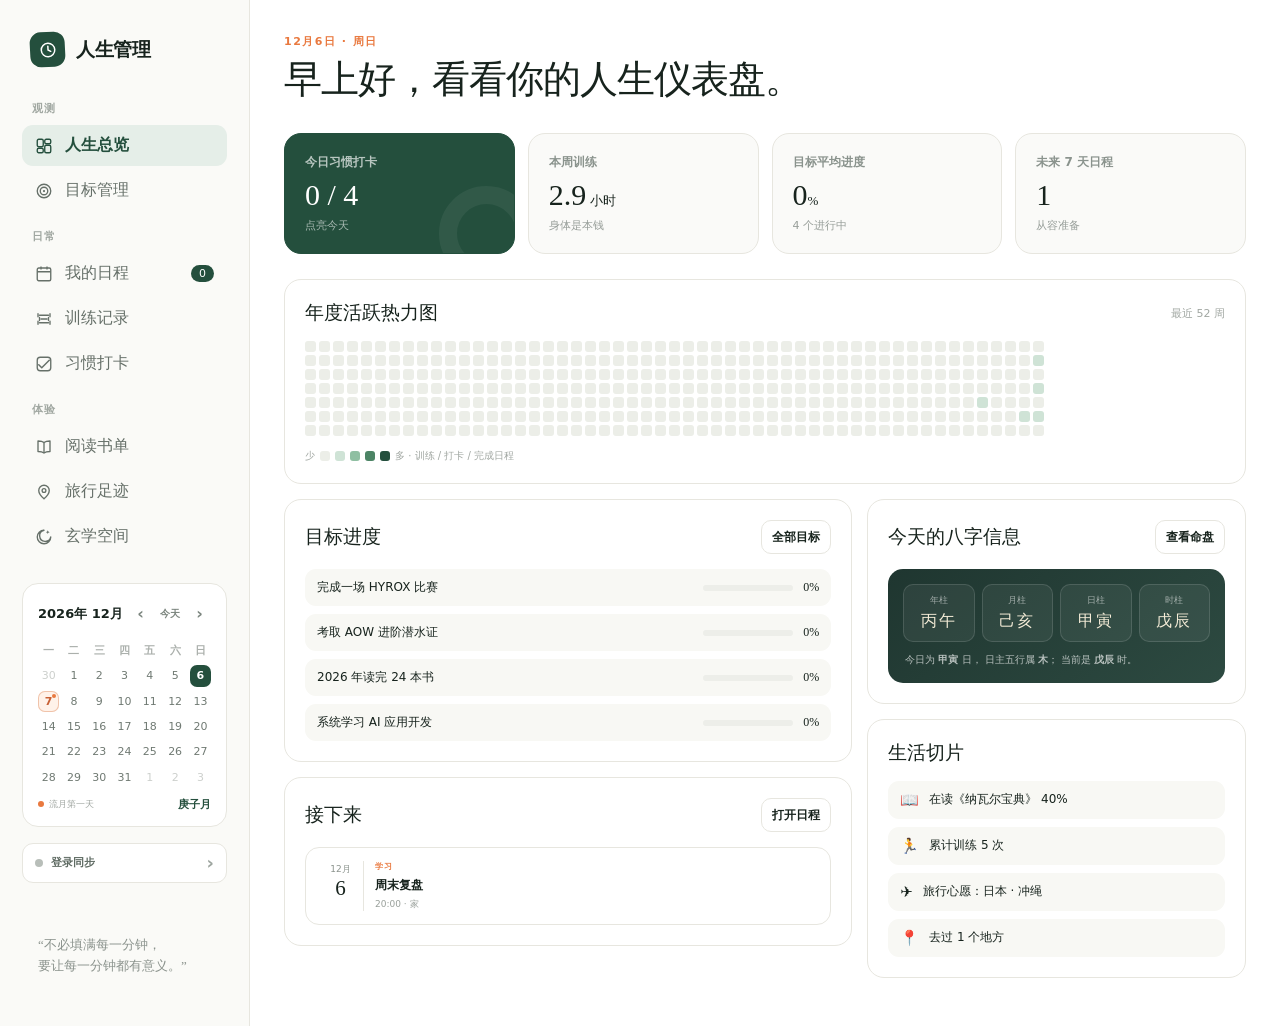
==== index.html @ 66d86ed4 "Personalize mystic space with life event timeline Co-authored-by: Echo-CodePulse <wjy11260105@users." ====
<!doctype html>
<html lang="zh-CN">
<head>
  <meta charset="UTF-8">
  <meta name="viewport" content="width=device-width, initial-scale=1.0">
  <meta name="theme-color" content="#f4f3ef">
  <title>人生管理 · 观测并经营自己的每一天</title>
  <link rel="stylesheet" href="assets/app.css">
</head>
<body>
  <div class="app">
    <aside class="sidebar" id="sidebar">
      <div class="brand">
        <span class="brand-mark" aria-hidden="true">
          <svg width="18" height="18" viewBox="0 0 24 24" fill="none"><circle cx="12" cy="12" r="9" stroke="currentColor" stroke-width="2"/><path d="M12 7v5l3.5 2" stroke="currentColor" stroke-width="2" stroke-linecap="round"/></svg>
        </span>
        人生管理
      </div>
      <p class="nav-label">观测</p>
      <nav class="nav" aria-label="主导航">
        <button class="nav-item" data-nav="dashboard">
          <svg viewBox="0 0 24 24" fill="none"><rect x="3" y="3" width="8" height="10" rx="2" stroke="currentColor" stroke-width="1.8"/><rect x="13" y="3" width="8" height="6" rx="2" stroke="currentColor" stroke-width="1.8"/><rect x="13" y="11" width="8" height="10" rx="2" stroke="currentColor" stroke-width="1.8"/><rect x="3" y="15" width="8" height="6" rx="2" stroke="currentColor" stroke-width="1.8"/></svg>
          人生总览
        </button>
        <button class="nav-item" data-nav="goals">
          <svg viewBox="0 0 24 24" fill="none"><circle cx="12" cy="12" r="9" stroke="currentColor" stroke-width="1.8"/><circle cx="12" cy="12" r="5" stroke="currentColor" stroke-width="1.8"/><circle cx="12" cy="12" r="1.5" fill="currentColor"/></svg>
          目标管理
        </button>
      </nav>
      <p class="nav-label">日常</p>
      <nav class="nav" aria-label="日常导航">
        <button class="nav-item" data-nav="schedule">
          <svg viewBox="0 0 24 24" fill="none"><rect x="3" y="4" width="18" height="17" rx="2" stroke="currentColor" stroke-width="1.8"/><path d="M8 2v4M16 2v4M3 9h18" stroke="currentColor" stroke-width="1.8"/></svg>
          我的日程 <span class="nav-count" id="navCountSchedule">0</span>
        </button>
        <button class="nav-item" data-nav="training">
          <svg viewBox="0 0 24 24" fill="none"><path d="M6 7h12M4 5v4M20 5v4M8 12h8M6 10v4M18 10v4M6 17h12M4 15v4M20 15v4" stroke="currentColor" stroke-width="1.8" stroke-linecap="round"/></svg>
          训练记录
        </button>
        <button class="nav-item" data-nav="habits">
          <svg viewBox="0 0 24 24" fill="none"><path d="m5 13 4 4L19 7" stroke="currentColor" stroke-width="2" stroke-linecap="round" stroke-linejoin="round"/><rect x="3" y="3" width="18" height="18" rx="4" stroke="currentColor" stroke-width="1.8"/></svg>
          习惯打卡
        </button>
      </nav>
      <p class="nav-label">体验</p>
      <nav class="nav" aria-label="体验导航">
        <button class="nav-item" data-nav="reading">
          <svg viewBox="0 0 24 24" fill="none"><path d="M12 6c-2-1.6-4.5-2-8-2v14c3.5 0 6 .4 8 2 2-1.6 4.5-2 8-2V4c-3.5 0-6 .4-8 2Z" stroke="currentColor" stroke-width="1.8" stroke-linejoin="round"/><path d="M12 6v14" stroke="currentColor" stroke-width="1.8"/></svg>
          阅读书单
        </button>
        <button class="nav-item" data-nav="travel">
          <svg viewBox="0 0 24 24" fill="none"><path d="M12 21s7-6 7-11a7 7 0 1 0-14 0c0 5 7 11 7 11Z" stroke="currentColor" stroke-width="1.8"/><circle cx="12" cy="10" r="2.5" stroke="currentColor" stroke-width="1.8"/></svg>
          旅行足迹
        </button>
        <button class="nav-item" data-nav="mystic">
          <svg viewBox="0 0 24 24" fill="none"><path d="M12 3a7.5 7.5 0 1 0 9 9 9 9 0 1 1-9-9Z" stroke="currentColor" stroke-width="1.8" stroke-linejoin="round"/><path d="M17 3l.7 1.8L19.5 5.5l-1.8.7L17 8l-.7-1.8-1.8-.7 1.8-.7L17 3Z" fill="currentColor"/></svg>
          玄学空间
        </button>
      </nav>
      <div class="mini-calendar">
        <div class="mini-head">
          <span id="miniMonth"></span>
          <div class="mini-month-actions">
            <button type="button" id="miniPrevMonth" aria-label="上一个月">‹</button>
            <button type="button" class="mini-today-btn" id="miniTodayMonth">今天</button>
            <button type="button" id="miniNextMonth" aria-label="下一个月">›</button>
          </div>
        </div>
        <div class="mini-grid" id="miniGrid"></div>
        <div class="mini-flow-footer">
          <span class="mini-flow-legend"><i></i> 流月第一天</span>
          <strong id="miniFlowMonthName"></strong>
        </div>
      </div>
      <button class="sync-button" data-sync-button type="button">
        <span class="sync-dot" data-sync-dot></span>
        <span data-sync-label>登录同步</span>
        <span class="sync-arrow">›</span>
      </button>
      <p class="quote">“不必填满每一分钟，<br>要让每一分钟都有意义。”</p>
    </aside>

    <main class="main">
      <div class="mobile-head">
        <nav class="mobile-tabs" id="mobileTabs" aria-label="移动端导航"></nav>
        <button class="mobile-sync" data-sync-button type="button" aria-label="云同步">
          <span class="sync-dot" data-sync-dot></span>
          <span data-sync-label>登录同步</span>
        </button>
      </div>
      <div id="viewRoot"></div>
    </main>
  </div>

  <div class="modal-backdrop" id="modal" role="dialog" aria-modal="true" aria-labelledby="modalTitle">
    <div class="modal">
      <div class="modal-head">
        <h3 id="modalTitle"></h3>
        <button class="icon-btn" id="closeModal" aria-label="关闭">
          <svg width="17" height="17" viewBox="0 0 24 24" fill="none"><path d="m6 6 12 12M18 6 6 18" stroke="currentColor" stroke-width="2" stroke-linecap="round"/></svg>
        </button>
      </div>
      <form id="modalForm">
        <div class="form-grid" id="modalBody"></div>
        <div class="modal-actions">
          <button type="button" class="ghost-btn delete-btn" id="modalDelete">删除</button>
          <div class="right-actions">
            <button type="button" class="ghost-btn" id="modalCancel">取消</button>
            <button type="submit" class="primary-btn" id="modalSubmit">保存</button>
          </div>
        </div>
      </form>
    </div>
  </div>
  <div class="toast" id="toast" role="status"></div>
  <div class="flow-month-tooltip" id="flowMonthTooltip" role="status"></div>

  <script src="assets/common.js"></script>
  <script src="assets/sync.js"></script>
  <script src="assets/schedule.js"></script>
  <script src="assets/goals.js"></script>
  <script src="assets/training.js"></script>
  <script src="assets/habits.js"></script>
  <script src="assets/life.js"></script>
  <script src="assets/lunar.js"></script>
  <script src="assets/mystic.js"></script>
  <script src="assets/dashboard.js"></script>
  <script>App.init();</script>
</body>
</html>
---- assets/app.css ----
:root {
  --ink: #17231d;
  --muted: #768078;
  --line: #e7e6df;
  --paper: #fff;
  --canvas: #f4f3ef;
  --green: #244f3d;
  --green-light: #e5eee8;
  --orange: #e9793f;
  --radius: 20px;
  --shadow: 0 18px 48px rgba(30, 46, 38, .08);
}

* { box-sizing: border-box; }
html { scroll-behavior: smooth; }
body {
  margin: 0;
  min-height: 100vh;
  color: var(--ink);
  background: var(--canvas);
  font-family: Inter, "PingFang SC", "Microsoft YaHei", system-ui, sans-serif;
  -webkit-font-smoothing: antialiased;
}
button, input, select, textarea { font: inherit; }
button { color: inherit; }
svg { display: block; }

.app {
  display: grid;
  grid-template-columns: 250px minmax(0, 1fr);
  min-height: 100vh;
  max-width: 1600px;
  margin: 0 auto;
  background: var(--paper);
}

/* ---------- 侧边栏 ---------- */
.sidebar {
  display: flex;
  flex-direction: column;
  padding: 32px 22px;
  border-right: 1px solid var(--line);
  background: #fafaf7;
}
.brand {
  display: flex;
  align-items: center;
  gap: 11px;
  margin-bottom: 34px;
  padding: 0 8px;
  font-size: 19px;
  font-weight: 800;
  letter-spacing: -.4px;
}
.brand-mark {
  display: grid;
  place-items: center;
  width: 35px;
  height: 35px;
  color: white;
  background: var(--green);
  border-radius: 11px;
  transform: rotate(-3deg);
}
.nav-label, .section-label {
  margin: 18px 10px 9px;
  color: #a0a7a1;
  font-size: 11px;
  font-weight: 750;
  letter-spacing: 1.4px;
  text-transform: uppercase;
}
.nav-label:first-of-type { margin-top: 0; }
.nav { display: grid; gap: 4px; }
.nav-item {
  display: flex;
  align-items: center;
  gap: 12px;
  width: 100%;
  padding: 10px 13px;
  border: 0;
  border-radius: 11px;
  color: #667069;
  background: transparent;
  cursor: pointer;
  text-align: left;
  transition: .2s ease;
}
.nav-item:hover, .nav-item.active {
  color: var(--green);
  background: var(--green-light);
  font-weight: 700;
}
.nav-item svg { width: 18px; flex: 0 0 18px; }
.nav-count {
  min-width: 23px;
  margin-left: auto;
  padding: 2px 6px;
  border-radius: 10px;
  color: #fff;
  background: var(--green);
  font-size: 11px;
  text-align: center;
}

.mini-calendar {
  margin-top: 26px;
  padding: 18px 15px 14px;
  border: 1px solid var(--line);
  border-radius: 16px;
  background: #fff;
}
.mini-head {
  display: flex;
  align-items: center;
  justify-content: space-between;
  margin-bottom: 15px;
  font-size: 13px;
  font-weight: 750;
}
.mini-month-actions { display: flex; align-items: center; gap: 3px; }
.mini-month-actions button {
  display: grid;
  place-items: center;
  min-width: 23px;
  height: 23px;
  padding: 0 5px;
  border: 0;
  border-radius: 7px;
  color: #7b857e;
  background: transparent;
  font-size: 16px;
  cursor: pointer;
  transition: .15s;
}
.mini-month-actions button:hover { color: var(--green); background: var(--green-light); }
.mini-month-actions .mini-today-btn { font-size: 10px; font-weight: 700; }
.mini-grid {
  display: grid;
  grid-template-columns: repeat(7, 1fr);
  gap: 4px;
  text-align: center;
  font-size: 11px;
}
.mini-grid span, .mini-grid button {
  display: grid;
  place-items: center;
  aspect-ratio: 1;
  padding: 0;
  border: 0;
  border-radius: 7px;
  color: #707a73;
  background: transparent;
  font-size: inherit;
}
.mini-grid button { cursor: pointer; }
.mini-grid button:hover, .mini-grid button:focus-visible { background: #eef2ed; outline: none; }
.mini-grid button.flow-month-start {
  position: relative;
  color: #c76035;
  font-weight: 800;
  background: #fff2e9;
  box-shadow: inset 0 0 0 1px #f0c3aa;
}
.mini-grid button.flow-month-start::after {
  position: absolute;
  top: 3px;
  right: 3px;
  width: 4px;
  height: 4px;
  border-radius: 50%;
  background: var(--orange);
  content: "";
}
.mini-grid .dow { color: #abb0ac; font-weight: 700; }
.mini-grid .muted-day { color: #cdd0cd; }
.mini-grid .today { color: #fff; background: var(--green); font-weight: 800; }
.mini-grid button.today.flow-month-start { color: #fff; background: var(--green); box-shadow: inset 0 0 0 2px #efae85; }
.mini-flow-footer {
  display: flex;
  align-items: center;
  justify-content: space-between;
  margin-top: 9px;
}
.mini-flow-legend {
  display: flex;
  align-items: center;
  gap: 5px;
  color: #a2a8a3;
  font-size: 9px;
}
.mini-flow-legend i {
  width: 6px;
  height: 6px;
  border-radius: 50%;
  background: var(--orange);
}
.mini-flow-footer strong {
  color: var(--green);
  font-family: Georgia, "Songti SC", serif;
  font-size: 11px;
  font-weight: 700;
}

.sync-button {
  display: flex;
  align-items: center;
  gap: 8px;
  width: 100%;
  height: 40px;
  margin-top: 16px;
  padding: 0 12px;
  border: 1px solid var(--line);
  border-radius: 11px;
  color: #5f6b63;
  background: #fff;
  font-size: 11px;
  font-weight: 700;
  cursor: pointer;
  transition: .2s;
}
.sync-button:hover { border-color: #aebbb2; background: var(--green-light); }
.sync-arrow { margin-left: auto; color: #9da59f; font-size: 18px; }
.sync-dot {
  display: inline-block;
  flex: 0 0 8px;
  width: 8px;
  height: 8px;
  border-radius: 50%;
  background: #b8beb9;
}
.sync-dot.online { background: #4b9a6d; box-shadow: 0 0 0 3px rgba(75,154,109,.12); }
.sync-dot.busy { background: #d9a13f; animation: syncPulse 1s infinite; }
.sync-dot.error { background: #c65d56; }
@keyframes syncPulse { 50% { opacity: .35; } }
.quote {
  margin-top: auto;
  padding: 22px 16px 4px;
  color: #8b938d;
  font-family: Georgia, serif;
  font-size: 13px;
  line-height: 1.65;
}

/* ---------- 主区域 ---------- */
.main {
  min-width: 0;
  padding: 34px 34px 48px;
}
.mobile-head { display: none; }
.mobile-tabs { display: none; }
.topbar {
  display: flex;
  align-items: center;
  justify-content: space-between;
  flex-wrap: wrap;
  gap: 14px 20px;
  margin-bottom: 28px;
}
.eyebrow {
  margin: 0 0 5px;
  color: var(--orange);
  font-size: 11px;
  font-weight: 800;
  letter-spacing: 1.5px;
  text-transform: uppercase;
}
h1 {
  margin: 0;
  font-family: Georgia, "Songti SC", serif;
  font-size: clamp(26px, 3vw, 38px);
  font-weight: 500;
  letter-spacing: -1px;
}
h2.block-title {
  margin: 0 0 13px;
  font-size: 17px;
}
.top-actions { display: flex; align-items: center; gap: 10px; }
.icon-btn, .ghost-btn, .primary-btn {
  display: inline-flex;
  align-items: center;
  justify-content: center;
  gap: 8px;
  height: 42px;
  border-radius: 12px;
  cursor: pointer;
  transition: .2s ease;
}
.icon-btn {
  width: 42px;
  border: 1px solid var(--line);
  background: #fff;
}
.icon-btn:hover, .ghost-btn:hover { border-color: #bdc4be; background: #f7f8f6; }
.ghost-btn {
  padding: 0 15px;
  border: 1px solid var(--line);
  background: #fff;
  font-size: 13px;
  font-weight: 700;
}
.ghost-btn.small { height: 34px; padding: 0 10px; border-radius: 10px; font-size: 12px; }
.primary-btn {
  padding: 0 17px;
  border: 0;
  color: #fff;
  background: var(--green);
  box-shadow: 0 8px 20px rgba(36, 79, 61, .2);
  font-size: 13px;
  font-weight: 750;
}
.primary-btn:hover { transform: translateY(-1px); background: #193c2d; }

/* ---------- 统计卡片 ---------- */
.stats {
  display: grid;
  grid-template-columns: repeat(auto-fit, minmax(170px, 1fr));
  gap: 13px;
  margin-bottom: 25px;
}
.stat {
  position: relative;
  min-height: 108px;
  padding: 20px;
  overflow: hidden;
  border: 1px solid var(--line);
  border-radius: 17px;
  background: #fafaf8;
}
.stat.primary { color: #fff; background: var(--green); border-color: var(--green); }
.stat.clickable { cursor: pointer; transition: .2s; }
.stat.clickable:hover { transform: translateY(-2px); box-shadow: 0 10px 24px rgba(30,46,38,.1); }
.stat-label { color: #8a938d; font-size: 12px; font-weight: 650; }
.primary .stat-label { color: rgba(255,255,255,.68); }
.stat-value {
  margin-top: 9px;
  font-family: Georgia, serif;
  font-size: 30px;
  line-height: 1;
}
.stat-value small { font-size: 13px; }
.stat-sub { margin-top: 8px; color: #969d98; font-size: 11px; }
.primary .stat-sub { color: rgba(255,255,255,.6); }
.stat-decoration {
  position: absolute;
  right: -20px;
  bottom: -28px;
  width: 95px;
  height: 95px;
  border: 18px solid rgba(255,255,255,.06);
  border-radius: 50%;
}

/* ---------- 通用面板 / 列表 ---------- */
.panel {
  padding: 20px;
  border: 1px solid var(--line);
  border-radius: 17px;
  background: #fff;
}
.panel + .panel { margin-top: 15px; }
.panel-head {
  display: flex;
  align-items: center;
  justify-content: space-between;
  gap: 12px;
  margin-bottom: 15px;
}
.panel-head h3 { margin: 0; font-family: Georgia, "Songti SC", serif; font-size: 19px; font-weight: 500; }
.panel-head .hint { color: #a1a7a2; font-size: 11px; }
.grid-2 { display: grid; grid-template-columns: 1fr 1fr; gap: 15px; align-items: start; }
.grid-3 { display: grid; grid-template-columns: repeat(3, 1fr); gap: 15px; align-items: start; }
.empty { padding: 28px 12px; color: #9da39e; font-size: 12px; text-align: center; }
.badge {
  display: inline-block;
  padding: 3px 9px;
  border-radius: 20px;
  font-size: 10px;
  font-weight: 750;
  letter-spacing: .4px;
}
.progress { height: 6px; overflow: hidden; border-radius: 4px; background: #edeee9; }
.progress span { display: block; height: 100%; border-radius: inherit; background: var(--green); transition: width .3s; }

/* ---------- 筛选器 ---------- */
.filters {
  display: flex;
  gap: 5px;
  padding: 4px;
  border-radius: 11px;
  background: #f2f3ef;
  overflow-x: auto;
}
.filter {
  flex: 0 0 auto;
  padding: 6px 11px;
  border: 0;
  border-radius: 8px;
  color: #89918b;
  background: transparent;
  font-size: 11px;
  cursor: pointer;
  white-space: nowrap;
}
.filter.active { color: var(--ink); background: #fff; box-shadow: 0 2px 8px rgba(0,0,0,.06); font-weight: 700; }

/* ---------- 日程模块 ---------- */
.calendar-toolbar {
  display: flex;
  align-items: center;
  justify-content: space-between;
  flex-wrap: wrap;
  gap: 14px;
  margin-bottom: 13px;
}
.calendar-title { display: flex; align-items: center; gap: 12px; }
.calendar-title h2 { margin: 0; font-size: 17px; }
.week-nav { display: flex; gap: 5px; }
.week-nav .icon-btn { width: 31px; height: 31px; border-radius: 9px; }
.week {
  display: grid;
  grid-template-columns: repeat(7, minmax(92px, 1fr));
  min-height: 360px;
  border: 1px solid var(--line);
  border-radius: var(--radius);
  overflow-x: auto;
  background: #fff;
}
.day {
  min-width: 92px;
  padding: 13px 7px;
  border-right: 1px solid var(--line);
}
.day:last-child { border-right: 0; }
.day.today { background: linear-gradient(180deg, #f3f7f4, #fff 38%); }
.day-head { margin-bottom: 17px; text-align: center; }
.day-name { color: #a0a7a2; font-size: 10px; font-weight: 750; }
.day-number {
  display: grid;
  place-items: center;
  width: 31px;
  height: 31px;
  margin: 6px auto 0;
  border-radius: 50%;
  font-family: Georgia, serif;
  font-size: 16px;
}
.day.today .day-number { color: white; background: var(--green); }
.day-events { display: grid; gap: 7px; }
.event {
  min-height: 62px;
  padding: 9px 8px;
  border: 0;
  border-left: 3px solid;
  border-radius: 9px;
  text-align: left;
  cursor: pointer;
  transition: .18s ease;
}
.event:hover { transform: translateY(-2px); box-shadow: 0 6px 14px rgba(30,40,34,.09); }
.event.done { opacity: .55; }
.event.done .event-title { text-decoration: line-through; }
.event-time { display: block; margin-bottom: 5px; font-size: 9px; font-weight: 750; opacity: .7; }
.event-title { display: block; font-size: 11px; font-weight: 750; line-height: 1.35; }
.event-location { display: block; margin-top: 5px; font-size: 9px; opacity: .65; white-space: nowrap; overflow: hidden; text-overflow: ellipsis; }
.event.competition { color: #a64d28; background: #fff0e8; border-color: #e9793f; }
.event.sport { color: #285743; background: #e6f2eb; border-color: #4b8b6d; }
.event.work { color: #3d4f81; background: #eaf0ff; border-color: #6a82c5; }
.event.study { color: #72538a; background: #f4ecfa; border-color: #9d73b9; }
.event.life { color: #756226; background: #faf4da; border-color: #c5a64d; }

.upcoming { display: grid; gap: 9px; }
.upcoming-card {
  position: relative;
  display: grid;
  grid-template-columns: 46px 1fr;
  gap: 11px;
  padding: 13px 12px;
  border: 1px solid var(--line);
  border-radius: 14px;
  background: #fff;
}
.date-box {
  padding-top: 2px;
  border-right: 1px solid var(--line);
  color: #8a928c;
  font-size: 9px;
  text-align: center;
}
.date-box strong { display: block; color: var(--ink); font-family: Georgia, serif; font-size: 21px; font-weight: 500; }
.upcoming-info { min-width: 0; }
.upcoming-type { color: var(--orange); font-size: 8px; font-weight: 800; letter-spacing: .8px; }
.upcoming-info h4 { margin: 5px 0 4px; overflow: hidden; font-size: 12px; white-space: nowrap; text-overflow: ellipsis; }
.upcoming-info p { margin: 0; color: #979e99; font-size: 9px; white-space: nowrap; overflow: hidden; text-overflow: ellipsis; }

/* ---------- 目标模块 ---------- */
.goal-card {
  padding: 18px;
  border: 1px solid var(--line);
  border-radius: 16px;
  background: #fff;
  transition: .2s;
}
.goal-card:hover { box-shadow: 0 10px 24px rgba(30,46,38,.08); }
.goal-card.finished { background: #fafaf7; }
.goal-top { display: flex; align-items: flex-start; justify-content: space-between; gap: 10px; }
.goal-top h4 { margin: 0; font-size: 15px; }
.goal-card.finished .goal-top h4 { color: #8a938d; text-decoration: line-through; }
.goal-meta { display: flex; align-items: center; gap: 8px; margin: 9px 0 13px; color: #969d98; font-size: 11px; }
.goal-progress-row { display: flex; align-items: center; gap: 10px; }
.goal-progress-row .progress { flex: 1; }
.goal-progress-row b { font-family: Georgia, serif; font-size: 14px; font-weight: 500; }
.kr-list { display: grid; gap: 7px; margin-top: 13px; }
.kr {
  display: flex;
  align-items: center;
  gap: 9px;
  padding: 8px 10px;
  border-radius: 10px;
  background: #f7f8f5;
  font-size: 12px;
  cursor: pointer;
  border: 0;
  width: 100%;
  text-align: left;
  transition: .15s;
}
.kr:hover { background: #eef1ec; }
.kr-check {
  display: grid;
  place-items: center;
  flex: 0 0 18px;
  width: 18px;
  height: 18px;
  border: 2px solid #c3cac4;
  border-radius: 6px;
  color: transparent;
}
.kr.done .kr-check { color: #fff; background: var(--green); border-color: var(--green); }
.kr.done span { color: #99a09a; text-decoration: line-through; }
.goal-actions { display: flex; gap: 6px; margin-top: 13px; }
.goal-grid { display: grid; grid-template-columns: repeat(auto-fill, minmax(300px, 1fr)); gap: 13px; }

/* ---------- 训练模块 ---------- */
.workout-row {
  display: grid;
  grid-template-columns: 44px 1fr auto;
  align-items: center;
  gap: 13px;
  width: 100%;
  padding: 13px 14px;
  border: 1px solid var(--line);
  border-radius: 14px;
  background: #fff;
  text-align: left;
  cursor: pointer;
  transition: .15s;
}
.workout-row:hover { border-color: #c8cfc9; box-shadow: 0 6px 16px rgba(30,46,38,.06); }
.workout-icon {
  display: grid;
  place-items: center;
  width: 44px;
  height: 44px;
  border-radius: 13px;
  font-size: 19px;
}
.workout-main h4 { margin: 0 0 3px; font-size: 13px; }
.workout-main p { margin: 0; color: #969d98; font-size: 11px; }
.workout-metrics { display: flex; gap: 16px; text-align: right; }
.workout-metrics div small { display: block; color: #a2a8a3; font-size: 9px; }
.workout-metrics div b { font-family: Georgia, serif; font-size: 15px; font-weight: 500; }
.workout-list { display: grid; gap: 9px; }
.chart-box { width: 100%; overflow-x: auto; }
.chart-box svg { width: 100%; min-width: 420px; height: auto; }
.pb-grid { display: grid; grid-template-columns: repeat(auto-fill, minmax(150px, 1fr)); gap: 10px; }
.pb-card {
  padding: 13px 14px;
  border: 1px solid var(--line);
  border-radius: 13px;
  background: #fbfbf8;
}
.pb-card small { color: #97a09a; font-size: 10px; font-weight: 700; }
.pb-card b { display: block; margin-top: 6px; font-family: Georgia, serif; font-size: 18px; font-weight: 500; }
.pb-card span { display: block; margin-top: 3px; color: #a5aba6; font-size: 10px; }

/* ---------- 习惯模块 ---------- */
.habit-row {
  display: grid;
  grid-template-columns: 1fr auto;
  gap: 12px;
  padding: 15px 16px;
  border: 1px solid var(--line);
  border-radius: 15px;
  background: #fff;
}
.habit-title { display: flex; align-items: center; gap: 9px; }
.habit-title h4 { margin: 0; font-size: 14px; }
.habit-title .edit-link { border: 0; background: none; color: #a2a8a3; font-size: 11px; cursor: pointer; }
.habit-title .edit-link:hover { color: var(--green); }
.habit-streak { color: #969d98; font-size: 11px; margin-top: 4px; }
.habit-streak b { color: var(--orange); font-family: Georgia, serif; font-weight: 500; }
.habit-week { display: flex; gap: 5px; align-items: center; }
.habit-day {
  display: grid;
  place-items: center;
  width: 34px;
  height: 40px;
  padding: 0;
  border: 1px solid var(--line);
  border-radius: 10px;
  background: #fbfbf9;
  cursor: pointer;
  font-size: 10px;
  color: #8b938d;
  gap: 2px;
  transition: .15s;
}
.habit-day em { font-style: normal; font-size: 9px; color: #b0b5b0; }
.habit-day.checked { color: #fff; background: var(--green); border-color: var(--green); }
.habit-day.checked em { color: rgba(255,255,255,.7); }
.habit-day.future { opacity: .35; cursor: not-allowed; }
.habit-list { display: grid; gap: 10px; }
.month-grid {
  display: grid;
  grid-template-columns: repeat(7, 1fr);
  gap: 4px;
  font-size: 10px;
  text-align: center;
}
.month-grid .cell {
  display: grid;
  place-items: center;
  aspect-ratio: 1;
  border-radius: 7px;
  background: #f2f3ef;
  color: #99a09b;
}
.month-grid .cell.l1 { background: #cfe3d6; color: #2c5843; }
.month-grid .cell.l2 { background: #8fbfa2; color: #fff; }
.month-grid .cell.l3 { background: var(--green); color: #fff; }
.month-grid .cell.off { background: transparent; }

/* ---------- 阅读 / 旅行 ---------- */
.book-grid { display: grid; grid-template-columns: repeat(auto-fill, minmax(230px, 1fr)); gap: 13px; }
.book-card {
  display: grid;
  gap: 9px;
  padding: 16px;
  border: 1px solid var(--line);
  border-radius: 15px;
  background: #fff;
  cursor: pointer;
  text-align: left;
  transition: .2s;
}
.book-card:hover { transform: translateY(-2px); box-shadow: 0 10px 22px rgba(30,46,38,.08); }
.book-card h4 { margin: 0; font-size: 14px; }
.book-card .author { color: #969d98; font-size: 11px; }
.book-note { color: #79817b; font-size: 11px; line-height: 1.6; white-space: pre-wrap; }
.stars { color: #d9a13f; letter-spacing: 2px; font-size: 12px; }
.trip-card {
  display: grid;
  grid-template-columns: 1fr auto;
  gap: 10px;
  padding: 16px 18px;
  border: 1px solid var(--line);
  border-radius: 15px;
  background: #fff;
  cursor: pointer;
  text-align: left;
  width: 100%;
  transition: .2s;
}
.trip-card:hover { border-color: #c6cdc7; box-shadow: 0 8px 18px rgba(30,46,38,.07); }
.trip-card h4 { margin: 0 0 4px; font-size: 14px; }
.trip-card .trip-sub { color: #969d98; font-size: 11px; }
.trip-card .trip-note { margin-top: 8px; color: #79817b; font-size: 11px; line-height: 1.6; white-space: pre-wrap; }
.trip-list { display: grid; gap: 10px; }

/* ---------- 玄学空间 ---------- */
.mystic-profile {
  display: grid;
  grid-template-columns: auto 1fr auto;
  align-items: center;
  gap: 16px;
  margin-bottom: 15px;
  padding: 20px 22px;
  border-radius: 18px;
  color: #f5eee0;
  background: linear-gradient(140deg, #203a31, #2c4c40);
}
.mystic-profile-mark {
  display: grid;
  place-items: center;
  width: 48px;
  height: 48px;
  border: 1px solid rgba(255,255,255,.25);
  border-radius: 50%;
  font-family: Georgia, "Songti SC", serif;
  font-size: 21px;
}
.mystic-profile-main small { color: rgba(255,255,255,.58); font-size: 9px; letter-spacing: 1px; }
.mystic-profile-main h2 { margin: 5px 0 4px; font-family: Georgia, "Songti SC", serif; font-size: 20px; font-weight: 500; }
.mystic-profile-main p { margin: 0; color: rgba(255,255,255,.66); font-size: 11px; }
.mystic-profile-meta { display: grid; gap: 6px; text-align: right; font-size: 10px; color: rgba(255,255,255,.7); }
.mystic-charts { grid-template-columns: minmax(360px, .8fr) minmax(540px, 1.2fr); }
.bazi-summary {
  display: grid;
  grid-template-columns: 74px 74px 1fr;
  gap: 10px;
  margin-top: 14px;
}
.bazi-summary > div:not(.bazi-wuxing) {
  display: grid;
  place-items: center;
  padding: 10px;
  border-radius: 11px;
  background: #f7f8f5;
}
.bazi-summary > div > span { color: #9aa19b; font-size: 9px; }
.bazi-summary > div > b { margin-top: 3px; font-family: Georgia, serif; font-size: 15px; font-weight: 500; }
.bazi-wuxing { display: grid; gap: 4px; }
.bazi-wuxing .wuxing-row { grid-template-columns: 22px 1fr 18px; gap: 6px; font-size: 9px; }
.bazi-wuxing .wuxing-row .progress { height: 5px; }
.mystic-calc-note {
  margin: 13px 0 0;
  padding: 10px 12px;
  border-radius: 10px;
  color: #7b857e;
  background: #faf8f2;
  font-size: 10px;
  line-height: 1.6;
}
.mystic-timeline-panel { margin-top: 15px; }
.mystic-timeline-panel .panel-head > div { display: grid; gap: 4px; }
.life-timeline { display: grid; gap: 9px; }
.life-event {
  display: grid;
  grid-template-columns: 62px 1fr auto;
  align-items: center;
  gap: 14px;
  width: 100%;
  padding: 13px 15px;
  border: 1px solid var(--line);
  border-radius: 14px;
  background: #fff;
  text-align: left;
  cursor: pointer;
  transition: .15s;
}
.life-event:hover { border-color: #afbeb5; box-shadow: 0 7px 17px rgba(30,46,38,.06); }
.life-event-date {
  display: grid;
  place-items: center;
  padding-right: 13px;
  border-right: 1px solid var(--line);
}
.life-event-date b { font-family: Georgia, serif; font-size: 17px; font-weight: 500; }
.life-event-date small { margin-top: 3px; color: #979e99; font-size: 9px; }
.life-event-body { min-width: 0; }
.life-event-body .badge { margin-right: 8px; color: #4d745f; background: var(--green-light); }
.life-event-body strong { font-size: 13px; }
.life-event-body p { margin: 7px 0 0; color: #7f8982; font-size: 11px; line-height: 1.55; white-space: pre-wrap; }
.life-event-edit { color: #a1a8a2; font-size: 10px; }

.pillar-table { display: grid; grid-template-columns: repeat(4, 1fr); gap: 10px; text-align: center; }
.pillar {
  padding: 15px 8px;
  border: 1px solid var(--line);
  border-radius: 13px;
  background: #fbfaf6;
}
.pillar small { display: block; color: #97a09a; font-size: 10px; font-weight: 700; }
.pillar .gz { margin-top: 8px; font-family: Georgia, "Songti SC", serif; font-size: 26px; line-height: 1.4; }
.pillar .hs { margin-top: 5px; color: #8b938d; font-size: 10px; }
.wuxing-bars { display: grid; gap: 8px; margin-top: 6px; }
.wuxing-row { display: grid; grid-template-columns: 34px 1fr 26px; align-items: center; gap: 10px; font-size: 12px; }
.wuxing-row .progress { height: 9px; }
.wx-wood span { background: #4b8b5d; }
.wx-fire span { background: #cf5b43; }
.wx-earth span { background: #b98a3c; }
.wx-metal span { background: #98a0a8; }
.wx-water span { background: #3f6d9e; }

.ziwei-grid {
  display: grid;
  grid-template-columns: repeat(4, 1fr);
  grid-template-rows: repeat(4, minmax(96px, auto));
  gap: 6px;
}
.zw-palace {
  padding: 9px 10px;
  border: 1px solid var(--line);
  border-radius: 11px;
  background: #fff;
  font-size: 10px;
}
.zw-palace .zw-branch { color: #a2a8a3; font-size: 9px; }
.zw-palace .zw-name { margin-top: 3px; font-weight: 800; font-size: 11px; }
.zw-palace.zw-ming { background: var(--green-light); border-color: #9dbcab; }
.zw-palace.zw-ming .zw-name { color: var(--green); }
.zw-palace .zw-stars { margin-top: 6px; line-height: 1.7; color: #5c665f; }
.zw-palace .zw-stars b { color: #7d572c; font-weight: 750; }
.zw-center {
  grid-column: 2 / 4;
  grid-row: 2 / 4;
  display: flex;
  flex-direction: column;
  align-items: center;
  justify-content: center;
  gap: 7px;
  border-radius: 13px;
  background: #f8f7f2;
  border: 1px dashed #d8d6ca;
  text-align: center;
  font-size: 11px;
  color: #79817b;
  padding: 14px;
}
.zw-center h4 { margin: 0; font-family: Georgia, "Songti SC", serif; font-size: 18px; font-weight: 500; color: var(--ink); }
.disclaimer { margin-top: 14px; color: #a8aea9; font-size: 10px; text-align: center; }
.birth-form { display: flex; flex-wrap: wrap; gap: 10px; align-items: end; }
.birth-form .field { min-width: 130px; }

/* ---------- 总览仪表盘 ---------- */
.heatmap-wrap { overflow-x: auto; padding-bottom: 4px; }
.heatmap {
  display: grid;
  grid-auto-flow: column;
  grid-template-rows: repeat(7, 11px);
  gap: 3px;
  width: max-content;
}
.heatmap i {
  width: 11px;
  height: 11px;
  border-radius: 3px;
  background: #eceee8;
}
.heatmap i.l1 { background: #cfe3d6; }
.heatmap i.l2 { background: #8fbfa2; }
.heatmap i.l3 { background: #4c8465; }
.heatmap i.l4 { background: var(--green); }
.heatmap-legend { display: flex; align-items: center; gap: 5px; margin-top: 9px; color: #a1a7a2; font-size: 10px; }
.heatmap-legend i { width: 10px; height: 10px; border-radius: 3px; background: #eceee8; display: inline-block; }
.overview-list { display: grid; gap: 8px; }
.overview-item {
  display: flex;
  align-items: center;
  gap: 10px;
  padding: 10px 12px;
  border-radius: 11px;
  background: #f8f8f4;
  font-size: 12px;
}
.overview-item .oi-icon { font-size: 15px; }
.overview-item .oi-main { flex: 1; min-width: 0; overflow: hidden; white-space: nowrap; text-overflow: ellipsis; }
.overview-item .oi-sub { color: #9aa19b; font-size: 10px; }
.dash-cols { display: grid; grid-template-columns: 1.5fr 1fr; gap: 15px; align-items: start; }
.today-bazi {
  padding: 15px;
  border-radius: 15px;
  color: #f4ecd7;
  background: linear-gradient(140deg, #1f3630, #2d4a41);
}
.today-bazi-grid {
  display: grid;
  grid-template-columns: repeat(4, 1fr);
  gap: 7px;
}
.today-bazi-pillar {
  padding: 9px 5px;
  border: 1px solid rgba(255,255,255,.13);
  border-radius: 10px;
  background: rgba(255,255,255,.06);
  text-align: center;
}
.today-bazi-pillar small {
  display: block;
  color: rgba(255,255,255,.55);
  font-size: 9px;
}
.today-bazi-pillar b {
  display: block;
  margin-top: 4px;
  font-family: Georgia, "Songti SC", serif;
  font-size: 16px;
  font-weight: 500;
  letter-spacing: 2px;
}
.today-bazi-note {
  margin: 10px 2px 0;
  color: rgba(255,255,255,.68);
  font-size: 10px;
  line-height: 1.55;
}

/* ---------- 弹窗与提示 ---------- */
.modal-backdrop {
  position: fixed;
  inset: 0;
  z-index: 20;
  display: grid;
  place-items: center;
  padding: 20px;
  background: rgba(18, 29, 23, .45);
  backdrop-filter: blur(5px);
  opacity: 0;
  visibility: hidden;
  transition: .2s ease;
}
.modal-backdrop.open { opacity: 1; visibility: visible; }
.modal {
  width: min(520px, 100%);
  max-height: 90vh;
  padding: 27px;
  overflow-y: auto;
  border-radius: 22px;
  background: #fff;
  box-shadow: var(--shadow);
  transform: translateY(12px);
  transition: .2s ease;
}
.modal.wide { width: min(680px, 100%); }
.open .modal { transform: none; }
.modal-head { display: flex; align-items: center; justify-content: space-between; margin-bottom: 23px; }
.modal-head h3 { margin: 0; font-family: Georgia, "Songti SC", serif; font-size: 24px; font-weight: 500; }
.form-grid { display: grid; grid-template-columns: 1fr 1fr; gap: 15px; }
.field { display: grid; gap: 7px; }
.field.full { grid-column: 1 / -1; }
.field label { color: #69736c; font-size: 11px; font-weight: 750; }
.field input, .field select, .field textarea {
  width: 100%;
  border: 1px solid var(--line);
  border-radius: 10px;
  outline: none;
  background: #fbfbf9;
  transition: .2s;
}
.field input, .field select { height: 42px; padding: 0 12px; }
.field textarea { min-height: 76px; padding: 11px 12px; resize: vertical; }
.field input:focus, .field select:focus, .field textarea:focus { border-color: #739181; box-shadow: 0 0 0 3px #edf3ef; background: #fff; }
.modal-actions { display: flex; justify-content: space-between; gap: 10px; margin-top: 22px; }
.delete-btn { display: none; color: #b44c42; border-color: #efd5d2; }
.delete-btn.show { display: inline-flex; }
.right-actions { display: flex; gap: 9px; margin-left: auto; }
.toast {
  position: fixed;
  right: 24px;
  bottom: 24px;
  z-index: 30;
  padding: 12px 17px;
  border-radius: 11px;
  color: #fff;
  background: #1f362b;
  box-shadow: var(--shadow);
  font-size: 12px;
  transform: translateY(20px);
  opacity: 0;
  pointer-events: none;
  transition: .25s;
}
.toast.show { transform: none; opacity: 1; }
.flow-month-tooltip {
  position: fixed;
  z-index: 35;
  padding: 8px 11px;
  border-radius: 9px;
  color: #fff;
  background: #1f362b;
  box-shadow: 0 8px 20px rgba(30,46,38,.18);
  font-family: Georgia, "Songti SC", serif;
  font-size: 12px;
  white-space: nowrap;
  opacity: 0;
  visibility: hidden;
  pointer-events: none;
  transform: translateY(4px);
  transition: .15s;
}
.flow-month-tooltip.show {
  opacity: 1;
  visibility: visible;
  transform: none;
}

/* ---------- 云同步 ---------- */
.sync-intro {
  display: flex;
  grid-template-columns: none;
  flex-direction: row;
  align-items: center;
  gap: 13px;
  padding: 14px;
  border-radius: 13px;
  background: var(--green-light);
}
.sync-cloud-icon { font-size: 28px; }
.sync-intro b { font-size: 13px; }
.sync-intro p, .sync-account-card p {
  margin: 4px 0 0;
  color: #768078;
  font-size: 10px;
  line-height: 1.5;
}
.sync-help { margin: 0; color: #9da49e; font-size: 10px; line-height: 1.6; text-align: center; }
.sync-account-card {
  display: flex;
  grid-template-columns: none;
  flex-direction: row;
  align-items: center;
  gap: 12px;
  padding: 15px;
  border: 1px solid var(--line);
  border-radius: 14px;
  background: #fafaf7;
}
.sync-avatar {
  display: grid;
  place-items: center;
  width: 42px;
  height: 42px;
  border-radius: 50%;
  color: #fff;
  background: var(--green);
  font-family: Georgia, serif;
  font-size: 18px;
}
.sync-connected {
  margin-left: auto;
  padding: 4px 9px;
  border-radius: 20px;
  color: #397353;
  background: #dcece2;
  font-size: 10px;
  font-weight: 700;
}
.sync-detail {
  display: flex;
  justify-content: space-between;
  gap: 20px;
  padding: 9px 0;
  border-bottom: 1px solid var(--line);
  font-size: 11px;
}
.sync-detail span { color: #969d98; }
.sync-detail b { text-align: right; font-weight: 600; }
.sync-signout { color: #a74e47; border-color: #ecd6d3; }

/* ---------- 响应式 ---------- */
@media (max-width: 1100px) {
  .dash-cols, .grid-2, .grid-3 { grid-template-columns: 1fr; }
}
@media (max-width: 860px) {
  .app { display: block; }
  .sidebar { display: none; }
  .main { padding: 16px 16px 40px; }
  .mobile-head {
    position: sticky;
    top: 0;
    z-index: 10;
    display: flex;
    align-items: center;
    gap: 8px;
    margin: -16px -16px 18px;
    padding: 10px 12px;
    background: rgba(255,255,255,.94);
    border-bottom: 1px solid var(--line);
    backdrop-filter: blur(10px);
  }
  .mobile-tabs {
    display: flex;
    flex: 1;
    gap: 4px;
    overflow-x: auto;
  }
  .mobile-tabs button {
    flex: 0 0 auto;
    padding: 8px 13px;
    border: 1px solid var(--line);
    border-radius: 20px;
    background: #fff;
    color: #667069;
    font-size: 12px;
    cursor: pointer;
  }
  .mobile-tabs button.active { color: #fff; background: var(--green); border-color: var(--green); font-weight: 700; }
  .mobile-sync {
    display: inline-flex;
    align-items: center;
    gap: 6px;
    flex: 0 0 auto;
    height: 34px;
    padding: 0 10px;
    border: 1px solid #b8c9bf;
    border-radius: 18px;
    color: var(--green);
    background: var(--green-light);
    font-size: 10px;
    font-weight: 700;
    cursor: pointer;
  }
  .week { grid-template-columns: repeat(7, minmax(106px, 1fr)); }
  .pillar-table { grid-template-columns: repeat(2, 1fr); }
  .ziwei-grid { grid-template-columns: repeat(2, 1fr); grid-template-rows: none; }
  .zw-center { grid-column: 1 / -1; grid-row: auto; order: 99; }
}
@media (max-width: 560px) {
  .topbar { align-items: flex-start; }
  .primary-btn span.btn-text { display: none; }
  .stats { gap: 9px; }
  .stat { min-height: 96px; padding: 15px; }
  .form-grid { grid-template-columns: 1fr; }
  .field.full { grid-column: auto; }
  .modal { padding: 22px 18px; }
  .workout-metrics { display: none; }
  .habit-row { grid-template-columns: 1fr; }
  .mystic-profile { grid-template-columns: auto 1fr; padding: 16px; }
  .mystic-profile-meta { grid-column: 1 / -1; text-align: left; }
  .pillar-table { grid-template-columns: repeat(2, 1fr); }
  .bazi-summary { grid-template-columns: 1fr 1fr; }
  .bazi-wuxing { grid-column: 1 / -1; }
  .life-event { grid-template-columns: 52px 1fr; gap: 10px; }
  .life-event-edit { display: none; }
}
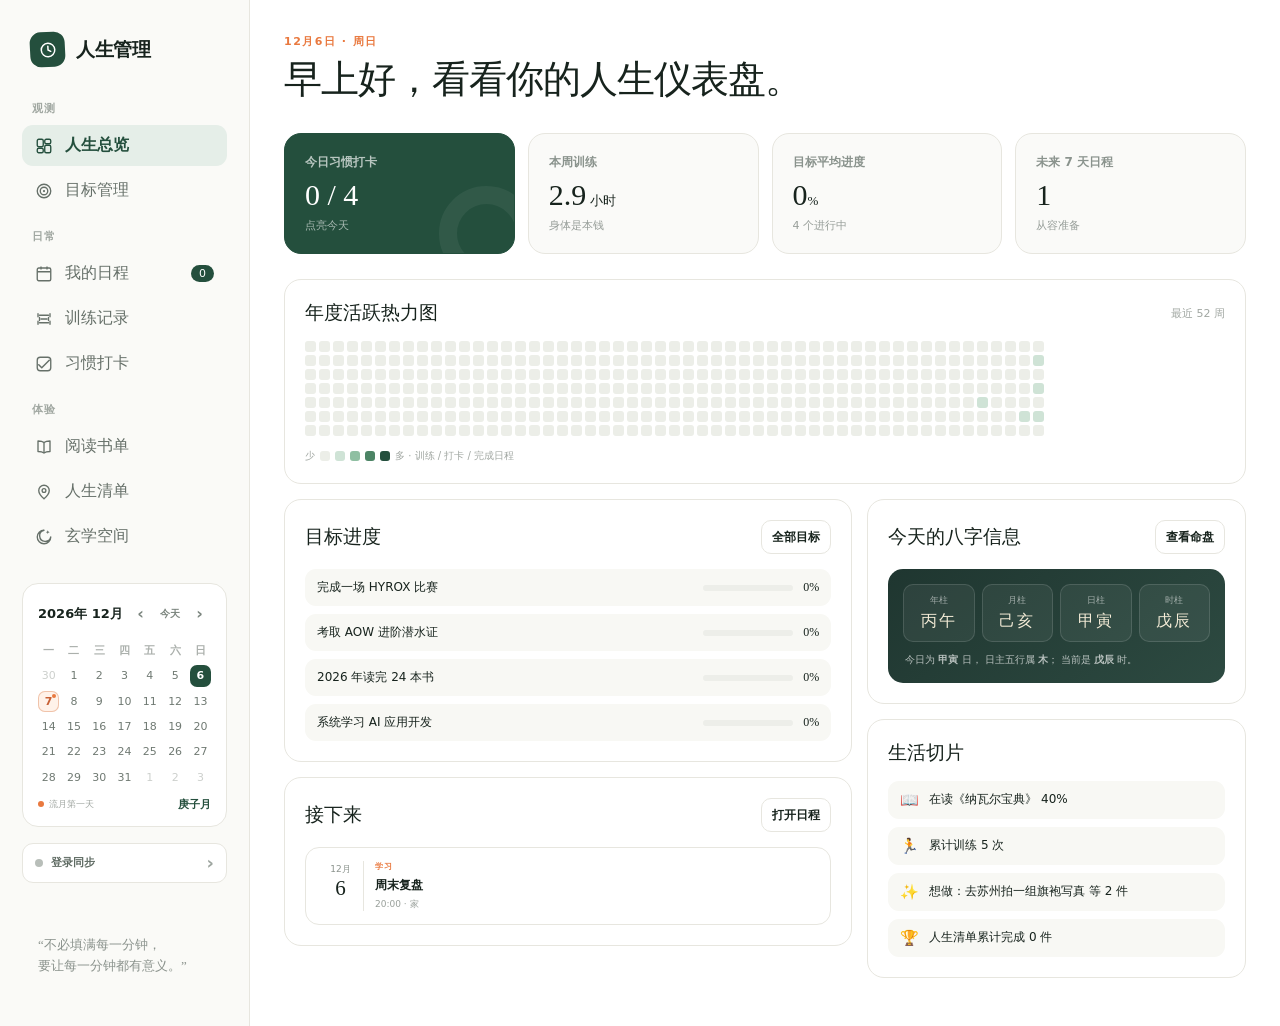
==== commit c2f1734f: "Generalize travel tracker into life list Co-authored-by: Echo-CodePulse <wjy11260105@users.noreply.g" ====
--- a/index.html
+++ b/index.html
@@ -50,7 +50,7 @@
         </button>
         <button class="nav-item" data-nav="travel">
           <svg viewBox="0 0 24 24" fill="none"><path d="M12 21s7-6 7-11a7 7 0 1 0-14 0c0 5 7 11 7 11Z" stroke="currentColor" stroke-width="1.8"/><circle cx="12" cy="10" r="2.5" stroke="currentColor" stroke-width="1.8"/></svg>
-          旅行足迹
+          人生清单
         </button>
         <button class="nav-item" data-nav="mystic">
           <svg viewBox="0 0 24 24" fill="none"><path d="M12 3a7.5 7.5 0 1 0 9 9 9 9 0 1 1-9-9Z" stroke="currentColor" stroke-width="1.8" stroke-linejoin="round"/><path d="M17 3l.7 1.8L19.5 5.5l-1.8.7L17 8l-.7-1.8-1.8-.7 1.8-.7L17 3Z" fill="currentColor"/></svg>
--- a/assets/app.css
+++ b/assets/app.css
@@ -660,24 +660,54 @@
 .book-card .author { color: #969d98; font-size: 11px; }
 .book-note { color: #79817b; font-size: 11px; line-height: 1.6; white-space: pre-wrap; }
 .stars { color: #d9a13f; letter-spacing: 2px; font-size: 12px; }
-.trip-card {
-  display: grid;
-  grid-template-columns: 1fr auto;
+.life-list-grid {
+  display: grid;
+  grid-template-columns: repeat(auto-fill, minmax(280px, 1fr));
+  gap: 13px;
+}
+.life-list-card {
+  display: flex;
+  flex-direction: column;
+  align-items: stretch;
   gap: 10px;
-  padding: 16px 18px;
-  border: 1px solid var(--line);
-  border-radius: 15px;
+  min-height: 190px;
+  padding: 17px;
+  border: 1px solid var(--line);
+  border-radius: 16px;
   background: #fff;
   cursor: pointer;
   text-align: left;
-  width: 100%;
   transition: .2s;
 }
-.trip-card:hover { border-color: #c6cdc7; box-shadow: 0 8px 18px rgba(30,46,38,.07); }
-.trip-card h4 { margin: 0 0 4px; font-size: 14px; }
-.trip-card .trip-sub { color: #969d98; font-size: 11px; }
-.trip-card .trip-note { margin-top: 8px; color: #79817b; font-size: 11px; line-height: 1.6; white-space: pre-wrap; }
-.trip-list { display: grid; gap: 10px; }
+.life-list-card:hover { transform: translateY(-2px); border-color: #b8c4bc; box-shadow: 0 10px 24px rgba(30,46,38,.08); }
+.life-list-top { display: flex; align-items: center; justify-content: space-between; gap: 8px; }
+.life-list-category { color: #68736b; font-size: 10px; font-weight: 700; }
+.life-list-card > strong { font-size: 14px; line-height: 1.45; }
+.life-list-card > p { margin: 0; color: #7e8881; font-size: 11px; line-height: 1.6; }
+.life-list-meta { display: flex; flex-wrap: wrap; gap: 7px 12px; color: #9aa19b; font-size: 9px; }
+.life-next-action {
+  display: grid;
+  gap: 4px;
+  margin-top: auto;
+  padding: 9px 10px;
+  border-radius: 10px;
+  color: #3b5e4b;
+  background: var(--green-light);
+  font-size: 11px;
+}
+.life-next-action small { color: #7c9988; font-size: 8px; font-weight: 800; letter-spacing: .8px; }
+.life-check-progress { display: flex; align-items: center; gap: 8px; }
+.life-check-progress .progress { flex: 1; }
+.life-check-progress small { color: #929a94; font-size: 9px; }
+.life-result {
+  margin-top: auto;
+  padding-top: 9px;
+  border-top: 1px solid var(--line);
+  color: #717c74;
+  font-size: 10px;
+  line-height: 1.6;
+  white-space: pre-wrap;
+}
 
 /* ---------- 玄学空间 ---------- */
 .mystic-profile {
@@ -738,7 +768,7 @@
 .life-timeline { display: grid; gap: 9px; }
 .life-event {
   display: grid;
-  grid-template-columns: 62px 1fr auto;
+  grid-template-columns: 90px 1fr auto;
   align-items: center;
   gap: 14px;
   width: 100%;
@@ -759,6 +789,7 @@
 }
 .life-event-date b { font-family: Georgia, serif; font-size: 17px; font-weight: 500; }
 .life-event-date small { margin-top: 3px; color: #979e99; font-size: 9px; }
+.life-event-date em { margin-top: 3px; color: #b2b7b3; font-size: 8px; font-style: normal; white-space: nowrap; }
 .life-event-body { min-width: 0; }
 .life-event-body .badge { margin-right: 8px; color: #4d745f; background: var(--green-light); }
 .life-event-body strong { font-size: 13px; }
@@ -1122,6 +1153,6 @@
   .pillar-table { grid-template-columns: repeat(2, 1fr); }
   .bazi-summary { grid-template-columns: 1fr 1fr; }
   .bazi-wuxing { grid-column: 1 / -1; }
-  .life-event { grid-template-columns: 52px 1fr; gap: 10px; }
+  .life-event { grid-template-columns: 76px 1fr; gap: 10px; }
   .life-event-edit { display: none; }
 }
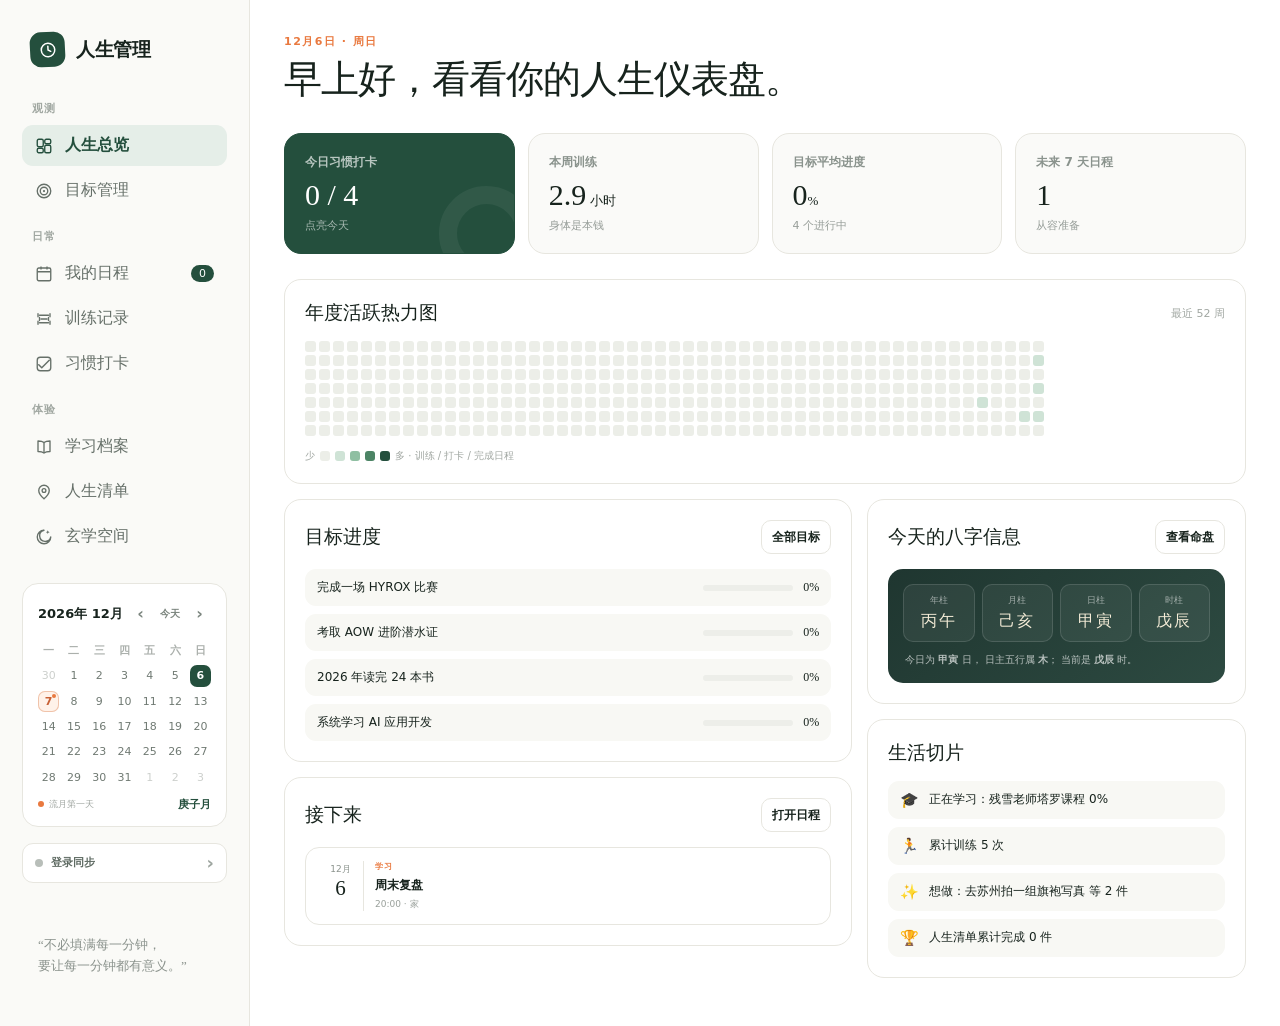
==== commit fd001ca8: "Generalize reading into a learning archive Co-authored-by: Echo-CodePulse <wjy11260105@users.noreply" ====
--- a/index.html
+++ b/index.html
@@ -46,7 +46,7 @@
       <nav class="nav" aria-label="体验导航">
         <button class="nav-item" data-nav="reading">
           <svg viewBox="0 0 24 24" fill="none"><path d="M12 6c-2-1.6-4.5-2-8-2v14c3.5 0 6 .4 8 2 2-1.6 4.5-2 8-2V4c-3.5 0-6 .4-8 2Z" stroke="currentColor" stroke-width="1.8" stroke-linejoin="round"/><path d="M12 6v14" stroke="currentColor" stroke-width="1.8"/></svg>
-          阅读书单
+          学习档案
         </button>
         <button class="nav-item" data-nav="travel">
           <svg viewBox="0 0 24 24" fill="none"><path d="M12 21s7-6 7-11a7 7 0 1 0-14 0c0 5 7 11 7 11Z" stroke="currentColor" stroke-width="1.8"/><circle cx="12" cy="10" r="2.5" stroke="currentColor" stroke-width="1.8"/></svg>
--- a/assets/app.css
+++ b/assets/app.css
@@ -642,24 +642,80 @@
 .month-grid .cell.l3 { background: var(--green); color: #fff; }
 .month-grid .cell.off { background: transparent; }
 
-/* ---------- 阅读 / 旅行 ---------- */
-.book-grid { display: grid; grid-template-columns: repeat(auto-fill, minmax(230px, 1fr)); gap: 13px; }
-.book-card {
-  display: grid;
+/* ---------- 学习档案 / 人生清单 ---------- */
+.learning-grid {
+  display: grid;
+  grid-template-columns: repeat(auto-fill, minmax(270px, 1fr));
+  gap: 13px;
+}
+.learning-card {
+  display: flex;
+  flex-direction: column;
+  align-items: stretch;
   gap: 9px;
-  padding: 16px;
-  border: 1px solid var(--line);
-  border-radius: 15px;
+  min-height: 178px;
+  padding: 17px;
+  border: 1px solid var(--line);
+  border-radius: 16px;
   background: #fff;
   cursor: pointer;
   text-align: left;
   transition: .2s;
 }
-.book-card:hover { transform: translateY(-2px); box-shadow: 0 10px 22px rgba(30,46,38,.08); }
-.book-card h4 { margin: 0; font-size: 14px; }
-.book-card .author { color: #969d98; font-size: 11px; }
-.book-note { color: #79817b; font-size: 11px; line-height: 1.6; white-space: pre-wrap; }
-.stars { color: #d9a13f; letter-spacing: 2px; font-size: 12px; }
+.learning-card:hover { transform: translateY(-2px); border-color: #b8c4bc; box-shadow: 0 10px 22px rgba(30,46,38,.08); }
+.learning-card-top { display: flex; justify-content: space-between; gap: 8px; color: #7c867f; font-size: 9px; }
+.learning-card > strong { margin-top: 3px; font-size: 14px; line-height: 1.4; }
+.learning-mentor { color: #969d98; font-size: 10px; }
+.learning-card > p { margin: 0; color: #778179; font-size: 11px; line-height: 1.55; }
+.learning-card-bottom { display: grid; grid-template-columns: 1fr auto auto; align-items: center; gap: 8px; margin-top: auto; }
+.learning-card-bottom b { font-family: Georgia, serif; font-size: 11px; font-weight: 500; }
+.learning-card-bottom small { color: #9ba29c; font-size: 9px; }
+.learning-back {
+  margin: 0 0 10px;
+  padding: 0;
+  border: 0;
+  color: #758078;
+  background: none;
+  font-size: 11px;
+  cursor: pointer;
+}
+.learning-back:hover { color: var(--green); }
+.learning-detail-sub { margin: 7px 0 0; color: #8d958f; font-size: 11px; }
+.learning-goal {
+  margin-bottom: 22px;
+  padding: 15px 17px;
+  border-radius: 14px;
+  color: #385a49;
+  background: var(--green-light);
+}
+.learning-goal small { color: #799184; font-size: 9px; font-weight: 800; letter-spacing: .8px; }
+.learning-goal p { margin: 5px 0 0; font-size: 12px; line-height: 1.6; }
+.learning-docs { display: grid; gap: 10px; }
+.learning-doc {
+  display: grid;
+  gap: 7px;
+  width: 100%;
+  padding: 16px 18px;
+  border: 1px solid var(--line);
+  border-radius: 15px;
+  background: #fff;
+  cursor: pointer;
+  text-align: left;
+  transition: .15s;
+}
+.learning-doc:hover { border-color: #b8c4bc; box-shadow: 0 7px 18px rgba(30,46,38,.06); }
+.learning-doc-date { color: #9ba29d; font-size: 9px; }
+.learning-doc > strong { font-size: 14px; }
+.learning-doc > p { margin: 0; color: #727d75; font-size: 11px; line-height: 1.65; white-space: pre-wrap; }
+.learning-doc-tags { display: flex; flex-wrap: wrap; gap: 5px; }
+.learning-doc-tags i {
+  padding: 3px 8px;
+  border-radius: 12px;
+  color: #50705e;
+  background: var(--green-light);
+  font-size: 8px;
+  font-style: normal;
+}
 .life-list-grid {
   display: grid;
   grid-template-columns: repeat(auto-fill, minmax(280px, 1fr));
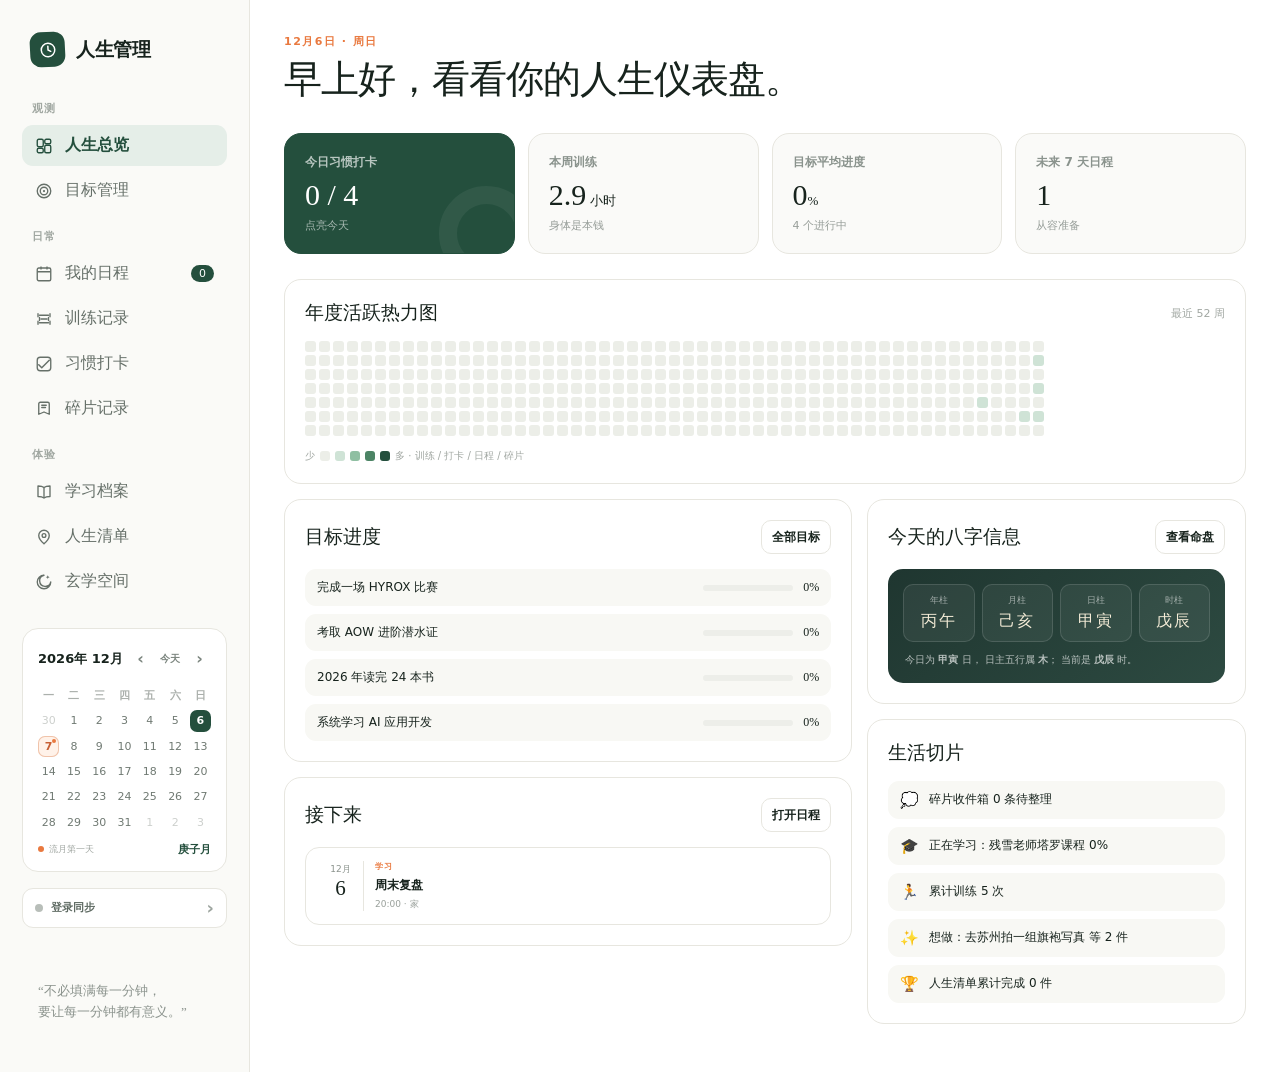
==== commit baea3094: "Add fragment capture and organization module Co-authored-by: Echo-CodePulse <wjy11260105@users.norep" ====
--- a/index.html
+++ b/index.html
@@ -40,6 +40,10 @@
         <button class="nav-item" data-nav="habits">
           <svg viewBox="0 0 24 24" fill="none"><path d="m5 13 4 4L19 7" stroke="currentColor" stroke-width="2" stroke-linecap="round" stroke-linejoin="round"/><rect x="3" y="3" width="18" height="18" rx="4" stroke="currentColor" stroke-width="1.8"/></svg>
           习惯打卡
+        </button>
+        <button class="nav-item" data-nav="fragments">
+          <svg viewBox="0 0 24 24" fill="none"><path d="M7 3h10a2 2 0 0 1 2 2v14l-7-3-7 3V5a2 2 0 0 1 2-2Z" stroke="currentColor" stroke-width="1.8" stroke-linejoin="round"/><path d="M9 7h6M9 10h5" stroke="currentColor" stroke-width="1.8" stroke-linecap="round"/></svg>
+          碎片记录
         </button>
       </nav>
       <p class="nav-label">体验</p>
@@ -121,6 +125,7 @@
   <script src="assets/goals.js"></script>
   <script src="assets/training.js"></script>
   <script src="assets/habits.js"></script>
+  <script src="assets/fragments.js"></script>
   <script src="assets/life.js"></script>
   <script src="assets/lunar.js"></script>
   <script src="assets/mystic.js"></script>
--- a/assets/app.css
+++ b/assets/app.css
@@ -641,6 +641,86 @@
 .month-grid .cell.l2 { background: #8fbfa2; color: #fff; }
 .month-grid .cell.l3 { background: var(--green); color: #fff; }
 .month-grid .cell.off { background: transparent; }
+
+/* ---------- 碎片记录 ---------- */
+.fragment-composer {
+  margin-bottom: 18px;
+  padding: 16px;
+  border: 1px solid #dce4dd;
+  border-radius: 17px;
+  background: #fbfcfa;
+}
+.fragment-composer > textarea {
+  width: 100%;
+  min-height: 125px;
+  padding: 13px 14px;
+  border: 0;
+  border-radius: 12px;
+  outline: none;
+  color: var(--ink);
+  background: #fff;
+  box-shadow: inset 0 0 0 1px var(--line);
+  font: 12px/1.75 Inter, "PingFang SC", "Microsoft YaHei", system-ui, sans-serif;
+  resize: vertical;
+}
+.fragment-composer > textarea:focus { box-shadow: inset 0 0 0 1px #769080, 0 0 0 3px #edf3ef; }
+.fragment-composer-tools {
+  display: grid;
+  grid-template-columns: 110px minmax(120px, .8fr) minmax(160px, 1.3fr) auto auto;
+  align-items: center;
+  gap: 8px;
+  margin-top: 10px;
+}
+.fragment-composer-tools select, .fragment-composer-tools input, .fragment-toolbar input {
+  width: 100%;
+  height: 36px;
+  padding: 0 10px;
+  border: 1px solid var(--line);
+  border-radius: 9px;
+  outline: none;
+  color: #657068;
+  background: #fff;
+  font-size: 10px;
+}
+.fragment-composer-tools > span { color: #a1a8a2; font-size: 8px; white-space: nowrap; }
+.fragment-composer-tools .primary-btn { height: 36px; white-space: nowrap; }
+.fragment-stats .stat { min-height: 95px; }
+.fragment-toolbar {
+  display: flex;
+  align-items: center;
+  justify-content: space-between;
+  gap: 12px;
+  margin-bottom: 13px;
+}
+.fragment-toolbar > input { width: min(260px, 100%); }
+.fragment-list { display: grid; gap: 10px; }
+.fragment-card {
+  padding: 16px 18px;
+  border: 1px solid var(--line);
+  border-radius: 15px;
+  background: #fff;
+  transition: .15s;
+}
+.fragment-card:hover { border-color: #bec8c1; box-shadow: 0 7px 18px rgba(30,46,38,.06); }
+.fragment-card.organized { background: #fafaf7; opacity: .76; }
+.fragment-card-head { display: flex; align-items: center; gap: 8px; }
+.fragment-time { color: #9ba29d; font-size: 9px; }
+.fragment-pin { margin-left: auto; color: var(--orange); font-size: 9px; font-weight: 700; }
+.fragment-content { margin-top: 11px; color: #344139; font-size: 12px; line-height: 1.75; white-space: pre-wrap; }
+.fragment-source { margin-top: 9px; color: #919991; font-size: 9px; overflow-wrap: anywhere; }
+.fragment-tags { display: flex; flex-wrap: wrap; gap: 5px; margin-top: 9px; }
+.fragment-tags span { padding: 3px 7px; border-radius: 10px; color: #607a6a; background: #edf3ef; font-size: 8px; }
+.fragment-actions { display: flex; gap: 5px; margin-top: 11px; padding-top: 9px; border-top: 1px solid #f0f1ed; }
+.fragment-actions button {
+  padding: 4px 7px;
+  border: 0;
+  border-radius: 7px;
+  color: #8a928c;
+  background: transparent;
+  font-size: 9px;
+  cursor: pointer;
+}
+.fragment-actions button:hover { color: var(--green); background: var(--green-light); }
 
 /* ---------- 学习档案 / 人生清单 ---------- */
 .learning-grid {
@@ -690,6 +770,56 @@
 }
 .learning-goal small { color: #799184; font-size: 9px; font-weight: 800; letter-spacing: .8px; }
 .learning-goal p { margin: 5px 0 0; font-size: 12px; line-height: 1.6; }
+.learning-quick-editor {
+  margin-bottom: 22px;
+  padding: 16px 17px;
+  border: 1px solid #dce4dd;
+  border-radius: 15px;
+  background: #fbfcfa;
+}
+.learning-quick-head {
+  display: flex;
+  align-items: flex-start;
+  justify-content: space-between;
+  gap: 14px;
+  margin-bottom: 10px;
+}
+.learning-quick-head > div { display: grid; gap: 3px; }
+.learning-quick-head strong { font-size: 13px; }
+.learning-quick-head small { color: #969e98; font-size: 9px; }
+.learning-quick-head > span { color: #7f9588; font-size: 9px; white-space: nowrap; }
+.code-toolbar {
+  display: flex;
+  align-items: center;
+  gap: 7px;
+  margin-bottom: 8px;
+}
+.code-toolbar select {
+  height: 30px;
+  padding: 0 8px;
+  border: 1px solid var(--line);
+  border-radius: 8px;
+  color: #657068;
+  background: #fff;
+  font-size: 10px;
+}
+.code-toolbar .ghost-btn { height: 30px; font-family: ui-monospace, SFMono-Regular, Menlo, Consolas, monospace; }
+.code-toolbar > span { margin-left: auto; color: #a1a8a2; font-size: 8px; }
+.learning-quick-editor textarea {
+  width: 100%;
+  min-height: 150px;
+  padding: 13px 14px;
+  border: 0;
+  border-radius: 11px;
+  outline: none;
+  color: var(--ink);
+  background: #fff;
+  box-shadow: inset 0 0 0 1px var(--line);
+  font: 12px/1.75 Inter, "PingFang SC", "Microsoft YaHei", system-ui, sans-serif;
+  resize: vertical;
+  transition: .2s;
+}
+.learning-quick-editor textarea:focus { box-shadow: inset 0 0 0 1px #769080, 0 0 0 3px #edf3ef; }
 .learning-docs { display: grid; gap: 10px; }
 .learning-doc {
   display: grid;
@@ -706,7 +836,29 @@
 .learning-doc:hover { border-color: #b8c4bc; box-shadow: 0 7px 18px rgba(30,46,38,.06); }
 .learning-doc-date { color: #9ba29d; font-size: 9px; }
 .learning-doc > strong { font-size: 14px; }
-.learning-doc > p { margin: 0; color: #727d75; font-size: 11px; line-height: 1.65; white-space: pre-wrap; }
+.learning-rich-text { display: grid; gap: 8px; color: #727d75; font-size: 11px; line-height: 1.65; }
+.learning-code {
+  position: relative;
+  max-width: 100%;
+  margin: 2px 0;
+  padding: 27px 13px 12px;
+  overflow-x: auto;
+  border-radius: 10px;
+  color: #dce8e0;
+  background: #1e3029;
+  text-align: left;
+  white-space: pre;
+}
+.learning-code small {
+  position: absolute;
+  top: 7px;
+  left: 13px;
+  color: #8eaa9b;
+  font: 8px Inter, system-ui, sans-serif;
+  letter-spacing: .7px;
+  text-transform: uppercase;
+}
+.learning-code code { font: 10px/1.65 ui-monospace, SFMono-Regular, Menlo, Consolas, monospace; }
 .learning-doc-tags { display: flex; flex-wrap: wrap; gap: 5px; }
 .learning-doc-tags i {
   padding: 3px 8px;
@@ -1204,6 +1356,11 @@
   .modal { padding: 22px 18px; }
   .workout-metrics { display: none; }
   .habit-row { grid-template-columns: 1fr; }
+  .fragment-composer-tools { grid-template-columns: 1fr 1fr; }
+  .fragment-composer-tools > span { display: none; }
+  .fragment-composer-tools .primary-btn { grid-column: 1 / -1; }
+  .fragment-toolbar { align-items: stretch; flex-direction: column; }
+  .fragment-toolbar > input { width: 100%; }
   .mystic-profile { grid-template-columns: auto 1fr; padding: 16px; }
   .mystic-profile-meta { grid-column: 1 / -1; text-align: left; }
   .pillar-table { grid-template-columns: repeat(2, 1fr); }
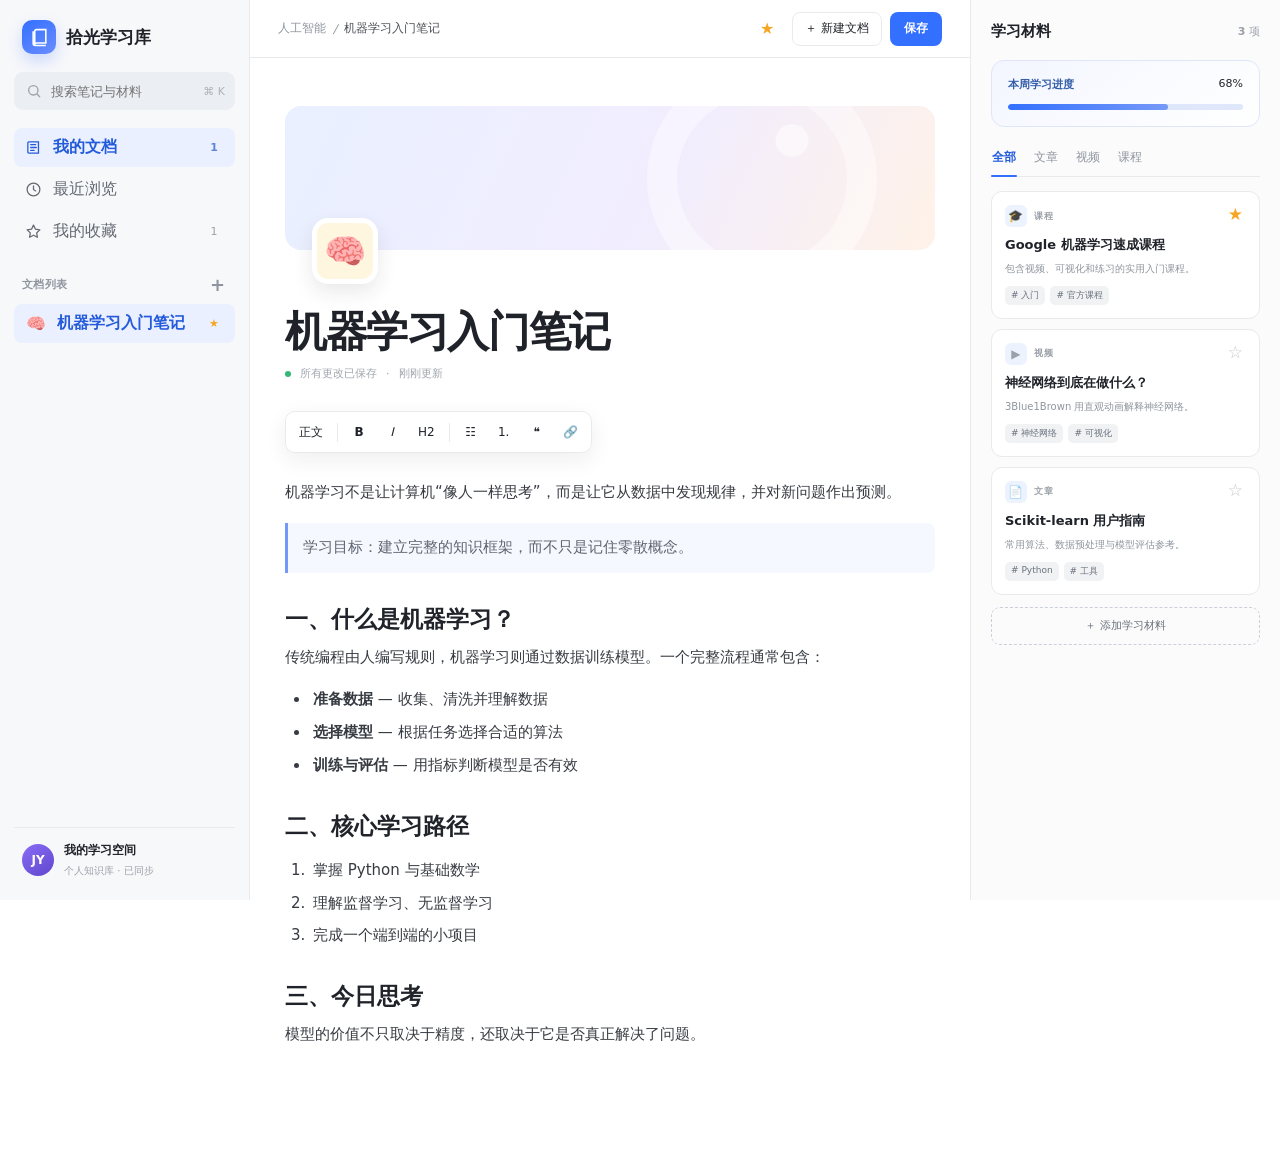
==== commit 106939aa: "Build personal learning knowledge workspace Co-authored-by: Echo-CodePulse <wjy11260105@users.norepl" ====
--- a/index.html
+++ b/index.html
@@ -3,133 +3,916 @@
 <head>
   <meta charset="UTF-8">
   <meta name="viewport" content="width=device-width, initial-scale=1.0">
-  <meta name="theme-color" content="#f4f3ef">
-  <title>人生管理 · 观测并经营自己的每一天</title>
-  <link rel="stylesheet" href="assets/app.css">
+  <meta name="theme-color" content="#f7f8fa">
+  <title>拾光 · 我的学习空间</title>
+  <style>
+    :root {
+      --ink: #1f2329;
+      --muted: #8f959e;
+      --line: #e8eaed;
+      --canvas: #f7f8fa;
+      --paper: #fff;
+      --blue: #3370ff;
+      --blue-soft: #eaf0ff;
+      --violet: #7c5cfc;
+      --green: #20a162;
+      --orange: #f08c46;
+      --shadow: 0 16px 40px rgba(31, 35, 41, .10);
+    }
+
+    * { box-sizing: border-box; }
+    html { scroll-behavior: smooth; }
+    body {
+      margin: 0;
+      min-height: 100vh;
+      color: var(--ink);
+      background: var(--canvas);
+      font-family: Inter, "PingFang SC", "Microsoft YaHei", system-ui, sans-serif;
+      -webkit-font-smoothing: antialiased;
+    }
+    button, input, textarea, select { color: inherit; font: inherit; }
+    button { cursor: pointer; }
+    svg { display: block; }
+
+    .app {
+      display: grid;
+      grid-template-columns: 250px minmax(560px, 1fr) 310px;
+      min-height: 100vh;
+      background: var(--paper);
+    }
+
+    /* Sidebar */
+    .sidebar {
+      position: sticky;
+      top: 0;
+      display: flex;
+      flex-direction: column;
+      height: 100vh;
+      padding: 20px 14px;
+      border-right: 1px solid var(--line);
+      background: #f7f8fa;
+    }
+    .brand {
+      display: flex;
+      align-items: center;
+      gap: 10px;
+      padding: 0 8px 18px;
+      font-size: 17px;
+      font-weight: 750;
+    }
+    .brand-mark {
+      display: grid;
+      place-items: center;
+      width: 34px;
+      height: 34px;
+      color: #fff;
+      background: linear-gradient(145deg, #3370ff, #6a8dff);
+      border-radius: 10px;
+      box-shadow: 0 7px 16px rgba(51,112,255,.22);
+    }
+    .search {
+      position: relative;
+      margin-bottom: 18px;
+    }
+    .search svg {
+      position: absolute;
+      top: 50%;
+      left: 12px;
+      width: 16px;
+      color: #9da2aa;
+      transform: translateY(-50%);
+    }
+    .search input {
+      width: 100%;
+      height: 38px;
+      padding: 0 34px 0 36px;
+      border: 1px solid transparent;
+      border-radius: 9px;
+      outline: none;
+      background: #ebeef2;
+      font-size: 13px;
+      transition: .2s;
+    }
+    .search input:focus { border-color: #b7c8ff; background: #fff; box-shadow: 0 0 0 3px #eaf0ff; }
+    .shortcut {
+      position: absolute;
+      top: 50%;
+      right: 10px;
+      color: #afb3ba;
+      font-size: 11px;
+      transform: translateY(-50%);
+    }
+    .nav { display: grid; gap: 3px; }
+    .nav-item {
+      display: flex;
+      align-items: center;
+      gap: 11px;
+      width: 100%;
+      padding: 9px 11px;
+      border: 0;
+      border-radius: 8px;
+      color: #646a73;
+      background: transparent;
+      text-align: left;
+    }
+    .nav-item:hover, .nav-item.active { color: #245bdb; background: var(--blue-soft); }
+    .nav-item.active { font-weight: 650; }
+    .nav-item svg { width: 17px; }
+    .count {
+      min-width: 20px;
+      margin-left: auto;
+      color: #9ca1a9;
+      font-size: 11px;
+      text-align: center;
+    }
+    .nav-item.active .count { color: #5e83df; }
+    .section-head {
+      display: flex;
+      align-items: center;
+      justify-content: space-between;
+      margin: 22px 8px 8px;
+      color: #8f959e;
+      font-size: 11px;
+      font-weight: 650;
+      letter-spacing: .3px;
+    }
+    .tiny-btn {
+      display: grid;
+      place-items: center;
+      width: 23px;
+      height: 23px;
+      border: 0;
+      border-radius: 6px;
+      color: #8f959e;
+      background: transparent;
+      font-size: 18px;
+    }
+    .tiny-btn:hover { color: var(--ink); background: #e6e8eb; }
+    .spaces { display: grid; gap: 2px; }
+    .space-item {
+      display: flex;
+      align-items: center;
+      gap: 9px;
+      padding: 8px 10px;
+      border-radius: 8px;
+      color: #5f656d;
+      font-size: 13px;
+    }
+    .space-item:hover { background: #eef0f3; }
+    .emoji { width: 21px; text-align: center; }
+    .sidebar-bottom {
+      margin-top: auto;
+      padding: 14px 8px 2px;
+      border-top: 1px solid var(--line);
+    }
+    .profile { display: flex; align-items: center; gap: 10px; }
+    .avatar {
+      display: grid;
+      place-items: center;
+      width: 32px;
+      height: 32px;
+      border-radius: 50%;
+      color: #fff;
+      background: linear-gradient(145deg, #8b6cf6, #5f47cd);
+      font-size: 12px;
+      font-weight: 700;
+    }
+    .profile strong { display: block; font-size: 12px; }
+    .profile span { color: #9ca1a9; font-size: 10px; }
+
+    /* Main document */
+    .main { min-width: 0; background: #fff; }
+    .topbar {
+      position: sticky;
+      top: 0;
+      z-index: 5;
+      display: flex;
+      align-items: center;
+      justify-content: space-between;
+      height: 58px;
+      padding: 0 28px;
+      border-bottom: 1px solid var(--line);
+      background: rgba(255,255,255,.94);
+      backdrop-filter: blur(12px);
+    }
+    .breadcrumb {
+      display: flex;
+      align-items: center;
+      gap: 7px;
+      min-width: 0;
+      color: #8f959e;
+      font-size: 12px;
+    }
+    .breadcrumb strong {
+      max-width: 240px;
+      overflow: hidden;
+      color: #4d5158;
+      font-weight: 550;
+      text-overflow: ellipsis;
+      white-space: nowrap;
+    }
+    .actions { display: flex; align-items: center; gap: 8px; }
+    .icon-btn, .outline-btn, .primary-btn {
+      display: inline-flex;
+      align-items: center;
+      justify-content: center;
+      gap: 7px;
+      height: 34px;
+      border-radius: 8px;
+      transition: .18s;
+    }
+    .icon-btn {
+      width: 34px;
+      border: 0;
+      color: #646a73;
+      background: transparent;
+    }
+    .icon-btn:hover, .outline-btn:hover { background: #f1f2f4; }
+    .icon-btn svg { width: 18px; }
+    .outline-btn { padding: 0 12px; border: 1px solid var(--line); background: #fff; font-size: 12px; }
+    .primary-btn { padding: 0 14px; border: 0; color: #fff; background: var(--blue); font-size: 12px; font-weight: 650; }
+    .primary-btn:hover { background: #2864ea; transform: translateY(-1px); }
+    .document {
+      width: min(780px, calc(100% - 70px));
+      margin: 0 auto;
+      padding: 48px 0 100px;
+    }
+    .cover {
+      position: relative;
+      height: 144px;
+      margin-bottom: -32px;
+      overflow: hidden;
+      border-radius: 16px;
+      background:
+        radial-gradient(circle at 78% 24%, rgba(255,255,255,.5) 0 3%, transparent 3.3%),
+        linear-gradient(115deg, #e9f0ff, #f1edff 56%, #fff2e8);
+    }
+    .cover::after {
+      position: absolute;
+      right: 9%;
+      bottom: -44px;
+      width: 170px;
+      height: 170px;
+      border: 30px solid rgba(255,255,255,.38);
+      border-radius: 50%;
+      content: "";
+    }
+    .doc-icon {
+      position: relative;
+      z-index: 1;
+      display: grid;
+      place-items: center;
+      width: 66px;
+      height: 66px;
+      margin-left: 27px;
+      border: 5px solid #fff;
+      border-radius: 16px;
+      background: #fff6df;
+      box-shadow: 0 8px 20px rgba(37,42,49,.10);
+      font-size: 34px;
+    }
+    .title-input {
+      width: 100%;
+      margin: 23px 0 10px;
+      padding: 0;
+      border: 0;
+      outline: none;
+      color: #1f2329;
+      background: transparent;
+      font-size: clamp(30px, 4vw, 42px);
+      font-weight: 780;
+      letter-spacing: -1.4px;
+    }
+    .doc-meta {
+      display: flex;
+      align-items: center;
+      gap: 9px;
+      margin-bottom: 30px;
+      color: #a0a5ad;
+      font-size: 11px;
+    }
+    .status-dot { width: 6px; height: 6px; border-radius: 50%; background: #34b675; }
+    .editor-toolbar {
+      position: sticky;
+      top: 71px;
+      z-index: 3;
+      display: flex;
+      align-items: center;
+      gap: 3px;
+      width: max-content;
+      max-width: 100%;
+      margin-bottom: 26px;
+      padding: 5px;
+      overflow-x: auto;
+      border: 1px solid var(--line);
+      border-radius: 10px;
+      background: rgba(255,255,255,.96);
+      box-shadow: 0 7px 22px rgba(31,35,41,.07);
+    }
+    .tool {
+      flex: 0 0 auto;
+      min-width: 30px;
+      height: 30px;
+      padding: 0 8px;
+      border: 0;
+      border-radius: 6px;
+      background: transparent;
+      font-size: 12px;
+    }
+    .tool:hover { background: #f1f2f4; }
+    .tool-divider { width: 1px; height: 19px; margin: 0 3px; background: var(--line); }
+    .editor {
+      min-height: 430px;
+      outline: none;
+      color: #373b42;
+      font-size: 15px;
+      line-height: 1.85;
+    }
+    .editor h2 { margin: 30px 0 9px; color: #20242a; font-size: 23px; line-height: 1.4; }
+    .editor h3 { margin: 24px 0 7px; font-size: 18px; }
+    .editor p { margin: 8px 0; }
+    .editor ul, .editor ol { padding-left: 25px; }
+    .editor li { margin: 5px 0; padding-left: 3px; }
+    .editor blockquote {
+      margin: 16px 0;
+      padding: 11px 15px;
+      border-left: 3px solid #7398f7;
+      color: #5f6570;
+      background: #f5f8ff;
+      border-radius: 0 8px 8px 0;
+    }
+    .editor a { color: #245bdb; text-decoration: none; }
+    .editor:empty::before { color: #c0c4ca; content: "输入 / 开始记录今天的学习…"; }
+
+    /* Resource panel */
+    .resources {
+      position: sticky;
+      top: 0;
+      height: 100vh;
+      padding: 22px 20px;
+      overflow-y: auto;
+      border-left: 1px solid var(--line);
+      background: #fbfbfc;
+    }
+    .resource-head { display: flex; align-items: center; justify-content: space-between; margin-bottom: 19px; }
+    .resource-head h2 { margin: 0; font-size: 15px; }
+    .resource-head span { color: #9ca1a9; font-size: 11px; }
+    .progress-card {
+      margin-bottom: 22px;
+      padding: 16px;
+      border: 1px solid #dfe6fa;
+      border-radius: 13px;
+      background: linear-gradient(145deg, #f3f6ff, #fff);
+    }
+    .progress-top { display: flex; justify-content: space-between; margin-bottom: 12px; font-size: 11px; }
+    .progress-top strong { color: #335da8; }
+    .progress-bar { height: 6px; overflow: hidden; border-radius: 4px; background: #dfe7fa; }
+    .progress-bar span { display: block; width: 68%; height: 100%; border-radius: inherit; background: linear-gradient(90deg, #3370ff, #7699f7); }
+    .tabs { display: flex; gap: 16px; margin-bottom: 14px; border-bottom: 1px solid var(--line); }
+    .tab {
+      position: relative;
+      padding: 0 1px 10px;
+      border: 0;
+      color: #8f959e;
+      background: transparent;
+      font-size: 12px;
+    }
+    .tab.active { color: #245bdb; font-weight: 650; }
+    .tab.active::after {
+      position: absolute;
+      right: 0;
+      bottom: -1px;
+      left: 0;
+      height: 2px;
+      border-radius: 2px;
+      background: var(--blue);
+      content: "";
+    }
+    .resource-list { display: grid; gap: 10px; }
+    .resource-card {
+      position: relative;
+      padding: 13px;
+      border: 1px solid var(--line);
+      border-radius: 11px;
+      background: #fff;
+      transition: .18s;
+    }
+    .resource-card:hover { border-color: #ccd8f7; box-shadow: 0 8px 22px rgba(31,35,41,.06); transform: translateY(-1px); }
+    .resource-type { display: flex; align-items: center; gap: 7px; margin-bottom: 9px; color: #9ca1a9; font-size: 9px; font-weight: 700; letter-spacing: .5px; }
+    .type-icon {
+      display: grid;
+      place-items: center;
+      width: 22px;
+      height: 22px;
+      border-radius: 6px;
+      background: #edf2ff;
+      font-size: 12px;
+    }
+    .resource-card h3 { margin: 0 22px 6px 0; font-size: 13px; line-height: 1.45; }
+    .resource-card p {
+      display: -webkit-box;
+      margin: 0 0 10px;
+      overflow: hidden;
+      color: #8f959e;
+      font-size: 10px;
+      line-height: 1.5;
+      -webkit-box-orient: vertical;
+      -webkit-line-clamp: 2;
+    }
+    .resource-card a { color: inherit; text-decoration: none; }
+    .tags { display: flex; flex-wrap: wrap; gap: 5px; }
+    .tag { padding: 3px 6px; border-radius: 5px; color: #69717d; background: #f1f2f4; font-size: 9px; }
+    .star {
+      position: absolute;
+      top: 11px;
+      right: 10px;
+      border: 0;
+      color: #c4c7cc;
+      background: transparent;
+      font-size: 17px;
+    }
+    .star.active { color: #f5a623; }
+    .empty { padding: 32px 8px; color: #a8adb4; font-size: 11px; line-height: 1.7; text-align: center; }
+    .add-resource {
+      width: 100%;
+      height: 38px;
+      margin-top: 12px;
+      border: 1px dashed #cbd0d8;
+      border-radius: 9px;
+      color: #6b727c;
+      background: transparent;
+      font-size: 11px;
+    }
+    .add-resource:hover { color: #245bdb; border-color: #8ba8ed; background: #f6f8ff; }
+
+    /* Dialogs */
+    .backdrop {
+      position: fixed;
+      inset: 0;
+      z-index: 20;
+      display: grid;
+      place-items: center;
+      padding: 20px;
+      visibility: hidden;
+      background: rgba(31,35,41,.42);
+      opacity: 0;
+      backdrop-filter: blur(4px);
+      transition: .2s;
+    }
+    .backdrop.open { visibility: visible; opacity: 1; }
+    .modal {
+      width: min(480px, 100%);
+      padding: 25px;
+      border-radius: 16px;
+      background: #fff;
+      box-shadow: var(--shadow);
+      transform: translateY(10px);
+      transition: .2s;
+    }
+    .open .modal { transform: none; }
+    .modal-head { display: flex; align-items: center; justify-content: space-between; margin-bottom: 22px; }
+    .modal-head h2 { margin: 0; font-size: 19px; }
+    .form { display: grid; gap: 14px; }
+    .field { display: grid; gap: 6px; }
+    .field label { color: #646a73; font-size: 11px; font-weight: 650; }
+    .field input, .field textarea, .field select {
+      width: 100%;
+      border: 1px solid #dfe1e5;
+      border-radius: 8px;
+      outline: none;
+      background: #fff;
+    }
+    .field input, .field select { height: 40px; padding: 0 11px; }
+    .field textarea { min-height: 72px; padding: 10px 11px; resize: vertical; }
+    .field input:focus, .field textarea:focus { border-color: #7e9bea; box-shadow: 0 0 0 3px #edf2ff; }
+    .modal-actions { display: flex; justify-content: flex-end; gap: 9px; margin-top: 20px; }
+    .toast {
+      position: fixed;
+      right: 25px;
+      bottom: 25px;
+      z-index: 30;
+      padding: 11px 16px;
+      border-radius: 9px;
+      color: #fff;
+      background: #30343b;
+      box-shadow: var(--shadow);
+      font-size: 11px;
+      opacity: 0;
+      transform: translateY(14px);
+      pointer-events: none;
+      transition: .22s;
+    }
+    .toast.show { opacity: 1; transform: none; }
+    .mobile-bar { display: none; }
+
+    @media (max-width: 1120px) {
+      .app { grid-template-columns: 230px 1fr; }
+      .resources {
+        position: fixed;
+        right: 0;
+        z-index: 10;
+        width: 310px;
+        box-shadow: -14px 0 35px rgba(31,35,41,.08);
+        transform: translateX(100%);
+        transition: .25s;
+      }
+      .resources.open { transform: none; }
+      #toggleResources { display: inline-flex; }
+    }
+    @media (min-width: 1121px) { #toggleResources { display: none; } }
+    @media (max-width: 760px) {
+      .app { display: block; padding-bottom: 62px; }
+      .sidebar { display: none; }
+      .topbar { padding: 0 15px; }
+      .breadcrumb span:first-child, .breadcrumb i { display: none; }
+      .actions .outline-btn { display: none; }
+      .document { width: calc(100% - 34px); padding-top: 24px; }
+      .cover { height: 112px; }
+      .title-input { font-size: 30px; }
+      .editor-toolbar { top: 66px; width: 100%; }
+      .resources { width: min(90vw, 330px); }
+      .mobile-bar {
+        position: fixed;
+        right: 12px;
+        bottom: 10px;
+        left: 12px;
+        z-index: 8;
+        display: flex;
+        align-items: center;
+        justify-content: space-around;
+        height: 52px;
+        border: 1px solid rgba(255,255,255,.7);
+        border-radius: 15px;
+        background: rgba(255,255,255,.95);
+        box-shadow: 0 8px 30px rgba(31,35,41,.13);
+        backdrop-filter: blur(12px);
+      }
+      .mobile-bar button { border: 0; color: #7d838c; background: transparent; font-size: 10px; }
+      .mobile-new { width: 38px; height: 38px; border-radius: 11px !important; color: #fff !important; background: var(--blue) !important; font-size: 20px !important; }
+    }
+  </style>
 </head>
 <body>
   <div class="app">
-    <aside class="sidebar" id="sidebar">
+    <aside class="sidebar">
       <div class="brand">
-        <span class="brand-mark" aria-hidden="true">
-          <svg width="18" height="18" viewBox="0 0 24 24" fill="none"><circle cx="12" cy="12" r="9" stroke="currentColor" stroke-width="2"/><path d="M12 7v5l3.5 2" stroke="currentColor" stroke-width="2" stroke-linecap="round"/></svg>
+        <span class="brand-mark">
+          <svg width="19" height="19" viewBox="0 0 24 24" fill="none"><path d="M6 4.5A2.5 2.5 0 0 1 8.5 2H20v17H8.5A2.5 2.5 0 0 0 6 21.5v-17Z" stroke="currentColor" stroke-width="2"/><path d="M6 5H4v14.5A2.5 2.5 0 0 0 6.5 22H20" stroke="currentColor" stroke-width="2"/></svg>
         </span>
-        人生管理
+        拾光学习库
       </div>
-      <p class="nav-label">观测</p>
+      <div class="search">
+        <svg viewBox="0 0 24 24" fill="none"><circle cx="11" cy="11" r="7" stroke="currentColor" stroke-width="2"/><path d="m16.5 16.5 4 4" stroke="currentColor" stroke-width="2" stroke-linecap="round"/></svg>
+        <input id="searchInput" placeholder="搜索笔记与材料" aria-label="搜索笔记与材料">
+        <span class="shortcut">⌘ K</span>
+      </div>
       <nav class="nav" aria-label="主导航">
-        <button class="nav-item" data-nav="dashboard">
-          <svg viewBox="0 0 24 24" fill="none"><rect x="3" y="3" width="8" height="10" rx="2" stroke="currentColor" stroke-width="1.8"/><rect x="13" y="3" width="8" height="6" rx="2" stroke="currentColor" stroke-width="1.8"/><rect x="13" y="11" width="8" height="10" rx="2" stroke="currentColor" stroke-width="1.8"/><rect x="3" y="15" width="8" height="6" rx="2" stroke="currentColor" stroke-width="1.8"/></svg>
-          人生总览
+        <button class="nav-item active" data-view="all">
+          <svg viewBox="0 0 24 24" fill="none"><path d="M4 5.5A1.5 1.5 0 0 1 5.5 4H19v16H5.5A1.5 1.5 0 0 1 4 18.5v-13Z" stroke="currentColor" stroke-width="1.8"/><path d="M8 8h7M8 12h8M8 16h5" stroke="currentColor" stroke-width="1.8" stroke-linecap="round"/></svg>
+          我的文档 <span class="count" id="docCount">0</span>
         </button>
-        <button class="nav-item" data-nav="goals">
-          <svg viewBox="0 0 24 24" fill="none"><circle cx="12" cy="12" r="9" stroke="currentColor" stroke-width="1.8"/><circle cx="12" cy="12" r="5" stroke="currentColor" stroke-width="1.8"/><circle cx="12" cy="12" r="1.5" fill="currentColor"/></svg>
-          目标管理
+        <button class="nav-item" data-view="recent">
+          <svg viewBox="0 0 24 24" fill="none"><circle cx="12" cy="12" r="9" stroke="currentColor" stroke-width="1.8"/><path d="M12 7v5l3 2" stroke="currentColor" stroke-width="1.8" stroke-linecap="round"/></svg>
+          最近浏览
+        </button>
+        <button class="nav-item" data-view="favorite">
+          <svg viewBox="0 0 24 24" fill="none"><path d="m12 3 2.8 5.7 6.2.9-4.5 4.4 1 6.2-5.5-2.9-5.5 2.9 1-6.2L3 9.6l6.2-.9L12 3Z" stroke="currentColor" stroke-width="1.8" stroke-linejoin="round"/></svg>
+          我的收藏 <span class="count" id="favoriteCount">0</span>
         </button>
       </nav>
-      <p class="nav-label">日常</p>
-      <nav class="nav" aria-label="日常导航">
-        <button class="nav-item" data-nav="schedule">
-          <svg viewBox="0 0 24 24" fill="none"><rect x="3" y="4" width="18" height="17" rx="2" stroke="currentColor" stroke-width="1.8"/><path d="M8 2v4M16 2v4M3 9h18" stroke="currentColor" stroke-width="1.8"/></svg>
-          我的日程 <span class="nav-count" id="navCountSchedule">0</span>
-        </button>
-        <button class="nav-item" data-nav="training">
-          <svg viewBox="0 0 24 24" fill="none"><path d="M6 7h12M4 5v4M20 5v4M8 12h8M6 10v4M18 10v4M6 17h12M4 15v4M20 15v4" stroke="currentColor" stroke-width="1.8" stroke-linecap="round"/></svg>
-          训练记录
-        </button>
-        <button class="nav-item" data-nav="habits">
-          <svg viewBox="0 0 24 24" fill="none"><path d="m5 13 4 4L19 7" stroke="currentColor" stroke-width="2" stroke-linecap="round" stroke-linejoin="round"/><rect x="3" y="3" width="18" height="18" rx="4" stroke="currentColor" stroke-width="1.8"/></svg>
-          习惯打卡
-        </button>
-        <button class="nav-item" data-nav="fragments">
-          <svg viewBox="0 0 24 24" fill="none"><path d="M7 3h10a2 2 0 0 1 2 2v14l-7-3-7 3V5a2 2 0 0 1 2-2Z" stroke="currentColor" stroke-width="1.8" stroke-linejoin="round"/><path d="M9 7h6M9 10h5" stroke="currentColor" stroke-width="1.8" stroke-linecap="round"/></svg>
-          碎片记录
-        </button>
-      </nav>
-      <p class="nav-label">体验</p>
-      <nav class="nav" aria-label="体验导航">
-        <button class="nav-item" data-nav="reading">
-          <svg viewBox="0 0 24 24" fill="none"><path d="M12 6c-2-1.6-4.5-2-8-2v14c3.5 0 6 .4 8 2 2-1.6 4.5-2 8-2V4c-3.5 0-6 .4-8 2Z" stroke="currentColor" stroke-width="1.8" stroke-linejoin="round"/><path d="M12 6v14" stroke="currentColor" stroke-width="1.8"/></svg>
-          学习档案
-        </button>
-        <button class="nav-item" data-nav="travel">
-          <svg viewBox="0 0 24 24" fill="none"><path d="M12 21s7-6 7-11a7 7 0 1 0-14 0c0 5 7 11 7 11Z" stroke="currentColor" stroke-width="1.8"/><circle cx="12" cy="10" r="2.5" stroke="currentColor" stroke-width="1.8"/></svg>
-          人生清单
-        </button>
-        <button class="nav-item" data-nav="mystic">
-          <svg viewBox="0 0 24 24" fill="none"><path d="M12 3a7.5 7.5 0 1 0 9 9 9 9 0 1 1-9-9Z" stroke="currentColor" stroke-width="1.8" stroke-linejoin="round"/><path d="M17 3l.7 1.8L19.5 5.5l-1.8.7L17 8l-.7-1.8-1.8-.7 1.8-.7L17 3Z" fill="currentColor"/></svg>
-          玄学空间
-        </button>
-      </nav>
-      <div class="mini-calendar">
-        <div class="mini-head">
-          <span id="miniMonth"></span>
-          <div class="mini-month-actions">
-            <button type="button" id="miniPrevMonth" aria-label="上一个月">‹</button>
-            <button type="button" class="mini-today-btn" id="miniTodayMonth">今天</button>
-            <button type="button" id="miniNextMonth" aria-label="下一个月">›</button>
-          </div>
-        </div>
-        <div class="mini-grid" id="miniGrid"></div>
-        <div class="mini-flow-footer">
-          <span class="mini-flow-legend"><i></i> 流月第一天</span>
-          <strong id="miniFlowMonthName"></strong>
+      <div class="section-head"><span>文档列表</span><button class="tiny-btn" title="新建文档" id="sideNew">+</button></div>
+      <div class="spaces" id="docList"></div>
+      <div class="sidebar-bottom">
+        <div class="profile">
+          <div class="avatar">JY</div>
+          <div><strong>我的学习空间</strong><span>个人知识库 · 已同步</span></div>
         </div>
       </div>
-      <button class="sync-button" data-sync-button type="button">
-        <span class="sync-dot" data-sync-dot></span>
-        <span data-sync-label>登录同步</span>
-        <span class="sync-arrow">›</span>
-      </button>
-      <p class="quote">“不必填满每一分钟，<br>要让每一分钟都有意义。”</p>
     </aside>
 
     <main class="main">
-      <div class="mobile-head">
-        <nav class="mobile-tabs" id="mobileTabs" aria-label="移动端导航"></nav>
-        <button class="mobile-sync" data-sync-button type="button" aria-label="云同步">
-          <span class="sync-dot" data-sync-dot></span>
-          <span data-sync-label>登录同步</span>
-        </button>
+      <header class="topbar">
+        <div class="breadcrumb"><span>人工智能</span><i>/</i><strong id="crumbTitle">机器学习入门笔记</strong></div>
+        <div class="actions">
+          <button class="icon-btn" id="favoriteDoc" title="收藏文档" aria-label="收藏文档">☆</button>
+          <button class="outline-btn" id="newDoc">＋ 新建文档</button>
+          <button class="icon-btn" id="toggleResources" title="查看材料" aria-label="查看材料">
+            <svg viewBox="0 0 24 24" fill="none"><path d="M8 4H5a2 2 0 0 0-2 2v13a2 2 0 0 0 2 2h13a2 2 0 0 0 2-2v-3M11 13 21 3M15 3h6v6" stroke="currentColor" stroke-width="1.8" stroke-linecap="round" stroke-linejoin="round"/></svg>
+          </button>
+          <button class="primary-btn" id="saveBtn">保存</button>
+        </div>
+      </header>
+
+      <article class="document">
+        <div class="cover"></div>
+        <div class="doc-icon" id="docIcon">🧠</div>
+        <input class="title-input" id="titleInput" maxlength="60" aria-label="文档标题">
+        <div class="doc-meta">
+          <span class="status-dot"></span>
+          <span id="saveStatus">所有更改已保存</span>
+          <span>·</span>
+          <span id="updatedAt">刚刚更新</span>
+        </div>
+        <div class="editor-toolbar" aria-label="编辑工具栏">
+          <button class="tool" data-command="formatBlock" data-value="p">正文</button>
+          <span class="tool-divider"></span>
+          <button class="tool" data-command="bold" title="加粗"><b>B</b></button>
+          <button class="tool" data-command="italic" title="斜体"><i>I</i></button>
+          <button class="tool" data-command="formatBlock" data-value="h2">H2</button>
+          <span class="tool-divider"></span>
+          <button class="tool" data-command="insertUnorderedList" title="无序列表">☷</button>
+          <button class="tool" data-command="insertOrderedList" title="有序列表">1.</button>
+          <button class="tool" data-command="formatBlock" data-value="blockquote" title="引用">❝</button>
+          <button class="tool" id="linkTool" title="插入链接">🔗</button>
+        </div>
+        <div class="editor" id="editor" contenteditable="true" spellcheck="true" aria-label="文档内容"></div>
+      </article>
+    </main>
+
+    <aside class="resources" id="resources">
+      <div class="resource-head"><h2>学习材料</h2><span><b id="resourceCount">0</b> 项</span></div>
+      <div class="progress-card">
+        <div class="progress-top"><strong>本周学习进度</strong><span>68%</span></div>
+        <div class="progress-bar"><span></span></div>
       </div>
-      <div id="viewRoot"></div>
-    </main>
+      <div class="tabs">
+        <button class="tab active" data-tab="all">全部</button>
+        <button class="tab" data-tab="article">文章</button>
+        <button class="tab" data-tab="video">视频</button>
+        <button class="tab" data-tab="course">课程</button>
+      </div>
+      <div class="resource-list" id="resourceList"></div>
+      <button class="add-resource" id="addResource">＋ 添加学习材料</button>
+    </aside>
   </div>
 
-  <div class="modal-backdrop" id="modal" role="dialog" aria-modal="true" aria-labelledby="modalTitle">
+  <nav class="mobile-bar">
+    <button>文档</button>
+    <button>空间</button>
+    <button class="mobile-new" id="mobileNew">＋</button>
+    <button id="mobileResources">材料</button>
+    <button>我的</button>
+  </nav>
+
+  <div class="backdrop" id="resourceModal" role="dialog" aria-modal="true" aria-labelledby="modalTitle">
     <div class="modal">
-      <div class="modal-head">
-        <h3 id="modalTitle"></h3>
-        <button class="icon-btn" id="closeModal" aria-label="关闭">
-          <svg width="17" height="17" viewBox="0 0 24 24" fill="none"><path d="m6 6 12 12M18 6 6 18" stroke="currentColor" stroke-width="2" stroke-linecap="round"/></svg>
-        </button>
-      </div>
-      <form id="modalForm">
-        <div class="form-grid" id="modalBody"></div>
-        <div class="modal-actions">
-          <button type="button" class="ghost-btn delete-btn" id="modalDelete">删除</button>
-          <div class="right-actions">
-            <button type="button" class="ghost-btn" id="modalCancel">取消</button>
-            <button type="submit" class="primary-btn" id="modalSubmit">保存</button>
-          </div>
+      <div class="modal-head"><h2 id="modalTitle">添加学习材料</h2><button class="icon-btn" id="closeModal" aria-label="关闭">✕</button></div>
+      <form id="resourceForm">
+        <div class="form">
+          <div class="field"><label for="resourceTitle">材料名称</label><input id="resourceTitle" required maxlength="70" placeholder="例如：机器学习基础教程"></div>
+          <div class="field"><label for="resourceUrl">链接地址</label><input id="resourceUrl" type="url" required placeholder="https://"></div>
+          <div class="field"><label for="resourceType">材料类型</label><select id="resourceType"><option value="article">文章</option><option value="video">视频</option><option value="course">课程</option></select></div>
+          <div class="field"><label for="resourceNote">摘要</label><textarea id="resourceNote" maxlength="150" placeholder="记录推荐理由或核心内容"></textarea></div>
+          <div class="field"><label for="resourceTags">标签</label><input id="resourceTags" maxlength="50" placeholder="用逗号分隔，如：入门, 算法"></div>
         </div>
+        <div class="modal-actions"><button type="button" class="outline-btn" id="cancelModal">取消</button><button type="submit" class="primary-btn">添加材料</button></div>
       </form>
     </div>
   </div>
   <div class="toast" id="toast" role="status"></div>
-  <div class="flow-month-tooltip" id="flowMonthTooltip" role="status"></div>
-
-  <script src="assets/common.js"></script>
-  <script src="assets/sync.js"></script>
-  <script src="assets/schedule.js"></script>
-  <script src="assets/goals.js"></script>
-  <script src="assets/training.js"></script>
-  <script src="assets/habits.js"></script>
-  <script src="assets/fragments.js"></script>
-  <script src="assets/life.js"></script>
-  <script src="assets/lunar.js"></script>
-  <script src="assets/mystic.js"></script>
-  <script src="assets/dashboard.js"></script>
-  <script>App.init();</script>
+
+  <script>
+    (() => {
+      const DOC_KEY = "shiguang-documents-v1";
+      const RESOURCE_KEY = "shiguang-resources-v1";
+      const uid = () => crypto.randomUUID ? crypto.randomUUID() : `${Date.now()}-${Math.random()}`;
+      const el = id => document.getElementById(id);
+      const esc = value => String(value || "").replace(/[&<>"']/g, char => ({ "&": "&amp;", "<": "&lt;", ">": "&gt;", '"': "&quot;", "'": "&#039;" }[char]));
+      const typeNames = { article: "文章", video: "视频", course: "课程" };
+      const typeIcons = { article: "📄", video: "▶", course: "🎓" };
+
+      const sampleDocs = [{
+        id: uid(), title: "机器学习入门笔记", icon: "🧠", favorite: true, updatedAt: Date.now(),
+        content: `<p>机器学习不是让计算机“像人一样思考”，而是让它从数据中发现规律，并对新问题作出预测。</p><blockquote>学习目标：建立完整的知识框架，而不只是记住零散概念。</blockquote><h2>一、什么是机器学习？</h2><p>传统编程由人编写规则，机器学习则通过数据训练模型。一个完整流程通常包含：</p><ul><li><b>准备数据</b> — 收集、清洗并理解数据</li><li><b>选择模型</b> — 根据任务选择合适的算法</li><li><b>训练与评估</b> — 用指标判断模型是否有效</li></ul><h2>二、核心学习路径</h2><ol><li>掌握 Python 与基础数学</li><li>理解监督学习、无监督学习</li><li>完成一个端到端的小项目</li></ol><h2>三、今日思考</h2><p>模型的价值不只取决于精度，还取决于它是否真正解决了问题。</p>`
+      }];
+      const sampleResources = [
+        { id: uid(), title: "Google 机器学习速成课程", url: "https://developers.google.com/machine-learning/crash-course", type: "course", note: "包含视频、可视化和练习的实用入门课程。", tags: ["入门", "官方课程"], favorite: true },
+        { id: uid(), title: "神经网络到底在做什么？", url: "https://www.youtube.com/watch?v=aircAruvnKk", type: "video", note: "3Blue1Brown 用直观动画解释神经网络。", tags: ["神经网络", "可视化"], favorite: false },
+        { id: uid(), title: "Scikit-learn 用户指南", url: "https://scikit-learn.org/stable/user_guide.html", type: "article", note: "常用算法、数据预处理与模型评估参考。", tags: ["Python", "工具"], favorite: false }
+      ];
+
+      function load(key, fallback) {
+        try {
+          const data = JSON.parse(localStorage.getItem(key));
+          return Array.isArray(data) && data.length ? data : fallback;
+        } catch { return fallback; }
+      }
+
+      let docs = load(DOC_KEY, sampleDocs);
+      let resources = load(RESOURCE_KEY, sampleResources);
+      let currentDoc = docs[0];
+      let activeTab = "all";
+      let activeDocView = "all";
+      let dirty = false;
+      let toastTimer;
+
+      function persist() {
+        localStorage.setItem(DOC_KEY, JSON.stringify(docs));
+        localStorage.setItem(RESOURCE_KEY, JSON.stringify(resources));
+      }
+
+      function toast(message) {
+        el("toast").textContent = message;
+        el("toast").classList.add("show");
+        clearTimeout(toastTimer);
+        toastTimer = setTimeout(() => el("toast").classList.remove("show"), 1900);
+      }
+
+      function updateCounts() {
+        el("docCount").textContent = docs.length;
+        el("favoriteCount").textContent = docs.filter(item => item.favorite).length;
+        el("resourceCount").textContent = resources.length;
+      }
+
+      function renderDocList() {
+        const term = el("searchInput").value.trim().toLowerCase();
+        let visible = docs.filter(doc => !term || `${doc.title} ${doc.content.replace(/<[^>]+>/g, " ")}`.toLowerCase().includes(term));
+        if (activeDocView === "favorite") visible = visible.filter(doc => doc.favorite);
+        if (activeDocView === "recent") visible = [...visible].sort((a, b) => b.updatedAt - a.updatedAt).slice(0, 6);
+        el("docList").innerHTML = visible.length ? visible.map(doc => `
+          <button class="nav-item ${doc.id === currentDoc.id ? "active" : ""}" data-doc-id="${doc.id}">
+            <span class="emoji">${esc(doc.icon || "📝")}</span>
+            <span style="overflow:hidden;text-overflow:ellipsis;white-space:nowrap">${esc(doc.title)}</span>
+            ${doc.favorite ? `<span class="count" style="color:#f5a623">★</span>` : ""}
+          </button>`).join("") : `<div class="empty">暂无匹配文档</div>`;
+        document.querySelectorAll("[data-doc-id]").forEach(button => button.addEventListener("click", () => {
+          if (dirty) saveDoc(false);
+          currentDoc = docs.find(doc => doc.id === button.dataset.docId);
+          renderDoc();
+          renderDocList();
+        }));
+      }
+
+      function renderDoc() {
+        el("titleInput").value = currentDoc.title;
+        el("editor").innerHTML = currentDoc.content;
+        el("docIcon").textContent = currentDoc.icon || "📝";
+        el("crumbTitle").textContent = currentDoc.title;
+        el("favoriteDoc").textContent = currentDoc.favorite ? "★" : "☆";
+        el("favoriteDoc").style.color = currentDoc.favorite ? "#f5a623" : "";
+        el("updatedAt").textContent = "刚刚更新";
+        dirty = false;
+      }
+
+      function saveDoc(showToast = true) {
+        currentDoc.title = el("titleInput").value.trim() || "无标题文档";
+        currentDoc.content = el("editor").innerHTML;
+        currentDoc.updatedAt = Date.now();
+        el("titleInput").value = currentDoc.title;
+        el("crumbTitle").textContent = currentDoc.title;
+        el("saveStatus").textContent = "所有更改已保存";
+        dirty = false;
+        persist();
+        renderDocList();
+        if (showToast) toast("文档已保存");
+      }
+
+      function renderResources() {
+        const term = el("searchInput").value.trim().toLowerCase();
+        const visible = resources.filter(item => {
+          const tabMatch = activeTab === "all" || item.type === activeTab;
+          const text = `${item.title} ${item.note} ${item.tags.join(" ")}`.toLowerCase();
+          return tabMatch && (!term || text.includes(term));
+        });
+        el("resourceList").innerHTML = visible.length ? visible.map(item => `
+          <article class="resource-card">
+            <button class="star ${item.favorite ? "active" : ""}" data-star="${item.id}" aria-label="收藏">${item.favorite ? "★" : "☆"}</button>
+            <a href="${esc(item.url)}" target="_blank" rel="noopener noreferrer">
+              <div class="resource-type"><span class="type-icon">${typeIcons[item.type]}</span>${typeNames[item.type]}</div>
+              <h3>${esc(item.title)}</h3>
+              <p>${esc(item.note || "点击打开并开始学习")}</p>
+              <div class="tags">${item.tags.map(tag => `<span class="tag"># ${esc(tag)}</span>`).join("")}</div>
+            </a>
+          </article>`).join("") : `<div class="empty">没有找到相关材料<br>试试其他关键词吧</div>`;
+        document.querySelectorAll("[data-star]").forEach(button => button.addEventListener("click", event => {
+          event.preventDefault();
+          const item = resources.find(resource => resource.id === button.dataset.star);
+          item.favorite = !item.favorite;
+          persist();
+          renderResources();
+          updateCounts();
+        }));
+      }
+
+      function newDocument() {
+        if (dirty) saveDoc(false);
+        const doc = { id: uid(), title: "无标题文档", icon: "📝", favorite: false, updatedAt: Date.now(), content: "<h2>开始记录</h2><p><br></p>" };
+        docs.unshift(doc);
+        currentDoc = doc;
+        persist();
+        renderDoc();
+        renderDocList();
+        updateCounts();
+        el("titleInput").focus();
+        el("titleInput").select();
+        toast("已创建新文档");
+      }
+
+      function openModal() {
+        el("resourceForm").reset();
+        el("resourceModal").classList.add("open");
+        setTimeout(() => el("resourceTitle").focus(), 80);
+      }
+
+      function closeModal() { el("resourceModal").classList.remove("open"); }
+      function markDirty() {
+        dirty = true;
+        el("saveStatus").textContent = "正在编辑…";
+      }
+
+      el("saveBtn").addEventListener("click", () => saveDoc());
+      el("titleInput").addEventListener("input", markDirty);
+      el("editor").addEventListener("input", markDirty);
+      el("newDoc").addEventListener("click", newDocument);
+      el("sideNew").addEventListener("click", newDocument);
+      el("mobileNew").addEventListener("click", newDocument);
+      el("favoriteDoc").addEventListener("click", () => {
+        currentDoc.favorite = !currentDoc.favorite;
+        persist();
+        renderDoc();
+        renderDocList();
+        updateCounts();
+        toast(currentDoc.favorite ? "已收藏文档" : "已取消收藏");
+      });
+
+      document.querySelectorAll(".tool[data-command]").forEach(button => button.addEventListener("mousedown", event => {
+        event.preventDefault();
+        document.execCommand(button.dataset.command, false, button.dataset.value || null);
+        el("editor").focus();
+        markDirty();
+      }));
+      el("linkTool").addEventListener("mousedown", event => {
+        event.preventDefault();
+        const url = prompt("请输入链接地址：", "https://");
+        if (url && /^https?:\/\//i.test(url)) {
+          document.execCommand("createLink", false, url);
+          markDirty();
+        }
+      });
+
+      document.querySelectorAll(".tab").forEach(button => button.addEventListener("click", () => {
+        activeTab = button.dataset.tab;
+        document.querySelectorAll(".tab").forEach(tab => tab.classList.toggle("active", tab === button));
+        renderResources();
+      }));
+      el("searchInput").addEventListener("input", () => {
+        renderDocList();
+        renderResources();
+      });
+      document.querySelectorAll("[data-view]").forEach(button => button.addEventListener("click", () => {
+        activeDocView = button.dataset.view;
+        document.querySelectorAll("[data-view]").forEach(item => item.classList.toggle("active", item === button));
+        renderDocList();
+      }));
+      el("addResource").addEventListener("click", openModal);
+      el("closeModal").addEventListener("click", closeModal);
+      el("cancelModal").addEventListener("click", closeModal);
+      el("resourceModal").addEventListener("click", event => { if (event.target === el("resourceModal")) closeModal(); });
+      el("resourceForm").addEventListener("submit", event => {
+        event.preventDefault();
+        resources.unshift({
+          id: uid(),
+          title: el("resourceTitle").value.trim(),
+          url: el("resourceUrl").value.trim(),
+          type: el("resourceType").value,
+          note: el("resourceNote").value.trim(),
+          tags: el("resourceTags").value.split(/[,，]/).map(tag => tag.trim()).filter(Boolean),
+          favorite: false
+        });
+        persist();
+        closeModal();
+        activeTab = "all";
+        document.querySelectorAll(".tab").forEach(tab => tab.classList.toggle("active", tab.dataset.tab === "all"));
+        renderResources();
+        updateCounts();
+        toast("学习材料已添加");
+      });
+
+      function toggleResources() { el("resources").classList.toggle("open"); }
+      el("toggleResources").addEventListener("click", toggleResources);
+      el("mobileResources").addEventListener("click", toggleResources);
+      document.addEventListener("keydown", event => {
+        if (event.key === "Escape") {
+          closeModal();
+          el("resources").classList.remove("open");
+        }
+        if ((event.metaKey || event.ctrlKey) && event.key.toLowerCase() === "s") {
+          event.preventDefault();
+          saveDoc();
+        }
+        if ((event.metaKey || event.ctrlKey) && event.key.toLowerCase() === "k") {
+          event.preventDefault();
+          el("searchInput").focus();
+        }
+      });
+      window.addEventListener("beforeunload", () => { if (dirty) saveDoc(false); });
+
+      renderDoc();
+      renderDocList();
+      renderResources();
+      updateCounts();
+      persist();
+    })();
+  </script>
 </body>
 </html>
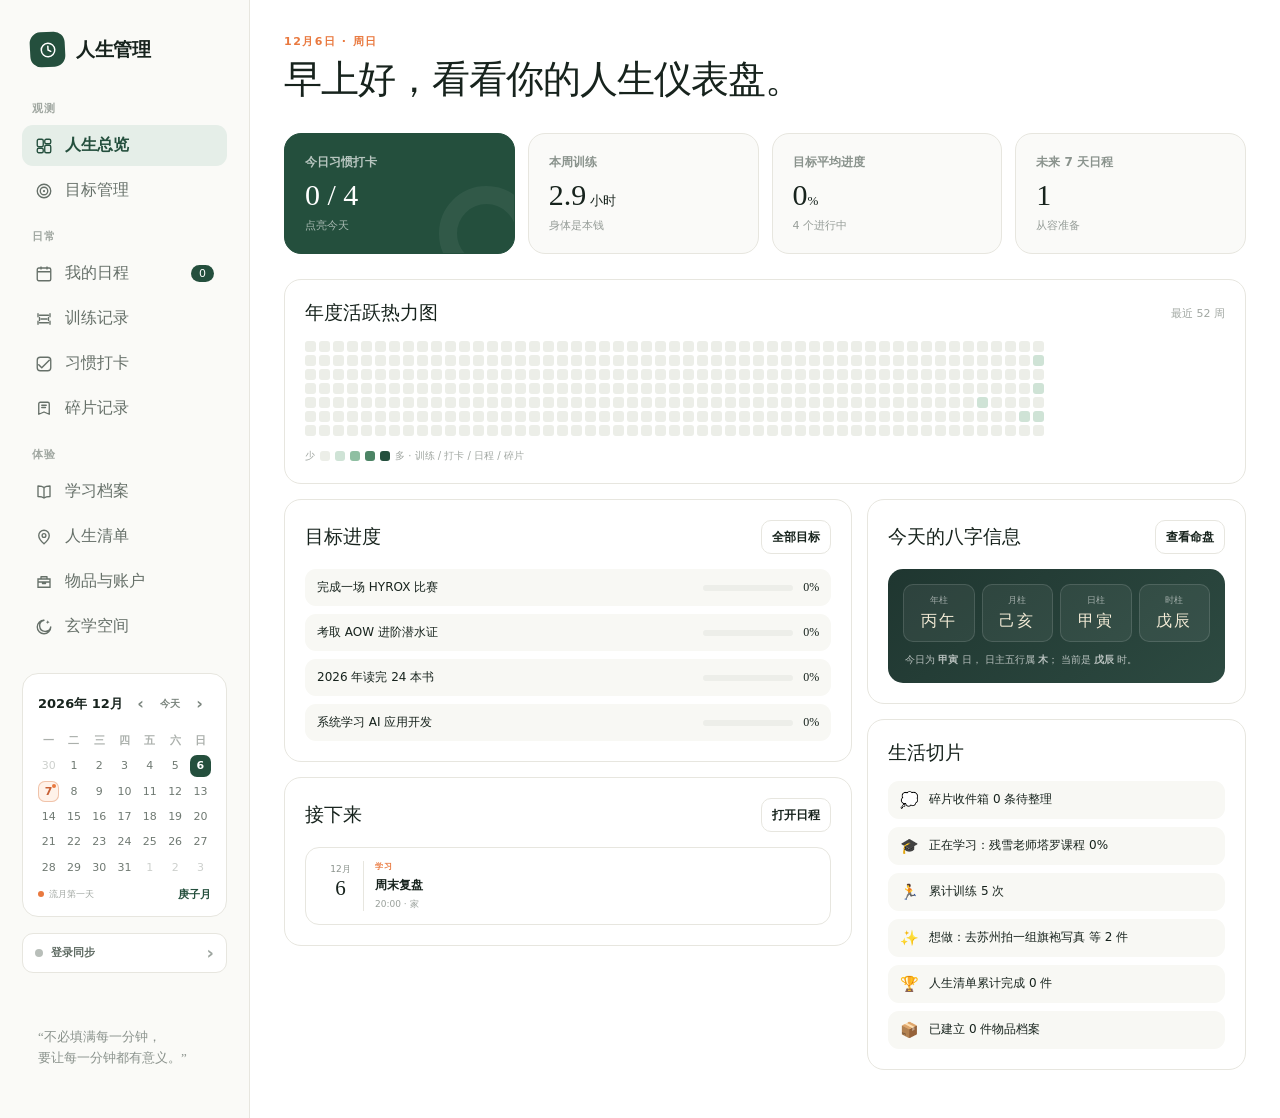
==== commit 8cb459f8: "Add inventory and encrypted account vault Co-authored-by: Echo-CodePulse <wjy11260105@users.noreply." ====
--- a/index.html
+++ b/index.html
@@ -3,916 +3,138 @@
 <head>
   <meta charset="UTF-8">
   <meta name="viewport" content="width=device-width, initial-scale=1.0">
-  <meta name="theme-color" content="#f7f8fa">
-  <title>拾光 · 我的学习空间</title>
-  <style>
-    :root {
-      --ink: #1f2329;
-      --muted: #8f959e;
-      --line: #e8eaed;
-      --canvas: #f7f8fa;
-      --paper: #fff;
-      --blue: #3370ff;
-      --blue-soft: #eaf0ff;
-      --violet: #7c5cfc;
-      --green: #20a162;
-      --orange: #f08c46;
-      --shadow: 0 16px 40px rgba(31, 35, 41, .10);
-    }
-
-    * { box-sizing: border-box; }
-    html { scroll-behavior: smooth; }
-    body {
-      margin: 0;
-      min-height: 100vh;
-      color: var(--ink);
-      background: var(--canvas);
-      font-family: Inter, "PingFang SC", "Microsoft YaHei", system-ui, sans-serif;
-      -webkit-font-smoothing: antialiased;
-    }
-    button, input, textarea, select { color: inherit; font: inherit; }
-    button { cursor: pointer; }
-    svg { display: block; }
-
-    .app {
-      display: grid;
-      grid-template-columns: 250px minmax(560px, 1fr) 310px;
-      min-height: 100vh;
-      background: var(--paper);
-    }
-
-    /* Sidebar */
-    .sidebar {
-      position: sticky;
-      top: 0;
-      display: flex;
-      flex-direction: column;
-      height: 100vh;
-      padding: 20px 14px;
-      border-right: 1px solid var(--line);
-      background: #f7f8fa;
-    }
-    .brand {
-      display: flex;
-      align-items: center;
-      gap: 10px;
-      padding: 0 8px 18px;
-      font-size: 17px;
-      font-weight: 750;
-    }
-    .brand-mark {
-      display: grid;
-      place-items: center;
-      width: 34px;
-      height: 34px;
-      color: #fff;
-      background: linear-gradient(145deg, #3370ff, #6a8dff);
-      border-radius: 10px;
-      box-shadow: 0 7px 16px rgba(51,112,255,.22);
-    }
-    .search {
-      position: relative;
-      margin-bottom: 18px;
-    }
-    .search svg {
-      position: absolute;
-      top: 50%;
-      left: 12px;
-      width: 16px;
-      color: #9da2aa;
-      transform: translateY(-50%);
-    }
-    .search input {
-      width: 100%;
-      height: 38px;
-      padding: 0 34px 0 36px;
-      border: 1px solid transparent;
-      border-radius: 9px;
-      outline: none;
-      background: #ebeef2;
-      font-size: 13px;
-      transition: .2s;
-    }
-    .search input:focus { border-color: #b7c8ff; background: #fff; box-shadow: 0 0 0 3px #eaf0ff; }
-    .shortcut {
-      position: absolute;
-      top: 50%;
-      right: 10px;
-      color: #afb3ba;
-      font-size: 11px;
-      transform: translateY(-50%);
-    }
-    .nav { display: grid; gap: 3px; }
-    .nav-item {
-      display: flex;
-      align-items: center;
-      gap: 11px;
-      width: 100%;
-      padding: 9px 11px;
-      border: 0;
-      border-radius: 8px;
-      color: #646a73;
-      background: transparent;
-      text-align: left;
-    }
-    .nav-item:hover, .nav-item.active { color: #245bdb; background: var(--blue-soft); }
-    .nav-item.active { font-weight: 650; }
-    .nav-item svg { width: 17px; }
-    .count {
-      min-width: 20px;
-      margin-left: auto;
-      color: #9ca1a9;
-      font-size: 11px;
-      text-align: center;
-    }
-    .nav-item.active .count { color: #5e83df; }
-    .section-head {
-      display: flex;
-      align-items: center;
-      justify-content: space-between;
-      margin: 22px 8px 8px;
-      color: #8f959e;
-      font-size: 11px;
-      font-weight: 650;
-      letter-spacing: .3px;
-    }
-    .tiny-btn {
-      display: grid;
-      place-items: center;
-      width: 23px;
-      height: 23px;
-      border: 0;
-      border-radius: 6px;
-      color: #8f959e;
-      background: transparent;
-      font-size: 18px;
-    }
-    .tiny-btn:hover { color: var(--ink); background: #e6e8eb; }
-    .spaces { display: grid; gap: 2px; }
-    .space-item {
-      display: flex;
-      align-items: center;
-      gap: 9px;
-      padding: 8px 10px;
-      border-radius: 8px;
-      color: #5f656d;
-      font-size: 13px;
-    }
-    .space-item:hover { background: #eef0f3; }
-    .emoji { width: 21px; text-align: center; }
-    .sidebar-bottom {
-      margin-top: auto;
-      padding: 14px 8px 2px;
-      border-top: 1px solid var(--line);
-    }
-    .profile { display: flex; align-items: center; gap: 10px; }
-    .avatar {
-      display: grid;
-      place-items: center;
-      width: 32px;
-      height: 32px;
-      border-radius: 50%;
-      color: #fff;
-      background: linear-gradient(145deg, #8b6cf6, #5f47cd);
-      font-size: 12px;
-      font-weight: 700;
-    }
-    .profile strong { display: block; font-size: 12px; }
-    .profile span { color: #9ca1a9; font-size: 10px; }
-
-    /* Main document */
-    .main { min-width: 0; background: #fff; }
-    .topbar {
-      position: sticky;
-      top: 0;
-      z-index: 5;
-      display: flex;
-      align-items: center;
-      justify-content: space-between;
-      height: 58px;
-      padding: 0 28px;
-      border-bottom: 1px solid var(--line);
-      background: rgba(255,255,255,.94);
-      backdrop-filter: blur(12px);
-    }
-    .breadcrumb {
-      display: flex;
-      align-items: center;
-      gap: 7px;
-      min-width: 0;
-      color: #8f959e;
-      font-size: 12px;
-    }
-    .breadcrumb strong {
-      max-width: 240px;
-      overflow: hidden;
-      color: #4d5158;
-      font-weight: 550;
-      text-overflow: ellipsis;
-      white-space: nowrap;
-    }
-    .actions { display: flex; align-items: center; gap: 8px; }
-    .icon-btn, .outline-btn, .primary-btn {
-      display: inline-flex;
-      align-items: center;
-      justify-content: center;
-      gap: 7px;
-      height: 34px;
-      border-radius: 8px;
-      transition: .18s;
-    }
-    .icon-btn {
-      width: 34px;
-      border: 0;
-      color: #646a73;
-      background: transparent;
-    }
-    .icon-btn:hover, .outline-btn:hover { background: #f1f2f4; }
-    .icon-btn svg { width: 18px; }
-    .outline-btn { padding: 0 12px; border: 1px solid var(--line); background: #fff; font-size: 12px; }
-    .primary-btn { padding: 0 14px; border: 0; color: #fff; background: var(--blue); font-size: 12px; font-weight: 650; }
-    .primary-btn:hover { background: #2864ea; transform: translateY(-1px); }
-    .document {
-      width: min(780px, calc(100% - 70px));
-      margin: 0 auto;
-      padding: 48px 0 100px;
-    }
-    .cover {
-      position: relative;
-      height: 144px;
-      margin-bottom: -32px;
-      overflow: hidden;
-      border-radius: 16px;
-      background:
-        radial-gradient(circle at 78% 24%, rgba(255,255,255,.5) 0 3%, transparent 3.3%),
-        linear-gradient(115deg, #e9f0ff, #f1edff 56%, #fff2e8);
-    }
-    .cover::after {
-      position: absolute;
-      right: 9%;
-      bottom: -44px;
-      width: 170px;
-      height: 170px;
-      border: 30px solid rgba(255,255,255,.38);
-      border-radius: 50%;
-      content: "";
-    }
-    .doc-icon {
-      position: relative;
-      z-index: 1;
-      display: grid;
-      place-items: center;
-      width: 66px;
-      height: 66px;
-      margin-left: 27px;
-      border: 5px solid #fff;
-      border-radius: 16px;
-      background: #fff6df;
-      box-shadow: 0 8px 20px rgba(37,42,49,.10);
-      font-size: 34px;
-    }
-    .title-input {
-      width: 100%;
-      margin: 23px 0 10px;
-      padding: 0;
-      border: 0;
-      outline: none;
-      color: #1f2329;
-      background: transparent;
-      font-size: clamp(30px, 4vw, 42px);
-      font-weight: 780;
-      letter-spacing: -1.4px;
-    }
-    .doc-meta {
-      display: flex;
-      align-items: center;
-      gap: 9px;
-      margin-bottom: 30px;
-      color: #a0a5ad;
-      font-size: 11px;
-    }
-    .status-dot { width: 6px; height: 6px; border-radius: 50%; background: #34b675; }
-    .editor-toolbar {
-      position: sticky;
-      top: 71px;
-      z-index: 3;
-      display: flex;
-      align-items: center;
-      gap: 3px;
-      width: max-content;
-      max-width: 100%;
-      margin-bottom: 26px;
-      padding: 5px;
-      overflow-x: auto;
-      border: 1px solid var(--line);
-      border-radius: 10px;
-      background: rgba(255,255,255,.96);
-      box-shadow: 0 7px 22px rgba(31,35,41,.07);
-    }
-    .tool {
-      flex: 0 0 auto;
-      min-width: 30px;
-      height: 30px;
-      padding: 0 8px;
-      border: 0;
-      border-radius: 6px;
-      background: transparent;
-      font-size: 12px;
-    }
-    .tool:hover { background: #f1f2f4; }
-    .tool-divider { width: 1px; height: 19px; margin: 0 3px; background: var(--line); }
-    .editor {
-      min-height: 430px;
-      outline: none;
-      color: #373b42;
-      font-size: 15px;
-      line-height: 1.85;
-    }
-    .editor h2 { margin: 30px 0 9px; color: #20242a; font-size: 23px; line-height: 1.4; }
-    .editor h3 { margin: 24px 0 7px; font-size: 18px; }
-    .editor p { margin: 8px 0; }
-    .editor ul, .editor ol { padding-left: 25px; }
-    .editor li { margin: 5px 0; padding-left: 3px; }
-    .editor blockquote {
-      margin: 16px 0;
-      padding: 11px 15px;
-      border-left: 3px solid #7398f7;
-      color: #5f6570;
-      background: #f5f8ff;
-      border-radius: 0 8px 8px 0;
-    }
-    .editor a { color: #245bdb; text-decoration: none; }
-    .editor:empty::before { color: #c0c4ca; content: "输入 / 开始记录今天的学习…"; }
-
-    /* Resource panel */
-    .resources {
-      position: sticky;
-      top: 0;
-      height: 100vh;
-      padding: 22px 20px;
-      overflow-y: auto;
-      border-left: 1px solid var(--line);
-      background: #fbfbfc;
-    }
-    .resource-head { display: flex; align-items: center; justify-content: space-between; margin-bottom: 19px; }
-    .resource-head h2 { margin: 0; font-size: 15px; }
-    .resource-head span { color: #9ca1a9; font-size: 11px; }
-    .progress-card {
-      margin-bottom: 22px;
-      padding: 16px;
-      border: 1px solid #dfe6fa;
-      border-radius: 13px;
-      background: linear-gradient(145deg, #f3f6ff, #fff);
-    }
-    .progress-top { display: flex; justify-content: space-between; margin-bottom: 12px; font-size: 11px; }
-    .progress-top strong { color: #335da8; }
-    .progress-bar { height: 6px; overflow: hidden; border-radius: 4px; background: #dfe7fa; }
-    .progress-bar span { display: block; width: 68%; height: 100%; border-radius: inherit; background: linear-gradient(90deg, #3370ff, #7699f7); }
-    .tabs { display: flex; gap: 16px; margin-bottom: 14px; border-bottom: 1px solid var(--line); }
-    .tab {
-      position: relative;
-      padding: 0 1px 10px;
-      border: 0;
-      color: #8f959e;
-      background: transparent;
-      font-size: 12px;
-    }
-    .tab.active { color: #245bdb; font-weight: 650; }
-    .tab.active::after {
-      position: absolute;
-      right: 0;
-      bottom: -1px;
-      left: 0;
-      height: 2px;
-      border-radius: 2px;
-      background: var(--blue);
-      content: "";
-    }
-    .resource-list { display: grid; gap: 10px; }
-    .resource-card {
-      position: relative;
-      padding: 13px;
-      border: 1px solid var(--line);
-      border-radius: 11px;
-      background: #fff;
-      transition: .18s;
-    }
-    .resource-card:hover { border-color: #ccd8f7; box-shadow: 0 8px 22px rgba(31,35,41,.06); transform: translateY(-1px); }
-    .resource-type { display: flex; align-items: center; gap: 7px; margin-bottom: 9px; color: #9ca1a9; font-size: 9px; font-weight: 700; letter-spacing: .5px; }
-    .type-icon {
-      display: grid;
-      place-items: center;
-      width: 22px;
-      height: 22px;
-      border-radius: 6px;
-      background: #edf2ff;
-      font-size: 12px;
-    }
-    .resource-card h3 { margin: 0 22px 6px 0; font-size: 13px; line-height: 1.45; }
-    .resource-card p {
-      display: -webkit-box;
-      margin: 0 0 10px;
-      overflow: hidden;
-      color: #8f959e;
-      font-size: 10px;
-      line-height: 1.5;
-      -webkit-box-orient: vertical;
-      -webkit-line-clamp: 2;
-    }
-    .resource-card a { color: inherit; text-decoration: none; }
-    .tags { display: flex; flex-wrap: wrap; gap: 5px; }
-    .tag { padding: 3px 6px; border-radius: 5px; color: #69717d; background: #f1f2f4; font-size: 9px; }
-    .star {
-      position: absolute;
-      top: 11px;
-      right: 10px;
-      border: 0;
-      color: #c4c7cc;
-      background: transparent;
-      font-size: 17px;
-    }
-    .star.active { color: #f5a623; }
-    .empty { padding: 32px 8px; color: #a8adb4; font-size: 11px; line-height: 1.7; text-align: center; }
-    .add-resource {
-      width: 100%;
-      height: 38px;
-      margin-top: 12px;
-      border: 1px dashed #cbd0d8;
-      border-radius: 9px;
-      color: #6b727c;
-      background: transparent;
-      font-size: 11px;
-    }
-    .add-resource:hover { color: #245bdb; border-color: #8ba8ed; background: #f6f8ff; }
-
-    /* Dialogs */
-    .backdrop {
-      position: fixed;
-      inset: 0;
-      z-index: 20;
-      display: grid;
-      place-items: center;
-      padding: 20px;
-      visibility: hidden;
-      background: rgba(31,35,41,.42);
-      opacity: 0;
-      backdrop-filter: blur(4px);
-      transition: .2s;
-    }
-    .backdrop.open { visibility: visible; opacity: 1; }
-    .modal {
-      width: min(480px, 100%);
-      padding: 25px;
-      border-radius: 16px;
-      background: #fff;
-      box-shadow: var(--shadow);
-      transform: translateY(10px);
-      transition: .2s;
-    }
-    .open .modal { transform: none; }
-    .modal-head { display: flex; align-items: center; justify-content: space-between; margin-bottom: 22px; }
-    .modal-head h2 { margin: 0; font-size: 19px; }
-    .form { display: grid; gap: 14px; }
-    .field { display: grid; gap: 6px; }
-    .field label { color: #646a73; font-size: 11px; font-weight: 650; }
-    .field input, .field textarea, .field select {
-      width: 100%;
-      border: 1px solid #dfe1e5;
-      border-radius: 8px;
-      outline: none;
-      background: #fff;
-    }
-    .field input, .field select { height: 40px; padding: 0 11px; }
-    .field textarea { min-height: 72px; padding: 10px 11px; resize: vertical; }
-    .field input:focus, .field textarea:focus { border-color: #7e9bea; box-shadow: 0 0 0 3px #edf2ff; }
-    .modal-actions { display: flex; justify-content: flex-end; gap: 9px; margin-top: 20px; }
-    .toast {
-      position: fixed;
-      right: 25px;
-      bottom: 25px;
-      z-index: 30;
-      padding: 11px 16px;
-      border-radius: 9px;
-      color: #fff;
-      background: #30343b;
-      box-shadow: var(--shadow);
-      font-size: 11px;
-      opacity: 0;
-      transform: translateY(14px);
-      pointer-events: none;
-      transition: .22s;
-    }
-    .toast.show { opacity: 1; transform: none; }
-    .mobile-bar { display: none; }
-
-    @media (max-width: 1120px) {
-      .app { grid-template-columns: 230px 1fr; }
-      .resources {
-        position: fixed;
-        right: 0;
-        z-index: 10;
-        width: 310px;
-        box-shadow: -14px 0 35px rgba(31,35,41,.08);
-        transform: translateX(100%);
-        transition: .25s;
-      }
-      .resources.open { transform: none; }
-      #toggleResources { display: inline-flex; }
-    }
-    @media (min-width: 1121px) { #toggleResources { display: none; } }
-    @media (max-width: 760px) {
-      .app { display: block; padding-bottom: 62px; }
-      .sidebar { display: none; }
-      .topbar { padding: 0 15px; }
-      .breadcrumb span:first-child, .breadcrumb i { display: none; }
-      .actions .outline-btn { display: none; }
-      .document { width: calc(100% - 34px); padding-top: 24px; }
-      .cover { height: 112px; }
-      .title-input { font-size: 30px; }
-      .editor-toolbar { top: 66px; width: 100%; }
-      .resources { width: min(90vw, 330px); }
-      .mobile-bar {
-        position: fixed;
-        right: 12px;
-        bottom: 10px;
-        left: 12px;
-        z-index: 8;
-        display: flex;
-        align-items: center;
-        justify-content: space-around;
-        height: 52px;
-        border: 1px solid rgba(255,255,255,.7);
-        border-radius: 15px;
-        background: rgba(255,255,255,.95);
-        box-shadow: 0 8px 30px rgba(31,35,41,.13);
-        backdrop-filter: blur(12px);
-      }
-      .mobile-bar button { border: 0; color: #7d838c; background: transparent; font-size: 10px; }
-      .mobile-new { width: 38px; height: 38px; border-radius: 11px !important; color: #fff !important; background: var(--blue) !important; font-size: 20px !important; }
-    }
-  </style>
+  <meta name="theme-color" content="#f4f3ef">
+  <title>人生管理 · 观测并经营自己的每一天</title>
+  <link rel="stylesheet" href="assets/app.css">
 </head>
 <body>
   <div class="app">
-    <aside class="sidebar">
+    <aside class="sidebar" id="sidebar">
       <div class="brand">
-        <span class="brand-mark">
-          <svg width="19" height="19" viewBox="0 0 24 24" fill="none"><path d="M6 4.5A2.5 2.5 0 0 1 8.5 2H20v17H8.5A2.5 2.5 0 0 0 6 21.5v-17Z" stroke="currentColor" stroke-width="2"/><path d="M6 5H4v14.5A2.5 2.5 0 0 0 6.5 22H20" stroke="currentColor" stroke-width="2"/></svg>
+        <span class="brand-mark" aria-hidden="true">
+          <svg width="18" height="18" viewBox="0 0 24 24" fill="none"><circle cx="12" cy="12" r="9" stroke="currentColor" stroke-width="2"/><path d="M12 7v5l3.5 2" stroke="currentColor" stroke-width="2" stroke-linecap="round"/></svg>
         </span>
-        拾光学习库
+        人生管理
       </div>
-      <div class="search">
-        <svg viewBox="0 0 24 24" fill="none"><circle cx="11" cy="11" r="7" stroke="currentColor" stroke-width="2"/><path d="m16.5 16.5 4 4" stroke="currentColor" stroke-width="2" stroke-linecap="round"/></svg>
-        <input id="searchInput" placeholder="搜索笔记与材料" aria-label="搜索笔记与材料">
-        <span class="shortcut">⌘ K</span>
-      </div>
+      <p class="nav-label">观测</p>
       <nav class="nav" aria-label="主导航">
-        <button class="nav-item active" data-view="all">
-          <svg viewBox="0 0 24 24" fill="none"><path d="M4 5.5A1.5 1.5 0 0 1 5.5 4H19v16H5.5A1.5 1.5 0 0 1 4 18.5v-13Z" stroke="currentColor" stroke-width="1.8"/><path d="M8 8h7M8 12h8M8 16h5" stroke="currentColor" stroke-width="1.8" stroke-linecap="round"/></svg>
-          我的文档 <span class="count" id="docCount">0</span>
+        <button class="nav-item" data-nav="dashboard">
+          <svg viewBox="0 0 24 24" fill="none"><rect x="3" y="3" width="8" height="10" rx="2" stroke="currentColor" stroke-width="1.8"/><rect x="13" y="3" width="8" height="6" rx="2" stroke="currentColor" stroke-width="1.8"/><rect x="13" y="11" width="8" height="10" rx="2" stroke="currentColor" stroke-width="1.8"/><rect x="3" y="15" width="8" height="6" rx="2" stroke="currentColor" stroke-width="1.8"/></svg>
+          人生总览
         </button>
-        <button class="nav-item" data-view="recent">
-          <svg viewBox="0 0 24 24" fill="none"><circle cx="12" cy="12" r="9" stroke="currentColor" stroke-width="1.8"/><path d="M12 7v5l3 2" stroke="currentColor" stroke-width="1.8" stroke-linecap="round"/></svg>
-          最近浏览
-        </button>
-        <button class="nav-item" data-view="favorite">
-          <svg viewBox="0 0 24 24" fill="none"><path d="m12 3 2.8 5.7 6.2.9-4.5 4.4 1 6.2-5.5-2.9-5.5 2.9 1-6.2L3 9.6l6.2-.9L12 3Z" stroke="currentColor" stroke-width="1.8" stroke-linejoin="round"/></svg>
-          我的收藏 <span class="count" id="favoriteCount">0</span>
+        <button class="nav-item" data-nav="goals">
+          <svg viewBox="0 0 24 24" fill="none"><circle cx="12" cy="12" r="9" stroke="currentColor" stroke-width="1.8"/><circle cx="12" cy="12" r="5" stroke="currentColor" stroke-width="1.8"/><circle cx="12" cy="12" r="1.5" fill="currentColor"/></svg>
+          目标管理
         </button>
       </nav>
-      <div class="section-head"><span>文档列表</span><button class="tiny-btn" title="新建文档" id="sideNew">+</button></div>
-      <div class="spaces" id="docList"></div>
-      <div class="sidebar-bottom">
-        <div class="profile">
-          <div class="avatar">JY</div>
-          <div><strong>我的学习空间</strong><span>个人知识库 · 已同步</span></div>
+      <p class="nav-label">日常</p>
+      <nav class="nav" aria-label="日常导航">
+        <button class="nav-item" data-nav="schedule">
+          <svg viewBox="0 0 24 24" fill="none"><rect x="3" y="4" width="18" height="17" rx="2" stroke="currentColor" stroke-width="1.8"/><path d="M8 2v4M16 2v4M3 9h18" stroke="currentColor" stroke-width="1.8"/></svg>
+          我的日程 <span class="nav-count" id="navCountSchedule">0</span>
+        </button>
+        <button class="nav-item" data-nav="training">
+          <svg viewBox="0 0 24 24" fill="none"><path d="M6 7h12M4 5v4M20 5v4M8 12h8M6 10v4M18 10v4M6 17h12M4 15v4M20 15v4" stroke="currentColor" stroke-width="1.8" stroke-linecap="round"/></svg>
+          训练记录
+        </button>
+        <button class="nav-item" data-nav="habits">
+          <svg viewBox="0 0 24 24" fill="none"><path d="m5 13 4 4L19 7" stroke="currentColor" stroke-width="2" stroke-linecap="round" stroke-linejoin="round"/><rect x="3" y="3" width="18" height="18" rx="4" stroke="currentColor" stroke-width="1.8"/></svg>
+          习惯打卡
+        </button>
+        <button class="nav-item" data-nav="fragments">
+          <svg viewBox="0 0 24 24" fill="none"><path d="M7 3h10a2 2 0 0 1 2 2v14l-7-3-7 3V5a2 2 0 0 1 2-2Z" stroke="currentColor" stroke-width="1.8" stroke-linejoin="round"/><path d="M9 7h6M9 10h5" stroke="currentColor" stroke-width="1.8" stroke-linecap="round"/></svg>
+          碎片记录
+        </button>
+      </nav>
+      <p class="nav-label">体验</p>
+      <nav class="nav" aria-label="体验导航">
+        <button class="nav-item" data-nav="reading">
+          <svg viewBox="0 0 24 24" fill="none"><path d="M12 6c-2-1.6-4.5-2-8-2v14c3.5 0 6 .4 8 2 2-1.6 4.5-2 8-2V4c-3.5 0-6 .4-8 2Z" stroke="currentColor" stroke-width="1.8" stroke-linejoin="round"/><path d="M12 6v14" stroke="currentColor" stroke-width="1.8"/></svg>
+          学习档案
+        </button>
+        <button class="nav-item" data-nav="travel">
+          <svg viewBox="0 0 24 24" fill="none"><path d="M12 21s7-6 7-11a7 7 0 1 0-14 0c0 5 7 11 7 11Z" stroke="currentColor" stroke-width="1.8"/><circle cx="12" cy="10" r="2.5" stroke="currentColor" stroke-width="1.8"/></svg>
+          人生清单
+        </button>
+        <button class="nav-item" data-nav="assets">
+          <svg viewBox="0 0 24 24" fill="none"><path d="M4 8h16v11H4V8Z" stroke="currentColor" stroke-width="1.8"/><path d="M8 8V5h8v3M4 12h16M10 12v2h4v-2" stroke="currentColor" stroke-width="1.8" stroke-linejoin="round"/></svg>
+          物品与账户
+        </button>
+        <button class="nav-item" data-nav="mystic">
+          <svg viewBox="0 0 24 24" fill="none"><path d="M12 3a7.5 7.5 0 1 0 9 9 9 9 0 1 1-9-9Z" stroke="currentColor" stroke-width="1.8" stroke-linejoin="round"/><path d="M17 3l.7 1.8L19.5 5.5l-1.8.7L17 8l-.7-1.8-1.8-.7 1.8-.7L17 3Z" fill="currentColor"/></svg>
+          玄学空间
+        </button>
+      </nav>
+      <div class="mini-calendar">
+        <div class="mini-head">
+          <span id="miniMonth"></span>
+          <div class="mini-month-actions">
+            <button type="button" id="miniPrevMonth" aria-label="上一个月">‹</button>
+            <button type="button" class="mini-today-btn" id="miniTodayMonth">今天</button>
+            <button type="button" id="miniNextMonth" aria-label="下一个月">›</button>
+          </div>
+        </div>
+        <div class="mini-grid" id="miniGrid"></div>
+        <div class="mini-flow-footer">
+          <span class="mini-flow-legend"><i></i> 流月第一天</span>
+          <strong id="miniFlowMonthName"></strong>
         </div>
       </div>
+      <button class="sync-button" data-sync-button type="button">
+        <span class="sync-dot" data-sync-dot></span>
+        <span data-sync-label>登录同步</span>
+        <span class="sync-arrow">›</span>
+      </button>
+      <p class="quote">“不必填满每一分钟，<br>要让每一分钟都有意义。”</p>
     </aside>
 
     <main class="main">
-      <header class="topbar">
-        <div class="breadcrumb"><span>人工智能</span><i>/</i><strong id="crumbTitle">机器学习入门笔记</strong></div>
-        <div class="actions">
-          <button class="icon-btn" id="favoriteDoc" title="收藏文档" aria-label="收藏文档">☆</button>
-          <button class="outline-btn" id="newDoc">＋ 新建文档</button>
-          <button class="icon-btn" id="toggleResources" title="查看材料" aria-label="查看材料">
-            <svg viewBox="0 0 24 24" fill="none"><path d="M8 4H5a2 2 0 0 0-2 2v13a2 2 0 0 0 2 2h13a2 2 0 0 0 2-2v-3M11 13 21 3M15 3h6v6" stroke="currentColor" stroke-width="1.8" stroke-linecap="round" stroke-linejoin="round"/></svg>
-          </button>
-          <button class="primary-btn" id="saveBtn">保存</button>
-        </div>
-      </header>
-
-      <article class="document">
-        <div class="cover"></div>
-        <div class="doc-icon" id="docIcon">🧠</div>
-        <input class="title-input" id="titleInput" maxlength="60" aria-label="文档标题">
-        <div class="doc-meta">
-          <span class="status-dot"></span>
-          <span id="saveStatus">所有更改已保存</span>
-          <span>·</span>
-          <span id="updatedAt">刚刚更新</span>
-        </div>
-        <div class="editor-toolbar" aria-label="编辑工具栏">
-          <button class="tool" data-command="formatBlock" data-value="p">正文</button>
-          <span class="tool-divider"></span>
-          <button class="tool" data-command="bold" title="加粗"><b>B</b></button>
-          <button class="tool" data-command="italic" title="斜体"><i>I</i></button>
-          <button class="tool" data-command="formatBlock" data-value="h2">H2</button>
-          <span class="tool-divider"></span>
-          <button class="tool" data-command="insertUnorderedList" title="无序列表">☷</button>
-          <button class="tool" data-command="insertOrderedList" title="有序列表">1.</button>
-          <button class="tool" data-command="formatBlock" data-value="blockquote" title="引用">❝</button>
-          <button class="tool" id="linkTool" title="插入链接">🔗</button>
-        </div>
-        <div class="editor" id="editor" contenteditable="true" spellcheck="true" aria-label="文档内容"></div>
-      </article>
+      <div class="mobile-head">
+        <nav class="mobile-tabs" id="mobileTabs" aria-label="移动端导航"></nav>
+        <button class="mobile-sync" data-sync-button type="button" aria-label="云同步">
+          <span class="sync-dot" data-sync-dot></span>
+          <span data-sync-label>登录同步</span>
+        </button>
+      </div>
+      <div id="viewRoot"></div>
     </main>
-
-    <aside class="resources" id="resources">
-      <div class="resource-head"><h2>学习材料</h2><span><b id="resourceCount">0</b> 项</span></div>
-      <div class="progress-card">
-        <div class="progress-top"><strong>本周学习进度</strong><span>68%</span></div>
-        <div class="progress-bar"><span></span></div>
-      </div>
-      <div class="tabs">
-        <button class="tab active" data-tab="all">全部</button>
-        <button class="tab" data-tab="article">文章</button>
-        <button class="tab" data-tab="video">视频</button>
-        <button class="tab" data-tab="course">课程</button>
-      </div>
-      <div class="resource-list" id="resourceList"></div>
-      <button class="add-resource" id="addResource">＋ 添加学习材料</button>
-    </aside>
   </div>
 
-  <nav class="mobile-bar">
-    <button>文档</button>
-    <button>空间</button>
-    <button class="mobile-new" id="mobileNew">＋</button>
-    <button id="mobileResources">材料</button>
-    <button>我的</button>
-  </nav>
-
-  <div class="backdrop" id="resourceModal" role="dialog" aria-modal="true" aria-labelledby="modalTitle">
+  <div class="modal-backdrop" id="modal" role="dialog" aria-modal="true" aria-labelledby="modalTitle">
     <div class="modal">
-      <div class="modal-head"><h2 id="modalTitle">添加学习材料</h2><button class="icon-btn" id="closeModal" aria-label="关闭">✕</button></div>
-      <form id="resourceForm">
-        <div class="form">
-          <div class="field"><label for="resourceTitle">材料名称</label><input id="resourceTitle" required maxlength="70" placeholder="例如：机器学习基础教程"></div>
-          <div class="field"><label for="resourceUrl">链接地址</label><input id="resourceUrl" type="url" required placeholder="https://"></div>
-          <div class="field"><label for="resourceType">材料类型</label><select id="resourceType"><option value="article">文章</option><option value="video">视频</option><option value="course">课程</option></select></div>
-          <div class="field"><label for="resourceNote">摘要</label><textarea id="resourceNote" maxlength="150" placeholder="记录推荐理由或核心内容"></textarea></div>
-          <div class="field"><label for="resourceTags">标签</label><input id="resourceTags" maxlength="50" placeholder="用逗号分隔，如：入门, 算法"></div>
+      <div class="modal-head">
+        <h3 id="modalTitle"></h3>
+        <button class="icon-btn" id="closeModal" aria-label="关闭">
+          <svg width="17" height="17" viewBox="0 0 24 24" fill="none"><path d="m6 6 12 12M18 6 6 18" stroke="currentColor" stroke-width="2" stroke-linecap="round"/></svg>
+        </button>
+      </div>
+      <form id="modalForm">
+        <div class="form-grid" id="modalBody"></div>
+        <div class="modal-actions">
+          <button type="button" class="ghost-btn delete-btn" id="modalDelete">删除</button>
+          <div class="right-actions">
+            <button type="button" class="ghost-btn" id="modalCancel">取消</button>
+            <button type="submit" class="primary-btn" id="modalSubmit">保存</button>
+          </div>
         </div>
-        <div class="modal-actions"><button type="button" class="outline-btn" id="cancelModal">取消</button><button type="submit" class="primary-btn">添加材料</button></div>
       </form>
     </div>
   </div>
   <div class="toast" id="toast" role="status"></div>
+  <div class="flow-month-tooltip" id="flowMonthTooltip" role="status"></div>
 
-  <script>
-    (() => {
-      const DOC_KEY = "shiguang-documents-v1";
-      const RESOURCE_KEY = "shiguang-resources-v1";
-      const uid = () => crypto.randomUUID ? crypto.randomUUID() : `${Date.now()}-${Math.random()}`;
-      const el = id => document.getElementById(id);
-      const esc = value => String(value || "").replace(/[&<>"']/g, char => ({ "&": "&amp;", "<": "&lt;", ">": "&gt;", '"': "&quot;", "'": "&#039;" }[char]));
-      const typeNames = { article: "文章", video: "视频", course: "课程" };
-      const typeIcons = { article: "📄", video: "▶", course: "🎓" };
-
-      const sampleDocs = [{
-        id: uid(), title: "机器学习入门笔记", icon: "🧠", favorite: true, updatedAt: Date.now(),
-        content: `<p>机器学习不是让计算机“像人一样思考”，而是让它从数据中发现规律，并对新问题作出预测。</p><blockquote>学习目标：建立完整的知识框架，而不只是记住零散概念。</blockquote><h2>一、什么是机器学习？</h2><p>传统编程由人编写规则，机器学习则通过数据训练模型。一个完整流程通常包含：</p><ul><li><b>准备数据</b> — 收集、清洗并理解数据</li><li><b>选择模型</b> — 根据任务选择合适的算法</li><li><b>训练与评估</b> — 用指标判断模型是否有效</li></ul><h2>二、核心学习路径</h2><ol><li>掌握 Python 与基础数学</li><li>理解监督学习、无监督学习</li><li>完成一个端到端的小项目</li></ol><h2>三、今日思考</h2><p>模型的价值不只取决于精度，还取决于它是否真正解决了问题。</p>`
-      }];
-      const sampleResources = [
-        { id: uid(), title: "Google 机器学习速成课程", url: "https://developers.google.com/machine-learning/crash-course", type: "course", note: "包含视频、可视化和练习的实用入门课程。", tags: ["入门", "官方课程"], favorite: true },
-        { id: uid(), title: "神经网络到底在做什么？", url: "https://www.youtube.com/watch?v=aircAruvnKk", type: "video", note: "3Blue1Brown 用直观动画解释神经网络。", tags: ["神经网络", "可视化"], favorite: false },
-        { id: uid(), title: "Scikit-learn 用户指南", url: "https://scikit-learn.org/stable/user_guide.html", type: "article", note: "常用算法、数据预处理与模型评估参考。", tags: ["Python", "工具"], favorite: false }
-      ];
-
-      function load(key, fallback) {
-        try {
-          const data = JSON.parse(localStorage.getItem(key));
-          return Array.isArray(data) && data.length ? data : fallback;
-        } catch { return fallback; }
-      }
-
-      let docs = load(DOC_KEY, sampleDocs);
-      let resources = load(RESOURCE_KEY, sampleResources);
-      let currentDoc = docs[0];
-      let activeTab = "all";
-      let activeDocView = "all";
-      let dirty = false;
-      let toastTimer;
-
-      function persist() {
-        localStorage.setItem(DOC_KEY, JSON.stringify(docs));
-        localStorage.setItem(RESOURCE_KEY, JSON.stringify(resources));
-      }
-
-      function toast(message) {
-        el("toast").textContent = message;
-        el("toast").classList.add("show");
-        clearTimeout(toastTimer);
-        toastTimer = setTimeout(() => el("toast").classList.remove("show"), 1900);
-      }
-
-      function updateCounts() {
-        el("docCount").textContent = docs.length;
-        el("favoriteCount").textContent = docs.filter(item => item.favorite).length;
-        el("resourceCount").textContent = resources.length;
-      }
-
-      function renderDocList() {
-        const term = el("searchInput").value.trim().toLowerCase();
-        let visible = docs.filter(doc => !term || `${doc.title} ${doc.content.replace(/<[^>]+>/g, " ")}`.toLowerCase().includes(term));
-        if (activeDocView === "favorite") visible = visible.filter(doc => doc.favorite);
-        if (activeDocView === "recent") visible = [...visible].sort((a, b) => b.updatedAt - a.updatedAt).slice(0, 6);
-        el("docList").innerHTML = visible.length ? visible.map(doc => `
-          <button class="nav-item ${doc.id === currentDoc.id ? "active" : ""}" data-doc-id="${doc.id}">
-            <span class="emoji">${esc(doc.icon || "📝")}</span>
-            <span style="overflow:hidden;text-overflow:ellipsis;white-space:nowrap">${esc(doc.title)}</span>
-            ${doc.favorite ? `<span class="count" style="color:#f5a623">★</span>` : ""}
-          </button>`).join("") : `<div class="empty">暂无匹配文档</div>`;
-        document.querySelectorAll("[data-doc-id]").forEach(button => button.addEventListener("click", () => {
-          if (dirty) saveDoc(false);
-          currentDoc = docs.find(doc => doc.id === button.dataset.docId);
-          renderDoc();
-          renderDocList();
-        }));
-      }
-
-      function renderDoc() {
-        el("titleInput").value = currentDoc.title;
-        el("editor").innerHTML = currentDoc.content;
-        el("docIcon").textContent = currentDoc.icon || "📝";
-        el("crumbTitle").textContent = currentDoc.title;
-        el("favoriteDoc").textContent = currentDoc.favorite ? "★" : "☆";
-        el("favoriteDoc").style.color = currentDoc.favorite ? "#f5a623" : "";
-        el("updatedAt").textContent = "刚刚更新";
-        dirty = false;
-      }
-
-      function saveDoc(showToast = true) {
-        currentDoc.title = el("titleInput").value.trim() || "无标题文档";
-        currentDoc.content = el("editor").innerHTML;
-        currentDoc.updatedAt = Date.now();
-        el("titleInput").value = currentDoc.title;
-        el("crumbTitle").textContent = currentDoc.title;
-        el("saveStatus").textContent = "所有更改已保存";
-        dirty = false;
-        persist();
-        renderDocList();
-        if (showToast) toast("文档已保存");
-      }
-
-      function renderResources() {
-        const term = el("searchInput").value.trim().toLowerCase();
-        const visible = resources.filter(item => {
-          const tabMatch = activeTab === "all" || item.type === activeTab;
-          const text = `${item.title} ${item.note} ${item.tags.join(" ")}`.toLowerCase();
-          return tabMatch && (!term || text.includes(term));
-        });
-        el("resourceList").innerHTML = visible.length ? visible.map(item => `
-          <article class="resource-card">
-            <button class="star ${item.favorite ? "active" : ""}" data-star="${item.id}" aria-label="收藏">${item.favorite ? "★" : "☆"}</button>
-            <a href="${esc(item.url)}" target="_blank" rel="noopener noreferrer">
-              <div class="resource-type"><span class="type-icon">${typeIcons[item.type]}</span>${typeNames[item.type]}</div>
-              <h3>${esc(item.title)}</h3>
-              <p>${esc(item.note || "点击打开并开始学习")}</p>
-              <div class="tags">${item.tags.map(tag => `<span class="tag"># ${esc(tag)}</span>`).join("")}</div>
-            </a>
-          </article>`).join("") : `<div class="empty">没有找到相关材料<br>试试其他关键词吧</div>`;
-        document.querySelectorAll("[data-star]").forEach(button => button.addEventListener("click", event => {
-          event.preventDefault();
-          const item = resources.find(resource => resource.id === button.dataset.star);
-          item.favorite = !item.favorite;
-          persist();
-          renderResources();
-          updateCounts();
-        }));
-      }
-
-      function newDocument() {
-        if (dirty) saveDoc(false);
-        const doc = { id: uid(), title: "无标题文档", icon: "📝", favorite: false, updatedAt: Date.now(), content: "<h2>开始记录</h2><p><br></p>" };
-        docs.unshift(doc);
-        currentDoc = doc;
-        persist();
-        renderDoc();
-        renderDocList();
-        updateCounts();
-        el("titleInput").focus();
-        el("titleInput").select();
-        toast("已创建新文档");
-      }
-
-      function openModal() {
-        el("resourceForm").reset();
-        el("resourceModal").classList.add("open");
-        setTimeout(() => el("resourceTitle").focus(), 80);
-      }
-
-      function closeModal() { el("resourceModal").classList.remove("open"); }
-      function markDirty() {
-        dirty = true;
-        el("saveStatus").textContent = "正在编辑…";
-      }
-
-      el("saveBtn").addEventListener("click", () => saveDoc());
-      el("titleInput").addEventListener("input", markDirty);
-      el("editor").addEventListener("input", markDirty);
-      el("newDoc").addEventListener("click", newDocument);
-      el("sideNew").addEventListener("click", newDocument);
-      el("mobileNew").addEventListener("click", newDocument);
-      el("favoriteDoc").addEventListener("click", () => {
-        currentDoc.favorite = !currentDoc.favorite;
-        persist();
-        renderDoc();
-        renderDocList();
-        updateCounts();
-        toast(currentDoc.favorite ? "已收藏文档" : "已取消收藏");
-      });
-
-      document.querySelectorAll(".tool[data-command]").forEach(button => button.addEventListener("mousedown", event => {
-        event.preventDefault();
-        document.execCommand(button.dataset.command, false, button.dataset.value || null);
-        el("editor").focus();
-        markDirty();
-      }));
-      el("linkTool").addEventListener("mousedown", event => {
-        event.preventDefault();
-        const url = prompt("请输入链接地址：", "https://");
-        if (url && /^https?:\/\//i.test(url)) {
-          document.execCommand("createLink", false, url);
-          markDirty();
-        }
-      });
-
-      document.querySelectorAll(".tab").forEach(button => button.addEventListener("click", () => {
-        activeTab = button.dataset.tab;
-        document.querySelectorAll(".tab").forEach(tab => tab.classList.toggle("active", tab === button));
-        renderResources();
-      }));
-      el("searchInput").addEventListener("input", () => {
-        renderDocList();
-        renderResources();
-      });
-      document.querySelectorAll("[data-view]").forEach(button => button.addEventListener("click", () => {
-        activeDocView = button.dataset.view;
-        document.querySelectorAll("[data-view]").forEach(item => item.classList.toggle("active", item === button));
-        renderDocList();
-      }));
-      el("addResource").addEventListener("click", openModal);
-      el("closeModal").addEventListener("click", closeModal);
-      el("cancelModal").addEventListener("click", closeModal);
-      el("resourceModal").addEventListener("click", event => { if (event.target === el("resourceModal")) closeModal(); });
-      el("resourceForm").addEventListener("submit", event => {
-        event.preventDefault();
-        resources.unshift({
-          id: uid(),
-          title: el("resourceTitle").value.trim(),
-          url: el("resourceUrl").value.trim(),
-          type: el("resourceType").value,
-          note: el("resourceNote").value.trim(),
-          tags: el("resourceTags").value.split(/[,，]/).map(tag => tag.trim()).filter(Boolean),
-          favorite: false
-        });
-        persist();
-        closeModal();
-        activeTab = "all";
-        document.querySelectorAll(".tab").forEach(tab => tab.classList.toggle("active", tab.dataset.tab === "all"));
-        renderResources();
-        updateCounts();
-        toast("学习材料已添加");
-      });
-
-      function toggleResources() { el("resources").classList.toggle("open"); }
-      el("toggleResources").addEventListener("click", toggleResources);
-      el("mobileResources").addEventListener("click", toggleResources);
-      document.addEventListener("keydown", event => {
-        if (event.key === "Escape") {
-          closeModal();
-          el("resources").classList.remove("open");
-        }
-        if ((event.metaKey || event.ctrlKey) && event.key.toLowerCase() === "s") {
-          event.preventDefault();
-          saveDoc();
-        }
-        if ((event.metaKey || event.ctrlKey) && event.key.toLowerCase() === "k") {
-          event.preventDefault();
-          el("searchInput").focus();
-        }
-      });
-      window.addEventListener("beforeunload", () => { if (dirty) saveDoc(false); });
-
-      renderDoc();
-      renderDocList();
-      renderResources();
-      updateCounts();
-      persist();
-    })();
-  </script>
+  <script src="assets/common.js"></script>
+  <script src="assets/sync.js"></script>
+  <script src="assets/schedule.js"></script>
+  <script src="assets/goals.js"></script>
+  <script src="assets/training.js"></script>
+  <script src="assets/habits.js"></script>
+  <script src="assets/fragments.js"></script>
+  <script src="assets/life.js"></script>
+  <script src="assets/assets-vault.js"></script>
+  <script src="assets/lunar.js"></script>
+  <script src="assets/mystic.js"></script>
+  <script src="assets/dashboard.js"></script>
+  <script>App.init();</script>
 </body>
 </html>
--- a/assets/app.css
+++ b/assets/app.css
@@ -0,0 +1,1488 @@
+:root {
+  --ink: #17231d;
+  --muted: #768078;
+  --line: #e7e6df;
+  --paper: #fff;
+  --canvas: #f4f3ef;
+  --green: #244f3d;
+  --green-light: #e5eee8;
+  --orange: #e9793f;
+  --radius: 20px;
+  --shadow: 0 18px 48px rgba(30, 46, 38, .08);
+}
+
+* { box-sizing: border-box; }
+html { scroll-behavior: smooth; }
+body {
+  margin: 0;
+  min-height: 100vh;
+  color: var(--ink);
+  background: var(--canvas);
+  font-family: Inter, "PingFang SC", "Microsoft YaHei", system-ui, sans-serif;
+  -webkit-font-smoothing: antialiased;
+}
+button, input, select, textarea { font: inherit; }
+button { color: inherit; }
+svg { display: block; }
+
+.app {
+  display: grid;
+  grid-template-columns: 250px minmax(0, 1fr);
+  min-height: 100vh;
+  max-width: 1600px;
+  margin: 0 auto;
+  background: var(--paper);
+}
+
+/* ---------- 侧边栏 ---------- */
+.sidebar {
+  display: flex;
+  flex-direction: column;
+  padding: 32px 22px;
+  border-right: 1px solid var(--line);
+  background: #fafaf7;
+}
+.brand {
+  display: flex;
+  align-items: center;
+  gap: 11px;
+  margin-bottom: 34px;
+  padding: 0 8px;
+  font-size: 19px;
+  font-weight: 800;
+  letter-spacing: -.4px;
+}
+.brand-mark {
+  display: grid;
+  place-items: center;
+  width: 35px;
+  height: 35px;
+  color: white;
+  background: var(--green);
+  border-radius: 11px;
+  transform: rotate(-3deg);
+}
+.nav-label, .section-label {
+  margin: 18px 10px 9px;
+  color: #a0a7a1;
+  font-size: 11px;
+  font-weight: 750;
+  letter-spacing: 1.4px;
+  text-transform: uppercase;
+}
+.nav-label:first-of-type { margin-top: 0; }
+.nav { display: grid; gap: 4px; }
+.nav-item {
+  display: flex;
+  align-items: center;
+  gap: 12px;
+  width: 100%;
+  padding: 10px 13px;
+  border: 0;
+  border-radius: 11px;
+  color: #667069;
+  background: transparent;
+  cursor: pointer;
+  text-align: left;
+  transition: .2s ease;
+}
+.nav-item:hover, .nav-item.active {
+  color: var(--green);
+  background: var(--green-light);
+  font-weight: 700;
+}
+.nav-item svg { width: 18px; flex: 0 0 18px; }
+.nav-count {
+  min-width: 23px;
+  margin-left: auto;
+  padding: 2px 6px;
+  border-radius: 10px;
+  color: #fff;
+  background: var(--green);
+  font-size: 11px;
+  text-align: center;
+}
+
+.mini-calendar {
+  margin-top: 26px;
+  padding: 18px 15px 14px;
+  border: 1px solid var(--line);
+  border-radius: 16px;
+  background: #fff;
+}
+.mini-head {
+  display: flex;
+  align-items: center;
+  justify-content: space-between;
+  margin-bottom: 15px;
+  font-size: 13px;
+  font-weight: 750;
+}
+.mini-month-actions { display: flex; align-items: center; gap: 3px; }
+.mini-month-actions button {
+  display: grid;
+  place-items: center;
+  min-width: 23px;
+  height: 23px;
+  padding: 0 5px;
+  border: 0;
+  border-radius: 7px;
+  color: #7b857e;
+  background: transparent;
+  font-size: 16px;
+  cursor: pointer;
+  transition: .15s;
+}
+.mini-month-actions button:hover { color: var(--green); background: var(--green-light); }
+.mini-month-actions .mini-today-btn { font-size: 10px; font-weight: 700; }
+.mini-grid {
+  display: grid;
+  grid-template-columns: repeat(7, 1fr);
+  gap: 4px;
+  text-align: center;
+  font-size: 11px;
+}
+.mini-grid span, .mini-grid button {
+  display: grid;
+  place-items: center;
+  aspect-ratio: 1;
+  padding: 0;
+  border: 0;
+  border-radius: 7px;
+  color: #707a73;
+  background: transparent;
+  font-size: inherit;
+}
+.mini-grid button { cursor: pointer; }
+.mini-grid button:hover, .mini-grid button:focus-visible { background: #eef2ed; outline: none; }
+.mini-grid button.flow-month-start {
+  position: relative;
+  color: #c76035;
+  font-weight: 800;
+  background: #fff2e9;
+  box-shadow: inset 0 0 0 1px #f0c3aa;
+}
+.mini-grid button.flow-month-start::after {
+  position: absolute;
+  top: 3px;
+  right: 3px;
+  width: 4px;
+  height: 4px;
+  border-radius: 50%;
+  background: var(--orange);
+  content: "";
+}
+.mini-grid .dow { color: #abb0ac; font-weight: 700; }
+.mini-grid .muted-day { color: #cdd0cd; }
+.mini-grid .today { color: #fff; background: var(--green); font-weight: 800; }
+.mini-grid button.today.flow-month-start { color: #fff; background: var(--green); box-shadow: inset 0 0 0 2px #efae85; }
+.mini-flow-footer {
+  display: flex;
+  align-items: center;
+  justify-content: space-between;
+  margin-top: 9px;
+}
+.mini-flow-legend {
+  display: flex;
+  align-items: center;
+  gap: 5px;
+  color: #a2a8a3;
+  font-size: 9px;
+}
+.mini-flow-legend i {
+  width: 6px;
+  height: 6px;
+  border-radius: 50%;
+  background: var(--orange);
+}
+.mini-flow-footer strong {
+  color: var(--green);
+  font-family: Georgia, "Songti SC", serif;
+  font-size: 11px;
+  font-weight: 700;
+}
+
+.sync-button {
+  display: flex;
+  align-items: center;
+  gap: 8px;
+  width: 100%;
+  height: 40px;
+  margin-top: 16px;
+  padding: 0 12px;
+  border: 1px solid var(--line);
+  border-radius: 11px;
+  color: #5f6b63;
+  background: #fff;
+  font-size: 11px;
+  font-weight: 700;
+  cursor: pointer;
+  transition: .2s;
+}
+.sync-button:hover { border-color: #aebbb2; background: var(--green-light); }
+.sync-arrow { margin-left: auto; color: #9da59f; font-size: 18px; }
+.sync-dot {
+  display: inline-block;
+  flex: 0 0 8px;
+  width: 8px;
+  height: 8px;
+  border-radius: 50%;
+  background: #b8beb9;
+}
+.sync-dot.online { background: #4b9a6d; box-shadow: 0 0 0 3px rgba(75,154,109,.12); }
+.sync-dot.busy { background: #d9a13f; animation: syncPulse 1s infinite; }
+.sync-dot.error { background: #c65d56; }
+@keyframes syncPulse { 50% { opacity: .35; } }
+.quote {
+  margin-top: auto;
+  padding: 22px 16px 4px;
+  color: #8b938d;
+  font-family: Georgia, serif;
+  font-size: 13px;
+  line-height: 1.65;
+}
+
+/* ---------- 主区域 ---------- */
+.main {
+  min-width: 0;
+  padding: 34px 34px 48px;
+}
+.mobile-head { display: none; }
+.mobile-tabs { display: none; }
+.topbar {
+  display: flex;
+  align-items: center;
+  justify-content: space-between;
+  flex-wrap: wrap;
+  gap: 14px 20px;
+  margin-bottom: 28px;
+}
+.eyebrow {
+  margin: 0 0 5px;
+  color: var(--orange);
+  font-size: 11px;
+  font-weight: 800;
+  letter-spacing: 1.5px;
+  text-transform: uppercase;
+}
+h1 {
+  margin: 0;
+  font-family: Georgia, "Songti SC", serif;
+  font-size: clamp(26px, 3vw, 38px);
+  font-weight: 500;
+  letter-spacing: -1px;
+}
+h2.block-title {
+  margin: 0 0 13px;
+  font-size: 17px;
+}
+.top-actions { display: flex; align-items: center; gap: 10px; }
+.icon-btn, .ghost-btn, .primary-btn {
+  display: inline-flex;
+  align-items: center;
+  justify-content: center;
+  gap: 8px;
+  height: 42px;
+  border-radius: 12px;
+  cursor: pointer;
+  transition: .2s ease;
+}
+.icon-btn {
+  width: 42px;
+  border: 1px solid var(--line);
+  background: #fff;
+}
+.icon-btn:hover, .ghost-btn:hover { border-color: #bdc4be; background: #f7f8f6; }
+.ghost-btn {
+  padding: 0 15px;
+  border: 1px solid var(--line);
+  background: #fff;
+  font-size: 13px;
+  font-weight: 700;
+}
+.ghost-btn.small { height: 34px; padding: 0 10px; border-radius: 10px; font-size: 12px; }
+.primary-btn {
+  padding: 0 17px;
+  border: 0;
+  color: #fff;
+  background: var(--green);
+  box-shadow: 0 8px 20px rgba(36, 79, 61, .2);
+  font-size: 13px;
+  font-weight: 750;
+}
+.primary-btn:hover { transform: translateY(-1px); background: #193c2d; }
+
+/* ---------- 统计卡片 ---------- */
+.stats {
+  display: grid;
+  grid-template-columns: repeat(auto-fit, minmax(170px, 1fr));
+  gap: 13px;
+  margin-bottom: 25px;
+}
+.stat {
+  position: relative;
+  min-height: 108px;
+  padding: 20px;
+  overflow: hidden;
+  border: 1px solid var(--line);
+  border-radius: 17px;
+  background: #fafaf8;
+}
+.stat.primary { color: #fff; background: var(--green); border-color: var(--green); }
+.stat.clickable { cursor: pointer; transition: .2s; }
+.stat.clickable:hover { transform: translateY(-2px); box-shadow: 0 10px 24px rgba(30,46,38,.1); }
+.stat-label { color: #8a938d; font-size: 12px; font-weight: 650; }
+.primary .stat-label { color: rgba(255,255,255,.68); }
+.stat-value {
+  margin-top: 9px;
+  font-family: Georgia, serif;
+  font-size: 30px;
+  line-height: 1;
+}
+.stat-value small { font-size: 13px; }
+.stat-sub { margin-top: 8px; color: #969d98; font-size: 11px; }
+.primary .stat-sub { color: rgba(255,255,255,.6); }
+.stat-decoration {
+  position: absolute;
+  right: -20px;
+  bottom: -28px;
+  width: 95px;
+  height: 95px;
+  border: 18px solid rgba(255,255,255,.06);
+  border-radius: 50%;
+}
+
+/* ---------- 通用面板 / 列表 ---------- */
+.panel {
+  padding: 20px;
+  border: 1px solid var(--line);
+  border-radius: 17px;
+  background: #fff;
+}
+.panel + .panel { margin-top: 15px; }
+.panel-head {
+  display: flex;
+  align-items: center;
+  justify-content: space-between;
+  gap: 12px;
+  margin-bottom: 15px;
+}
+.panel-head h3 { margin: 0; font-family: Georgia, "Songti SC", serif; font-size: 19px; font-weight: 500; }
+.panel-head .hint { color: #a1a7a2; font-size: 11px; }
+.grid-2 { display: grid; grid-template-columns: 1fr 1fr; gap: 15px; align-items: start; }
+.grid-3 { display: grid; grid-template-columns: repeat(3, 1fr); gap: 15px; align-items: start; }
+.empty { padding: 28px 12px; color: #9da39e; font-size: 12px; text-align: center; }
+.badge {
+  display: inline-block;
+  padding: 3px 9px;
+  border-radius: 20px;
+  font-size: 10px;
+  font-weight: 750;
+  letter-spacing: .4px;
+}
+.progress { height: 6px; overflow: hidden; border-radius: 4px; background: #edeee9; }
+.progress span { display: block; height: 100%; border-radius: inherit; background: var(--green); transition: width .3s; }
+
+/* ---------- 筛选器 ---------- */
+.filters {
+  display: flex;
+  gap: 5px;
+  padding: 4px;
+  border-radius: 11px;
+  background: #f2f3ef;
+  overflow-x: auto;
+}
+.filter {
+  flex: 0 0 auto;
+  padding: 6px 11px;
+  border: 0;
+  border-radius: 8px;
+  color: #89918b;
+  background: transparent;
+  font-size: 11px;
+  cursor: pointer;
+  white-space: nowrap;
+}
+.filter.active { color: var(--ink); background: #fff; box-shadow: 0 2px 8px rgba(0,0,0,.06); font-weight: 700; }
+
+/* ---------- 日程模块 ---------- */
+.calendar-toolbar {
+  display: flex;
+  align-items: center;
+  justify-content: space-between;
+  flex-wrap: wrap;
+  gap: 14px;
+  margin-bottom: 13px;
+}
+.calendar-title { display: flex; align-items: center; gap: 12px; }
+.calendar-title h2 { margin: 0; font-size: 17px; }
+.week-nav { display: flex; gap: 5px; }
+.week-nav .icon-btn { width: 31px; height: 31px; border-radius: 9px; }
+.week {
+  display: grid;
+  grid-template-columns: repeat(7, minmax(92px, 1fr));
+  min-height: 360px;
+  border: 1px solid var(--line);
+  border-radius: var(--radius);
+  overflow-x: auto;
+  background: #fff;
+}
+.day {
+  min-width: 92px;
+  padding: 13px 7px;
+  border-right: 1px solid var(--line);
+}
+.day:last-child { border-right: 0; }
+.day.today { background: linear-gradient(180deg, #f3f7f4, #fff 38%); }
+.day-head { margin-bottom: 17px; text-align: center; }
+.day-name { color: #a0a7a2; font-size: 10px; font-weight: 750; }
+.day-number {
+  display: grid;
+  place-items: center;
+  width: 31px;
+  height: 31px;
+  margin: 6px auto 0;
+  border-radius: 50%;
+  font-family: Georgia, serif;
+  font-size: 16px;
+}
+.day.today .day-number { color: white; background: var(--green); }
+.day-events { display: grid; gap: 7px; }
+.event {
+  min-height: 62px;
+  padding: 9px 8px;
+  border: 0;
+  border-left: 3px solid;
+  border-radius: 9px;
+  text-align: left;
+  cursor: pointer;
+  transition: .18s ease;
+}
+.event:hover { transform: translateY(-2px); box-shadow: 0 6px 14px rgba(30,40,34,.09); }
+.event.done { opacity: .55; }
+.event.done .event-title { text-decoration: line-through; }
+.event-time { display: block; margin-bottom: 5px; font-size: 9px; font-weight: 750; opacity: .7; }
+.event-title { display: block; font-size: 11px; font-weight: 750; line-height: 1.35; }
+.event-location { display: block; margin-top: 5px; font-size: 9px; opacity: .65; white-space: nowrap; overflow: hidden; text-overflow: ellipsis; }
+.event.competition { color: #a64d28; background: #fff0e8; border-color: #e9793f; }
+.event.sport { color: #285743; background: #e6f2eb; border-color: #4b8b6d; }
+.event.work { color: #3d4f81; background: #eaf0ff; border-color: #6a82c5; }
+.event.study { color: #72538a; background: #f4ecfa; border-color: #9d73b9; }
+.event.life { color: #756226; background: #faf4da; border-color: #c5a64d; }
+
+.upcoming { display: grid; gap: 9px; }
+.upcoming-card {
+  position: relative;
+  display: grid;
+  grid-template-columns: 46px 1fr;
+  gap: 11px;
+  padding: 13px 12px;
+  border: 1px solid var(--line);
+  border-radius: 14px;
+  background: #fff;
+}
+.date-box {
+  padding-top: 2px;
+  border-right: 1px solid var(--line);
+  color: #8a928c;
+  font-size: 9px;
+  text-align: center;
+}
+.date-box strong { display: block; color: var(--ink); font-family: Georgia, serif; font-size: 21px; font-weight: 500; }
+.upcoming-info { min-width: 0; }
+.upcoming-type { color: var(--orange); font-size: 8px; font-weight: 800; letter-spacing: .8px; }
+.upcoming-info h4 { margin: 5px 0 4px; overflow: hidden; font-size: 12px; white-space: nowrap; text-overflow: ellipsis; }
+.upcoming-info p { margin: 0; color: #979e99; font-size: 9px; white-space: nowrap; overflow: hidden; text-overflow: ellipsis; }
+
+/* ---------- 目标模块 ---------- */
+.goal-card {
+  padding: 18px;
+  border: 1px solid var(--line);
+  border-radius: 16px;
+  background: #fff;
+  transition: .2s;
+}
+.goal-card:hover { box-shadow: 0 10px 24px rgba(30,46,38,.08); }
+.goal-card.finished { background: #fafaf7; }
+.goal-top { display: flex; align-items: flex-start; justify-content: space-between; gap: 10px; }
+.goal-top h4 { margin: 0; font-size: 15px; }
+.goal-card.finished .goal-top h4 { color: #8a938d; text-decoration: line-through; }
+.goal-meta { display: flex; align-items: center; gap: 8px; margin: 9px 0 13px; color: #969d98; font-size: 11px; }
+.goal-progress-row { display: flex; align-items: center; gap: 10px; }
+.goal-progress-row .progress { flex: 1; }
+.goal-progress-row b { font-family: Georgia, serif; font-size: 14px; font-weight: 500; }
+.kr-list { display: grid; gap: 7px; margin-top: 13px; }
+.kr {
+  display: flex;
+  align-items: center;
+  gap: 9px;
+  padding: 8px 10px;
+  border-radius: 10px;
+  background: #f7f8f5;
+  font-size: 12px;
+  cursor: pointer;
+  border: 0;
+  width: 100%;
+  text-align: left;
+  transition: .15s;
+}
+.kr:hover { background: #eef1ec; }
+.kr-check {
+  display: grid;
+  place-items: center;
+  flex: 0 0 18px;
+  width: 18px;
+  height: 18px;
+  border: 2px solid #c3cac4;
+  border-radius: 6px;
+  color: transparent;
+}
+.kr.done .kr-check { color: #fff; background: var(--green); border-color: var(--green); }
+.kr.done span { color: #99a09a; text-decoration: line-through; }
+.goal-actions { display: flex; gap: 6px; margin-top: 13px; }
+.goal-grid { display: grid; grid-template-columns: repeat(auto-fill, minmax(300px, 1fr)); gap: 13px; }
+
+/* ---------- 训练模块 ---------- */
+.workout-row {
+  display: grid;
+  grid-template-columns: 44px 1fr auto;
+  align-items: center;
+  gap: 13px;
+  width: 100%;
+  padding: 13px 14px;
+  border: 1px solid var(--line);
+  border-radius: 14px;
+  background: #fff;
+  text-align: left;
+  cursor: pointer;
+  transition: .15s;
+}
+.workout-row:hover { border-color: #c8cfc9; box-shadow: 0 6px 16px rgba(30,46,38,.06); }
+.workout-icon {
+  display: grid;
+  place-items: center;
+  width: 44px;
+  height: 44px;
+  border-radius: 13px;
+  font-size: 19px;
+}
+.workout-main h4 { margin: 0 0 3px; font-size: 13px; }
+.workout-main p { margin: 0; color: #969d98; font-size: 11px; }
+.workout-metrics { display: flex; gap: 16px; text-align: right; }
+.workout-metrics div small { display: block; color: #a2a8a3; font-size: 9px; }
+.workout-metrics div b { font-family: Georgia, serif; font-size: 15px; font-weight: 500; }
+.workout-list { display: grid; gap: 9px; }
+.chart-box { width: 100%; overflow-x: auto; }
+.chart-box svg { width: 100%; min-width: 420px; height: auto; }
+.pb-grid { display: grid; grid-template-columns: repeat(auto-fill, minmax(150px, 1fr)); gap: 10px; }
+.pb-card {
+  padding: 13px 14px;
+  border: 1px solid var(--line);
+  border-radius: 13px;
+  background: #fbfbf8;
+}
+.pb-card small { color: #97a09a; font-size: 10px; font-weight: 700; }
+.pb-card b { display: block; margin-top: 6px; font-family: Georgia, serif; font-size: 18px; font-weight: 500; }
+.pb-card span { display: block; margin-top: 3px; color: #a5aba6; font-size: 10px; }
+
+/* ---------- 习惯模块 ---------- */
+.habit-row {
+  display: grid;
+  grid-template-columns: 1fr auto;
+  gap: 12px;
+  padding: 15px 16px;
+  border: 1px solid var(--line);
+  border-radius: 15px;
+  background: #fff;
+}
+.habit-title { display: flex; align-items: center; gap: 9px; }
+.habit-title h4 { margin: 0; font-size: 14px; }
+.habit-title .edit-link { border: 0; background: none; color: #a2a8a3; font-size: 11px; cursor: pointer; }
+.habit-title .edit-link:hover { color: var(--green); }
+.habit-streak { color: #969d98; font-size: 11px; margin-top: 4px; }
+.habit-streak b { color: var(--orange); font-family: Georgia, serif; font-weight: 500; }
+.habit-week { display: flex; gap: 5px; align-items: center; }
+.habit-day {
+  display: grid;
+  place-items: center;
+  width: 34px;
+  height: 40px;
+  padding: 0;
+  border: 1px solid var(--line);
+  border-radius: 10px;
+  background: #fbfbf9;
+  cursor: pointer;
+  font-size: 10px;
+  color: #8b938d;
+  gap: 2px;
+  transition: .15s;
+}
+.habit-day em { font-style: normal; font-size: 9px; color: #b0b5b0; }
+.habit-day.checked { color: #fff; background: var(--green); border-color: var(--green); }
+.habit-day.checked em { color: rgba(255,255,255,.7); }
+.habit-day.future { opacity: .35; cursor: not-allowed; }
+.habit-list { display: grid; gap: 10px; }
+.month-grid {
+  display: grid;
+  grid-template-columns: repeat(7, 1fr);
+  gap: 4px;
+  font-size: 10px;
+  text-align: center;
+}
+.month-grid .cell {
+  display: grid;
+  place-items: center;
+  aspect-ratio: 1;
+  border-radius: 7px;
+  background: #f2f3ef;
+  color: #99a09b;
+}
+.month-grid .cell.l1 { background: #cfe3d6; color: #2c5843; }
+.month-grid .cell.l2 { background: #8fbfa2; color: #fff; }
+.month-grid .cell.l3 { background: var(--green); color: #fff; }
+.month-grid .cell.off { background: transparent; }
+
+/* ---------- 碎片记录 ---------- */
+.fragment-composer {
+  margin-bottom: 18px;
+  padding: 16px;
+  border: 1px solid #dce4dd;
+  border-radius: 17px;
+  background: #fbfcfa;
+}
+.fragment-composer > textarea {
+  width: 100%;
+  min-height: 125px;
+  padding: 13px 14px;
+  border: 0;
+  border-radius: 12px;
+  outline: none;
+  color: var(--ink);
+  background: #fff;
+  box-shadow: inset 0 0 0 1px var(--line);
+  font: 12px/1.75 Inter, "PingFang SC", "Microsoft YaHei", system-ui, sans-serif;
+  resize: vertical;
+}
+.fragment-composer > textarea:focus { box-shadow: inset 0 0 0 1px #769080, 0 0 0 3px #edf3ef; }
+.fragment-composer-tools {
+  display: grid;
+  grid-template-columns: 110px minmax(120px, .8fr) minmax(160px, 1.3fr) auto auto;
+  align-items: center;
+  gap: 8px;
+  margin-top: 10px;
+}
+.fragment-composer-tools select, .fragment-composer-tools input, .fragment-toolbar input {
+  width: 100%;
+  height: 36px;
+  padding: 0 10px;
+  border: 1px solid var(--line);
+  border-radius: 9px;
+  outline: none;
+  color: #657068;
+  background: #fff;
+  font-size: 10px;
+}
+.fragment-composer-tools > span { color: #a1a8a2; font-size: 8px; white-space: nowrap; }
+.fragment-composer-tools .primary-btn { height: 36px; white-space: nowrap; }
+.fragment-stats .stat { min-height: 95px; }
+.fragment-toolbar {
+  display: flex;
+  align-items: center;
+  justify-content: space-between;
+  gap: 12px;
+  margin-bottom: 13px;
+}
+.fragment-toolbar > input { width: min(260px, 100%); }
+.fragment-list { display: grid; gap: 10px; }
+.fragment-card {
+  padding: 16px 18px;
+  border: 1px solid var(--line);
+  border-radius: 15px;
+  background: #fff;
+  transition: .15s;
+}
+.fragment-card:hover { border-color: #bec8c1; box-shadow: 0 7px 18px rgba(30,46,38,.06); }
+.fragment-card.organized { background: #fafaf7; opacity: .76; }
+.fragment-card-head { display: flex; align-items: center; gap: 8px; }
+.fragment-time { color: #9ba29d; font-size: 9px; }
+.fragment-pin { margin-left: auto; color: var(--orange); font-size: 9px; font-weight: 700; }
+.fragment-content { margin-top: 11px; color: #344139; font-size: 12px; line-height: 1.75; white-space: pre-wrap; }
+.fragment-source { margin-top: 9px; color: #919991; font-size: 9px; overflow-wrap: anywhere; }
+.fragment-tags { display: flex; flex-wrap: wrap; gap: 5px; margin-top: 9px; }
+.fragment-tags span { padding: 3px 7px; border-radius: 10px; color: #607a6a; background: #edf3ef; font-size: 8px; }
+.fragment-actions { display: flex; gap: 5px; margin-top: 11px; padding-top: 9px; border-top: 1px solid #f0f1ed; }
+.fragment-actions button {
+  padding: 4px 7px;
+  border: 0;
+  border-radius: 7px;
+  color: #8a928c;
+  background: transparent;
+  font-size: 9px;
+  cursor: pointer;
+}
+.fragment-actions button:hover { color: var(--green); background: var(--green-light); }
+
+/* ---------- 学习档案 / 人生清单 ---------- */
+.learning-grid {
+  display: grid;
+  grid-template-columns: repeat(auto-fill, minmax(270px, 1fr));
+  gap: 13px;
+}
+.learning-card {
+  display: flex;
+  flex-direction: column;
+  align-items: stretch;
+  gap: 9px;
+  min-height: 178px;
+  padding: 17px;
+  border: 1px solid var(--line);
+  border-radius: 16px;
+  background: #fff;
+  cursor: pointer;
+  text-align: left;
+  transition: .2s;
+}
+.learning-card:hover { transform: translateY(-2px); border-color: #b8c4bc; box-shadow: 0 10px 22px rgba(30,46,38,.08); }
+.learning-card-top { display: flex; justify-content: space-between; gap: 8px; color: #7c867f; font-size: 9px; }
+.learning-card > strong { margin-top: 3px; font-size: 14px; line-height: 1.4; }
+.learning-mentor { color: #969d98; font-size: 10px; }
+.learning-card > p { margin: 0; color: #778179; font-size: 11px; line-height: 1.55; }
+.learning-card-bottom { display: grid; grid-template-columns: 1fr auto auto; align-items: center; gap: 8px; margin-top: auto; }
+.learning-card-bottom b { font-family: Georgia, serif; font-size: 11px; font-weight: 500; }
+.learning-card-bottom small { color: #9ba29c; font-size: 9px; }
+.learning-back {
+  margin: 0 0 10px;
+  padding: 0;
+  border: 0;
+  color: #758078;
+  background: none;
+  font-size: 11px;
+  cursor: pointer;
+}
+.learning-back:hover { color: var(--green); }
+.learning-detail-sub { margin: 7px 0 0; color: #8d958f; font-size: 11px; }
+.learning-goal {
+  margin-bottom: 22px;
+  padding: 15px 17px;
+  border-radius: 14px;
+  color: #385a49;
+  background: var(--green-light);
+}
+.learning-goal small { color: #799184; font-size: 9px; font-weight: 800; letter-spacing: .8px; }
+.learning-goal p { margin: 5px 0 0; font-size: 12px; line-height: 1.6; }
+.learning-quick-editor {
+  margin-bottom: 22px;
+  padding: 16px 17px;
+  border: 1px solid #dce4dd;
+  border-radius: 15px;
+  background: #fbfcfa;
+}
+.learning-quick-head {
+  display: flex;
+  align-items: flex-start;
+  justify-content: space-between;
+  gap: 14px;
+  margin-bottom: 10px;
+}
+.learning-quick-head > div { display: grid; gap: 3px; }
+.learning-quick-head strong { font-size: 13px; }
+.learning-quick-head small { color: #969e98; font-size: 9px; }
+.learning-quick-head > span { color: #7f9588; font-size: 9px; white-space: nowrap; }
+.code-toolbar {
+  display: flex;
+  align-items: center;
+  gap: 7px;
+  margin-bottom: 8px;
+}
+.code-toolbar select {
+  height: 30px;
+  padding: 0 8px;
+  border: 1px solid var(--line);
+  border-radius: 8px;
+  color: #657068;
+  background: #fff;
+  font-size: 10px;
+}
+.code-toolbar .ghost-btn { height: 30px; font-family: ui-monospace, SFMono-Regular, Menlo, Consolas, monospace; }
+.code-toolbar > span { margin-left: auto; color: #a1a8a2; font-size: 8px; }
+.learning-quick-editor textarea {
+  width: 100%;
+  min-height: 150px;
+  padding: 13px 14px;
+  border: 0;
+  border-radius: 11px;
+  outline: none;
+  color: var(--ink);
+  background: #fff;
+  box-shadow: inset 0 0 0 1px var(--line);
+  font: 12px/1.75 Inter, "PingFang SC", "Microsoft YaHei", system-ui, sans-serif;
+  resize: vertical;
+  transition: .2s;
+}
+.learning-quick-editor textarea:focus { box-shadow: inset 0 0 0 1px #769080, 0 0 0 3px #edf3ef; }
+.learning-docs { display: grid; gap: 10px; }
+.learning-doc {
+  display: grid;
+  gap: 7px;
+  width: 100%;
+  padding: 16px 18px;
+  border: 1px solid var(--line);
+  border-radius: 15px;
+  background: #fff;
+  cursor: pointer;
+  text-align: left;
+  transition: .15s;
+}
+.learning-doc:hover { border-color: #b8c4bc; box-shadow: 0 7px 18px rgba(30,46,38,.06); }
+.learning-doc-date { color: #9ba29d; font-size: 9px; }
+.learning-doc > strong { font-size: 14px; }
+.learning-rich-text { display: grid; gap: 8px; color: #727d75; font-size: 11px; line-height: 1.65; }
+.learning-code {
+  position: relative;
+  max-width: 100%;
+  margin: 2px 0;
+  padding: 27px 13px 12px;
+  overflow-x: auto;
+  border-radius: 10px;
+  color: #dce8e0;
+  background: #1e3029;
+  text-align: left;
+  white-space: pre;
+}
+.learning-code small {
+  position: absolute;
+  top: 7px;
+  left: 13px;
+  color: #8eaa9b;
+  font: 8px Inter, system-ui, sans-serif;
+  letter-spacing: .7px;
+  text-transform: uppercase;
+}
+.learning-code code { font: 10px/1.65 ui-monospace, SFMono-Regular, Menlo, Consolas, monospace; }
+.learning-doc-tags { display: flex; flex-wrap: wrap; gap: 5px; }
+.learning-doc-tags i {
+  padding: 3px 8px;
+  border-radius: 12px;
+  color: #50705e;
+  background: var(--green-light);
+  font-size: 8px;
+  font-style: normal;
+}
+.life-list-grid {
+  display: grid;
+  grid-template-columns: repeat(auto-fill, minmax(280px, 1fr));
+  gap: 13px;
+}
+.life-list-card {
+  display: flex;
+  flex-direction: column;
+  align-items: stretch;
+  gap: 10px;
+  min-height: 190px;
+  padding: 17px;
+  border: 1px solid var(--line);
+  border-radius: 16px;
+  background: #fff;
+  cursor: pointer;
+  text-align: left;
+  transition: .2s;
+}
+.life-list-card:hover { transform: translateY(-2px); border-color: #b8c4bc; box-shadow: 0 10px 24px rgba(30,46,38,.08); }
+.life-list-top { display: flex; align-items: center; justify-content: space-between; gap: 8px; }
+.life-list-category { color: #68736b; font-size: 10px; font-weight: 700; }
+.life-list-card > strong { font-size: 14px; line-height: 1.45; }
+.life-list-card > p { margin: 0; color: #7e8881; font-size: 11px; line-height: 1.6; }
+.life-list-meta { display: flex; flex-wrap: wrap; gap: 7px 12px; color: #9aa19b; font-size: 9px; }
+.life-next-action {
+  display: grid;
+  gap: 4px;
+  margin-top: auto;
+  padding: 9px 10px;
+  border-radius: 10px;
+  color: #3b5e4b;
+  background: var(--green-light);
+  font-size: 11px;
+}
+.life-next-action small { color: #7c9988; font-size: 8px; font-weight: 800; letter-spacing: .8px; }
+.life-check-progress { display: flex; align-items: center; gap: 8px; }
+.life-check-progress .progress { flex: 1; }
+.life-check-progress small { color: #929a94; font-size: 9px; }
+.life-result {
+  margin-top: auto;
+  padding-top: 9px;
+  border-top: 1px solid var(--line);
+  color: #717c74;
+  font-size: 10px;
+  line-height: 1.6;
+  white-space: pre-wrap;
+}
+
+/* ---------- 物品与账户 ---------- */
+.asset-tabs { width: fit-content; margin-bottom: 20px; }
+.inventory-grid, .account-grid {
+  display: grid;
+  grid-template-columns: repeat(auto-fill, minmax(290px, 1fr));
+  gap: 12px;
+}
+.inventory-card {
+  display: grid;
+  grid-template-columns: 44px 1fr auto;
+  align-items: center;
+  gap: 12px;
+  width: 100%;
+  padding: 15px 16px;
+  border: 1px solid var(--line);
+  border-radius: 15px;
+  background: #fff;
+  cursor: pointer;
+  text-align: left;
+  transition: .15s;
+}
+.inventory-card:hover { border-color: #b8c4bc; box-shadow: 0 7px 18px rgba(30,46,38,.06); }
+.inventory-icon {
+  display: grid;
+  place-items: center;
+  width: 44px;
+  height: 44px;
+  border-radius: 12px;
+  background: #f1f4ef;
+  font-size: 20px;
+}
+.inventory-main { display: grid; gap: 4px; min-width: 0; }
+.inventory-main strong { font-size: 13px; }
+.inventory-main small, .inventory-main span { color: #969e98; font-size: 9px; }
+.inventory-price { font-family: Georgia, serif; font-size: 14px; }
+.vault-gate {
+  max-width: 620px;
+  margin: 55px auto;
+  padding: 28px;
+  border: 1px solid var(--line);
+  border-radius: 20px;
+  background: #fbfbf8;
+  text-align: center;
+}
+.vault-gate-icon { font-size: 38px; }
+.vault-gate h2 { margin: 12px 0 8px; font-family: Georgia, "Songti SC", serif; font-size: 23px; font-weight: 500; }
+.vault-gate > p { max-width: 480px; margin: 0 auto; color: #7d867f; font-size: 11px; line-height: 1.7; }
+.vault-fields { display: grid; grid-template-columns: 1fr 1fr auto; align-items: end; gap: 10px; margin: 20px 0 13px; text-align: left; }
+.vault-fields.single { grid-template-columns: 1fr auto; max-width: 420px; margin-right: auto; margin-left: auto; }
+.vault-fields .primary-btn { height: 42px; white-space: nowrap; }
+.vault-gate > small, .vault-warning { color: #a18d8a; font-size: 9px; line-height: 1.6; }
+.vault-banner {
+  display: flex;
+  align-items: center;
+  gap: 12px;
+  margin-bottom: 20px;
+  padding: 14px 16px;
+  border-radius: 14px;
+  color: #dceadf;
+  background: #233d33;
+}
+.vault-lock-icon { font-size: 22px; }
+.vault-banner div { flex: 1; }
+.vault-banner strong { font-size: 12px; }
+.vault-banner p { margin: 3px 0 0; color: rgba(255,255,255,.6); font-size: 9px; }
+.vault-banner .ghost-btn { color: #fff; border-color: rgba(255,255,255,.2); background: rgba(255,255,255,.06); }
+.account-card {
+  padding: 16px;
+  border: 1px solid var(--line);
+  border-radius: 15px;
+  background: #fff;
+}
+.account-card-head { display: grid; grid-template-columns: 38px 1fr auto; align-items: center; gap: 10px; }
+.account-platform-icon {
+  display: grid;
+  place-items: center;
+  width: 38px;
+  height: 38px;
+  border-radius: 11px;
+  color: #fff;
+  background: var(--green);
+  font-family: Georgia, serif;
+}
+.account-card-head div { display: grid; gap: 3px; min-width: 0; }
+.account-card-head strong { font-size: 13px; }
+.account-card-head small { color: #969e98; font-size: 9px; overflow: hidden; text-overflow: ellipsis; }
+.account-2fa { padding: 3px 7px; border-radius: 10px; color: #347259; background: #e3f0e8; font-size: 8px; font-weight: 800; }
+.account-password-row {
+  display: grid;
+  grid-template-columns: 1fr auto auto;
+  align-items: center;
+  gap: 5px;
+  margin-top: 14px;
+  padding: 9px 10px;
+  border-radius: 10px;
+  background: #f7f8f5;
+}
+.account-password-row code { overflow: hidden; font-size: 11px; text-overflow: ellipsis; white-space: nowrap; }
+.account-password-row button, .account-card-actions button {
+  padding: 4px 7px;
+  border: 0;
+  border-radius: 7px;
+  color: #65766c;
+  background: #e8eee9;
+  font-size: 9px;
+  cursor: pointer;
+}
+.account-card-actions { display: flex; align-items: center; justify-content: space-between; margin-top: 10px; }
+.account-card-actions a { color: #4d735e; font-size: 9px; text-decoration: none; }
+.vault-warning { margin-top: 16px; text-align: center; }
+
+/* ---------- 玄学空间 ---------- */
+.mystic-profile {
+  display: grid;
+  grid-template-columns: auto 1fr auto;
+  align-items: center;
+  gap: 16px;
+  margin-bottom: 15px;
+  padding: 20px 22px;
+  border-radius: 18px;
+  color: #f5eee0;
+  background: linear-gradient(140deg, #203a31, #2c4c40);
+}
+.mystic-profile-mark {
+  display: grid;
+  place-items: center;
+  width: 48px;
+  height: 48px;
+  border: 1px solid rgba(255,255,255,.25);
+  border-radius: 50%;
+  font-family: Georgia, "Songti SC", serif;
+  font-size: 21px;
+}
+.mystic-profile-main small { color: rgba(255,255,255,.58); font-size: 9px; letter-spacing: 1px; }
+.mystic-profile-main h2 { margin: 5px 0 4px; font-family: Georgia, "Songti SC", serif; font-size: 20px; font-weight: 500; }
+.mystic-profile-main p { margin: 0; color: rgba(255,255,255,.66); font-size: 11px; }
+.mystic-profile-meta { display: grid; gap: 6px; text-align: right; font-size: 10px; color: rgba(255,255,255,.7); }
+.mystic-charts { grid-template-columns: minmax(360px, .8fr) minmax(540px, 1.2fr); }
+.bazi-summary {
+  display: grid;
+  grid-template-columns: 74px 74px 1fr;
+  gap: 10px;
+  margin-top: 14px;
+}
+.bazi-summary > div:not(.bazi-wuxing) {
+  display: grid;
+  place-items: center;
+  padding: 10px;
+  border-radius: 11px;
+  background: #f7f8f5;
+}
+.bazi-summary > div > span { color: #9aa19b; font-size: 9px; }
+.bazi-summary > div > b { margin-top: 3px; font-family: Georgia, serif; font-size: 15px; font-weight: 500; }
+.bazi-wuxing { display: grid; gap: 4px; }
+.bazi-wuxing .wuxing-row { grid-template-columns: 22px 1fr 18px; gap: 6px; font-size: 9px; }
+.bazi-wuxing .wuxing-row .progress { height: 5px; }
+.mystic-calc-note {
+  margin: 13px 0 0;
+  padding: 10px 12px;
+  border-radius: 10px;
+  color: #7b857e;
+  background: #faf8f2;
+  font-size: 10px;
+  line-height: 1.6;
+}
+.mystic-timeline-panel { margin-top: 15px; }
+.mystic-timeline-panel .panel-head > div { display: grid; gap: 4px; }
+.life-timeline { display: grid; gap: 9px; }
+.life-event {
+  display: grid;
+  grid-template-columns: 90px 1fr auto;
+  align-items: center;
+  gap: 14px;
+  width: 100%;
+  padding: 13px 15px;
+  border: 1px solid var(--line);
+  border-radius: 14px;
+  background: #fff;
+  text-align: left;
+  cursor: pointer;
+  transition: .15s;
+}
+.life-event:hover { border-color: #afbeb5; box-shadow: 0 7px 17px rgba(30,46,38,.06); }
+.life-event-date {
+  display: grid;
+  place-items: center;
+  padding-right: 13px;
+  border-right: 1px solid var(--line);
+}
+.life-event-date b { font-family: Georgia, serif; font-size: 17px; font-weight: 500; }
+.life-event-date small { margin-top: 3px; color: #979e99; font-size: 9px; }
+.life-event-date em { margin-top: 3px; color: #b2b7b3; font-size: 8px; font-style: normal; white-space: nowrap; }
+.life-event-body { min-width: 0; }
+.life-event-body .badge { margin-right: 8px; color: #4d745f; background: var(--green-light); }
+.life-event-body strong { font-size: 13px; }
+.life-event-body p { margin: 7px 0 0; color: #7f8982; font-size: 11px; line-height: 1.55; white-space: pre-wrap; }
+.life-event-edit { color: #a1a8a2; font-size: 10px; }
+
+.pillar-table { display: grid; grid-template-columns: repeat(4, 1fr); gap: 10px; text-align: center; }
+.pillar {
+  padding: 15px 8px;
+  border: 1px solid var(--line);
+  border-radius: 13px;
+  background: #fbfaf6;
+}
+.pillar small { display: block; color: #97a09a; font-size: 10px; font-weight: 700; }
+.pillar .gz { margin-top: 8px; font-family: Georgia, "Songti SC", serif; font-size: 26px; line-height: 1.4; }
+.pillar .hs { margin-top: 5px; color: #8b938d; font-size: 10px; }
+.wuxing-bars { display: grid; gap: 8px; margin-top: 6px; }
+.wuxing-row { display: grid; grid-template-columns: 34px 1fr 26px; align-items: center; gap: 10px; font-size: 12px; }
+.wuxing-row .progress { height: 9px; }
+.wx-wood span { background: #4b8b5d; }
+.wx-fire span { background: #cf5b43; }
+.wx-earth span { background: #b98a3c; }
+.wx-metal span { background: #98a0a8; }
+.wx-water span { background: #3f6d9e; }
+
+.ziwei-grid {
+  display: grid;
+  grid-template-columns: repeat(4, 1fr);
+  grid-template-rows: repeat(4, minmax(96px, auto));
+  gap: 6px;
+}
+.zw-palace {
+  padding: 9px 10px;
+  border: 1px solid var(--line);
+  border-radius: 11px;
+  background: #fff;
+  font-size: 10px;
+}
+.zw-palace .zw-branch { color: #a2a8a3; font-size: 9px; }
+.zw-palace .zw-name { margin-top: 3px; font-weight: 800; font-size: 11px; }
+.zw-palace.zw-ming { background: var(--green-light); border-color: #9dbcab; }
+.zw-palace.zw-ming .zw-name { color: var(--green); }
+.zw-palace .zw-stars { margin-top: 6px; line-height: 1.7; color: #5c665f; }
+.zw-palace .zw-stars b { color: #7d572c; font-weight: 750; }
+.zw-center {
+  grid-column: 2 / 4;
+  grid-row: 2 / 4;
+  display: flex;
+  flex-direction: column;
+  align-items: center;
+  justify-content: center;
+  gap: 7px;
+  border-radius: 13px;
+  background: #f8f7f2;
+  border: 1px dashed #d8d6ca;
+  text-align: center;
+  font-size: 11px;
+  color: #79817b;
+  padding: 14px;
+}
+.zw-center h4 { margin: 0; font-family: Georgia, "Songti SC", serif; font-size: 18px; font-weight: 500; color: var(--ink); }
+.disclaimer { margin-top: 14px; color: #a8aea9; font-size: 10px; text-align: center; }
+.birth-form { display: flex; flex-wrap: wrap; gap: 10px; align-items: end; }
+.birth-form .field { min-width: 130px; }
+
+/* ---------- 总览仪表盘 ---------- */
+.heatmap-wrap { overflow-x: auto; padding-bottom: 4px; }
+.heatmap {
+  display: grid;
+  grid-auto-flow: column;
+  grid-template-rows: repeat(7, 11px);
+  gap: 3px;
+  width: max-content;
+}
+.heatmap i {
+  width: 11px;
+  height: 11px;
+  border-radius: 3px;
+  background: #eceee8;
+}
+.heatmap i.l1 { background: #cfe3d6; }
+.heatmap i.l2 { background: #8fbfa2; }
+.heatmap i.l3 { background: #4c8465; }
+.heatmap i.l4 { background: var(--green); }
+.heatmap-legend { display: flex; align-items: center; gap: 5px; margin-top: 9px; color: #a1a7a2; font-size: 10px; }
+.heatmap-legend i { width: 10px; height: 10px; border-radius: 3px; background: #eceee8; display: inline-block; }
+.overview-list { display: grid; gap: 8px; }
+.overview-item {
+  display: flex;
+  align-items: center;
+  gap: 10px;
+  padding: 10px 12px;
+  border-radius: 11px;
+  background: #f8f8f4;
+  font-size: 12px;
+}
+.overview-item .oi-icon { font-size: 15px; }
+.overview-item .oi-main { flex: 1; min-width: 0; overflow: hidden; white-space: nowrap; text-overflow: ellipsis; }
+.overview-item .oi-sub { color: #9aa19b; font-size: 10px; }
+.dash-cols { display: grid; grid-template-columns: 1.5fr 1fr; gap: 15px; align-items: start; }
+.today-bazi {
+  padding: 15px;
+  border-radius: 15px;
+  color: #f4ecd7;
+  background: linear-gradient(140deg, #1f3630, #2d4a41);
+}
+.today-bazi-grid {
+  display: grid;
+  grid-template-columns: repeat(4, 1fr);
+  gap: 7px;
+}
+.today-bazi-pillar {
+  padding: 9px 5px;
+  border: 1px solid rgba(255,255,255,.13);
+  border-radius: 10px;
+  background: rgba(255,255,255,.06);
+  text-align: center;
+}
+.today-bazi-pillar small {
+  display: block;
+  color: rgba(255,255,255,.55);
+  font-size: 9px;
+}
+.today-bazi-pillar b {
+  display: block;
+  margin-top: 4px;
+  font-family: Georgia, "Songti SC", serif;
+  font-size: 16px;
+  font-weight: 500;
+  letter-spacing: 2px;
+}
+.today-bazi-note {
+  margin: 10px 2px 0;
+  color: rgba(255,255,255,.68);
+  font-size: 10px;
+  line-height: 1.55;
+}
+
+/* ---------- 弹窗与提示 ---------- */
+.modal-backdrop {
+  position: fixed;
+  inset: 0;
+  z-index: 20;
+  display: grid;
+  place-items: center;
+  padding: 20px;
+  background: rgba(18, 29, 23, .45);
+  backdrop-filter: blur(5px);
+  opacity: 0;
+  visibility: hidden;
+  transition: .2s ease;
+}
+.modal-backdrop.open { opacity: 1; visibility: visible; }
+.modal {
+  width: min(520px, 100%);
+  max-height: 90vh;
+  padding: 27px;
+  overflow-y: auto;
+  border-radius: 22px;
+  background: #fff;
+  box-shadow: var(--shadow);
+  transform: translateY(12px);
+  transition: .2s ease;
+}
+.modal.wide { width: min(680px, 100%); }
+.open .modal { transform: none; }
+.modal-head { display: flex; align-items: center; justify-content: space-between; margin-bottom: 23px; }
+.modal-head h3 { margin: 0; font-family: Georgia, "Songti SC", serif; font-size: 24px; font-weight: 500; }
+.form-grid { display: grid; grid-template-columns: 1fr 1fr; gap: 15px; }
+.field { display: grid; gap: 7px; }
+.field.full { grid-column: 1 / -1; }
+.field label { color: #69736c; font-size: 11px; font-weight: 750; }
+.field input, .field select, .field textarea {
+  width: 100%;
+  border: 1px solid var(--line);
+  border-radius: 10px;
+  outline: none;
+  background: #fbfbf9;
+  transition: .2s;
+}
+.field input, .field select { height: 42px; padding: 0 12px; }
+.field textarea { min-height: 76px; padding: 11px 12px; resize: vertical; }
+.field input:focus, .field select:focus, .field textarea:focus { border-color: #739181; box-shadow: 0 0 0 3px #edf3ef; background: #fff; }
+.modal-actions { display: flex; justify-content: space-between; gap: 10px; margin-top: 22px; }
+.delete-btn { display: none; color: #b44c42; border-color: #efd5d2; }
+.delete-btn.show { display: inline-flex; }
+.right-actions { display: flex; gap: 9px; margin-left: auto; }
+.toast {
+  position: fixed;
+  right: 24px;
+  bottom: 24px;
+  z-index: 30;
+  padding: 12px 17px;
+  border-radius: 11px;
+  color: #fff;
+  background: #1f362b;
+  box-shadow: var(--shadow);
+  font-size: 12px;
+  transform: translateY(20px);
+  opacity: 0;
+  pointer-events: none;
+  transition: .25s;
+}
+.toast.show { transform: none; opacity: 1; }
+.flow-month-tooltip {
+  position: fixed;
+  z-index: 35;
+  padding: 8px 11px;
+  border-radius: 9px;
+  color: #fff;
+  background: #1f362b;
+  box-shadow: 0 8px 20px rgba(30,46,38,.18);
+  font-family: Georgia, "Songti SC", serif;
+  font-size: 12px;
+  white-space: nowrap;
+  opacity: 0;
+  visibility: hidden;
+  pointer-events: none;
+  transform: translateY(4px);
+  transition: .15s;
+}
+.flow-month-tooltip.show {
+  opacity: 1;
+  visibility: visible;
+  transform: none;
+}
+
+/* ---------- 云同步 ---------- */
+.sync-intro {
+  display: flex;
+  grid-template-columns: none;
+  flex-direction: row;
+  align-items: center;
+  gap: 13px;
+  padding: 14px;
+  border-radius: 13px;
+  background: var(--green-light);
+}
+.sync-cloud-icon { font-size: 28px; }
+.sync-intro b { font-size: 13px; }
+.sync-intro p, .sync-account-card p {
+  margin: 4px 0 0;
+  color: #768078;
+  font-size: 10px;
+  line-height: 1.5;
+}
+.sync-help { margin: 0; color: #9da49e; font-size: 10px; line-height: 1.6; text-align: center; }
+.sync-account-card {
+  display: flex;
+  grid-template-columns: none;
+  flex-direction: row;
+  align-items: center;
+  gap: 12px;
+  padding: 15px;
+  border: 1px solid var(--line);
+  border-radius: 14px;
+  background: #fafaf7;
+}
+.sync-avatar {
+  display: grid;
+  place-items: center;
+  width: 42px;
+  height: 42px;
+  border-radius: 50%;
+  color: #fff;
+  background: var(--green);
+  font-family: Georgia, serif;
+  font-size: 18px;
+}
+.sync-connected {
+  margin-left: auto;
+  padding: 4px 9px;
+  border-radius: 20px;
+  color: #397353;
+  background: #dcece2;
+  font-size: 10px;
+  font-weight: 700;
+}
+.sync-detail {
+  display: flex;
+  justify-content: space-between;
+  gap: 20px;
+  padding: 9px 0;
+  border-bottom: 1px solid var(--line);
+  font-size: 11px;
+}
+.sync-detail span { color: #969d98; }
+.sync-detail b { text-align: right; font-weight: 600; }
+.sync-signout { color: #a74e47; border-color: #ecd6d3; }
+
+/* ---------- 响应式 ---------- */
+@media (max-width: 1100px) {
+  .dash-cols, .grid-2, .grid-3 { grid-template-columns: 1fr; }
+}
+@media (max-width: 860px) {
+  .app { display: block; }
+  .sidebar { display: none; }
+  .main { padding: 16px 16px 40px; }
+  .mobile-head {
+    position: sticky;
+    top: 0;
+    z-index: 10;
+    display: flex;
+    align-items: center;
+    gap: 8px;
+    margin: -16px -16px 18px;
+    padding: 10px 12px;
+    background: rgba(255,255,255,.94);
+    border-bottom: 1px solid var(--line);
+    backdrop-filter: blur(10px);
+  }
+  .mobile-tabs {
+    display: flex;
+    flex: 1;
+    gap: 4px;
+    overflow-x: auto;
+  }
+  .mobile-tabs button {
+    flex: 0 0 auto;
+    padding: 8px 13px;
+    border: 1px solid var(--line);
+    border-radius: 20px;
+    background: #fff;
+    color: #667069;
+    font-size: 12px;
+    cursor: pointer;
+  }
+  .mobile-tabs button.active { color: #fff; background: var(--green); border-color: var(--green); font-weight: 700; }
+  .mobile-sync {
+    display: inline-flex;
+    align-items: center;
+    gap: 6px;
+    flex: 0 0 auto;
+    height: 34px;
+    padding: 0 10px;
+    border: 1px solid #b8c9bf;
+    border-radius: 18px;
+    color: var(--green);
+    background: var(--green-light);
+    font-size: 10px;
+    font-weight: 700;
+    cursor: pointer;
+  }
+  .week { grid-template-columns: repeat(7, minmax(106px, 1fr)); }
+  .pillar-table { grid-template-columns: repeat(2, 1fr); }
+  .ziwei-grid { grid-template-columns: repeat(2, 1fr); grid-template-rows: none; }
+  .zw-center { grid-column: 1 / -1; grid-row: auto; order: 99; }
+}
+@media (max-width: 560px) {
+  .topbar { align-items: flex-start; }
+  .primary-btn span.btn-text { display: none; }
+  .stats { gap: 9px; }
+  .stat { min-height: 96px; padding: 15px; }
+  .form-grid { grid-template-columns: 1fr; }
+  .field.full { grid-column: auto; }
+  .modal { padding: 22px 18px; }
+  .workout-metrics { display: none; }
+  .habit-row { grid-template-columns: 1fr; }
+  .fragment-composer-tools { grid-template-columns: 1fr 1fr; }
+  .fragment-composer-tools > span { display: none; }
+  .fragment-composer-tools .primary-btn { grid-column: 1 / -1; }
+  .fragment-toolbar { align-items: stretch; flex-direction: column; }
+  .fragment-toolbar > input { width: 100%; }
+  .vault-fields, .vault-fields.single { grid-template-columns: 1fr; }
+  .vault-gate { margin: 20px auto; padding: 21px 16px; }
+  .vault-banner { align-items: flex-start; flex-wrap: wrap; }
+  .vault-banner .ghost-btn { margin-left: 34px; }
+  .inventory-card { grid-template-columns: 40px 1fr; }
+  .inventory-price { grid-column: 2; }
+  .mystic-profile { grid-template-columns: auto 1fr; padding: 16px; }
+  .mystic-profile-meta { grid-column: 1 / -1; text-align: left; }
+  .pillar-table { grid-template-columns: repeat(2, 1fr); }
+  .bazi-summary { grid-template-columns: 1fr 1fr; }
+  .bazi-wuxing { grid-column: 1 / -1; }
+  .life-event { grid-template-columns: 76px 1fr; gap: 10px; }
+  .life-event-edit { display: none; }
+}
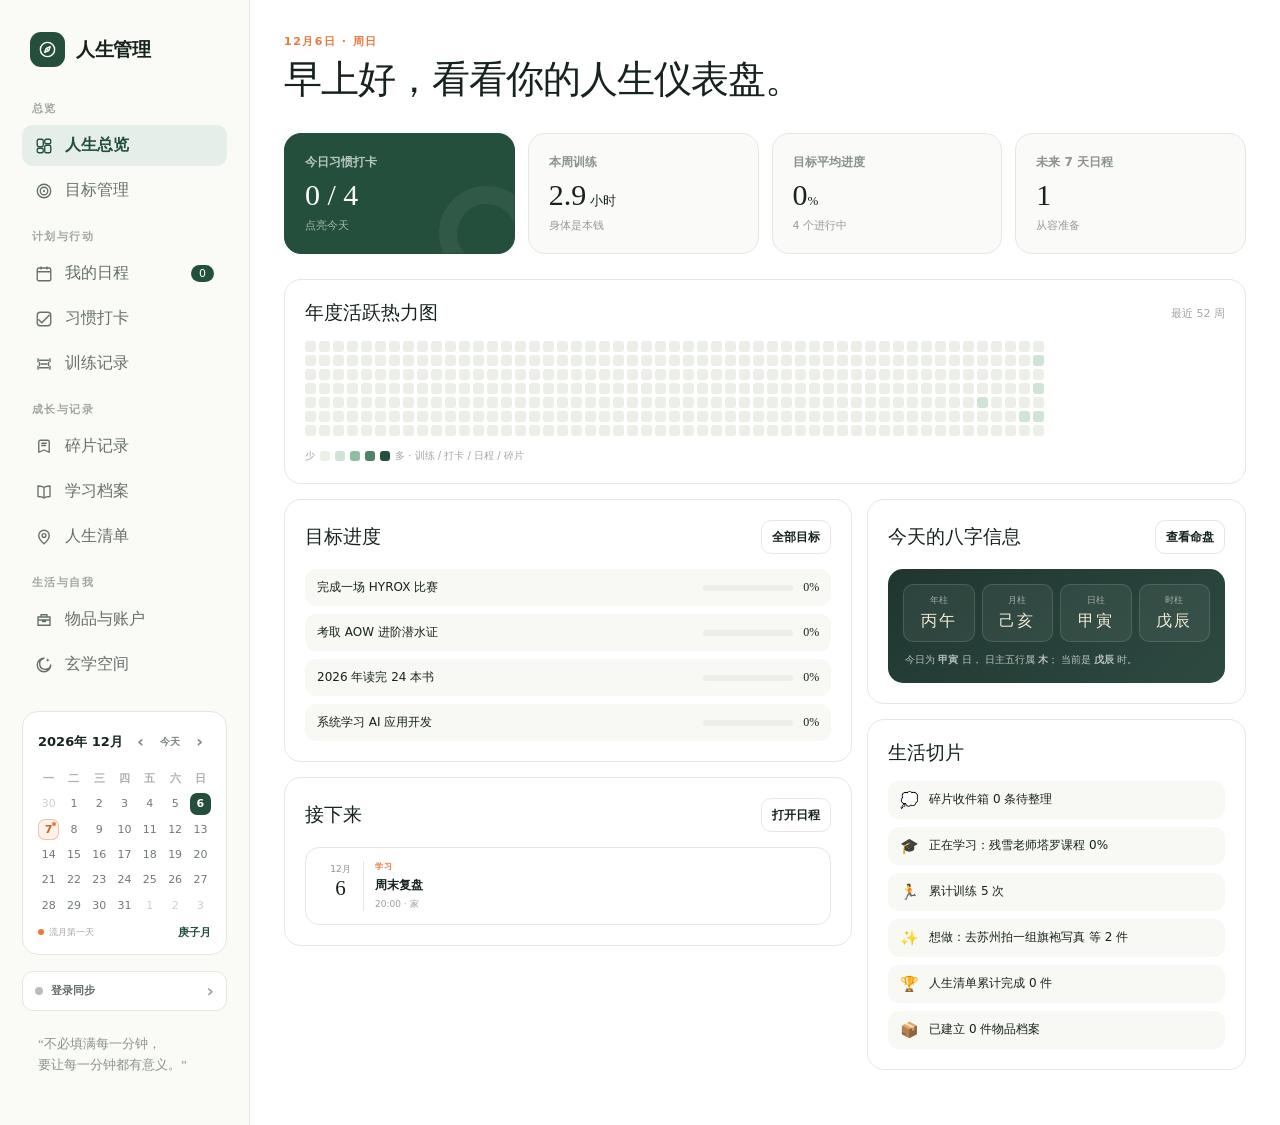
==== commit 6c98819f: "Reorganize navigation and update brand icon Co-authored-by: Echo-CodePulse <wjy11260105@users.norepl" ====
--- a/index.html
+++ b/index.html
@@ -12,12 +12,12 @@
     <aside class="sidebar" id="sidebar">
       <div class="brand">
         <span class="brand-mark" aria-hidden="true">
-          <svg width="18" height="18" viewBox="0 0 24 24" fill="none"><circle cx="12" cy="12" r="9" stroke="currentColor" stroke-width="2"/><path d="M12 7v5l3.5 2" stroke="currentColor" stroke-width="2" stroke-linecap="round"/></svg>
+          <svg width="19" height="19" viewBox="0 0 24 24" fill="none"><circle cx="12" cy="12" r="9" stroke="currentColor" stroke-width="1.8"/><path d="m15.5 8.5-2 5-5 2 2-5 5-2Z" stroke="currentColor" stroke-width="1.8" stroke-linejoin="round"/><circle cx="12" cy="12" r="1.2" fill="currentColor"/></svg>
         </span>
         人生管理
       </div>
-      <p class="nav-label">观测</p>
-      <nav class="nav" aria-label="主导航">
+      <p class="nav-label">总览</p>
+      <nav class="nav" aria-label="总览导航">
         <button class="nav-item" data-nav="dashboard">
           <svg viewBox="0 0 24 24" fill="none"><rect x="3" y="3" width="8" height="10" rx="2" stroke="currentColor" stroke-width="1.8"/><rect x="13" y="3" width="8" height="6" rx="2" stroke="currentColor" stroke-width="1.8"/><rect x="13" y="11" width="8" height="10" rx="2" stroke="currentColor" stroke-width="1.8"/><rect x="3" y="15" width="8" height="6" rx="2" stroke="currentColor" stroke-width="1.8"/></svg>
           人生总览
@@ -27,27 +27,27 @@
           目标管理
         </button>
       </nav>
-      <p class="nav-label">日常</p>
-      <nav class="nav" aria-label="日常导航">
+      <p class="nav-label">计划与行动</p>
+      <nav class="nav" aria-label="计划与行动导航">
         <button class="nav-item" data-nav="schedule">
           <svg viewBox="0 0 24 24" fill="none"><rect x="3" y="4" width="18" height="17" rx="2" stroke="currentColor" stroke-width="1.8"/><path d="M8 2v4M16 2v4M3 9h18" stroke="currentColor" stroke-width="1.8"/></svg>
           我的日程 <span class="nav-count" id="navCountSchedule">0</span>
+        </button>
+        <button class="nav-item" data-nav="habits">
+          <svg viewBox="0 0 24 24" fill="none"><path d="m5 13 4 4L19 7" stroke="currentColor" stroke-width="2" stroke-linecap="round" stroke-linejoin="round"/><rect x="3" y="3" width="18" height="18" rx="4" stroke="currentColor" stroke-width="1.8"/></svg>
+          习惯打卡
         </button>
         <button class="nav-item" data-nav="training">
           <svg viewBox="0 0 24 24" fill="none"><path d="M6 7h12M4 5v4M20 5v4M8 12h8M6 10v4M18 10v4M6 17h12M4 15v4M20 15v4" stroke="currentColor" stroke-width="1.8" stroke-linecap="round"/></svg>
           训练记录
         </button>
-        <button class="nav-item" data-nav="habits">
-          <svg viewBox="0 0 24 24" fill="none"><path d="m5 13 4 4L19 7" stroke="currentColor" stroke-width="2" stroke-linecap="round" stroke-linejoin="round"/><rect x="3" y="3" width="18" height="18" rx="4" stroke="currentColor" stroke-width="1.8"/></svg>
-          习惯打卡
-        </button>
+      </nav>
+      <p class="nav-label">成长与记录</p>
+      <nav class="nav" aria-label="成长与记录导航">
         <button class="nav-item" data-nav="fragments">
           <svg viewBox="0 0 24 24" fill="none"><path d="M7 3h10a2 2 0 0 1 2 2v14l-7-3-7 3V5a2 2 0 0 1 2-2Z" stroke="currentColor" stroke-width="1.8" stroke-linejoin="round"/><path d="M9 7h6M9 10h5" stroke="currentColor" stroke-width="1.8" stroke-linecap="round"/></svg>
           碎片记录
         </button>
-      </nav>
-      <p class="nav-label">体验</p>
-      <nav class="nav" aria-label="体验导航">
         <button class="nav-item" data-nav="reading">
           <svg viewBox="0 0 24 24" fill="none"><path d="M12 6c-2-1.6-4.5-2-8-2v14c3.5 0 6 .4 8 2 2-1.6 4.5-2 8-2V4c-3.5 0-6 .4-8 2Z" stroke="currentColor" stroke-width="1.8" stroke-linejoin="round"/><path d="M12 6v14" stroke="currentColor" stroke-width="1.8"/></svg>
           学习档案
@@ -56,6 +56,9 @@
           <svg viewBox="0 0 24 24" fill="none"><path d="M12 21s7-6 7-11a7 7 0 1 0-14 0c0 5 7 11 7 11Z" stroke="currentColor" stroke-width="1.8"/><circle cx="12" cy="10" r="2.5" stroke="currentColor" stroke-width="1.8"/></svg>
           人生清单
         </button>
+      </nav>
+      <p class="nav-label">生活与自我</p>
+      <nav class="nav" aria-label="生活与自我导航">
         <button class="nav-item" data-nav="assets">
           <svg viewBox="0 0 24 24" fill="none"><path d="M4 8h16v11H4V8Z" stroke="currentColor" stroke-width="1.8"/><path d="M8 8V5h8v3M4 12h16M10 12v2h4v-2" stroke="currentColor" stroke-width="1.8" stroke-linejoin="round"/></svg>
           物品与账户
--- a/assets/app.css
+++ b/assets/app.css
@@ -60,7 +60,6 @@
   color: white;
   background: var(--green);
   border-radius: 11px;
-  transform: rotate(-3deg);
 }
 .nav-label, .section-label {
   margin: 18px 10px 9px;
